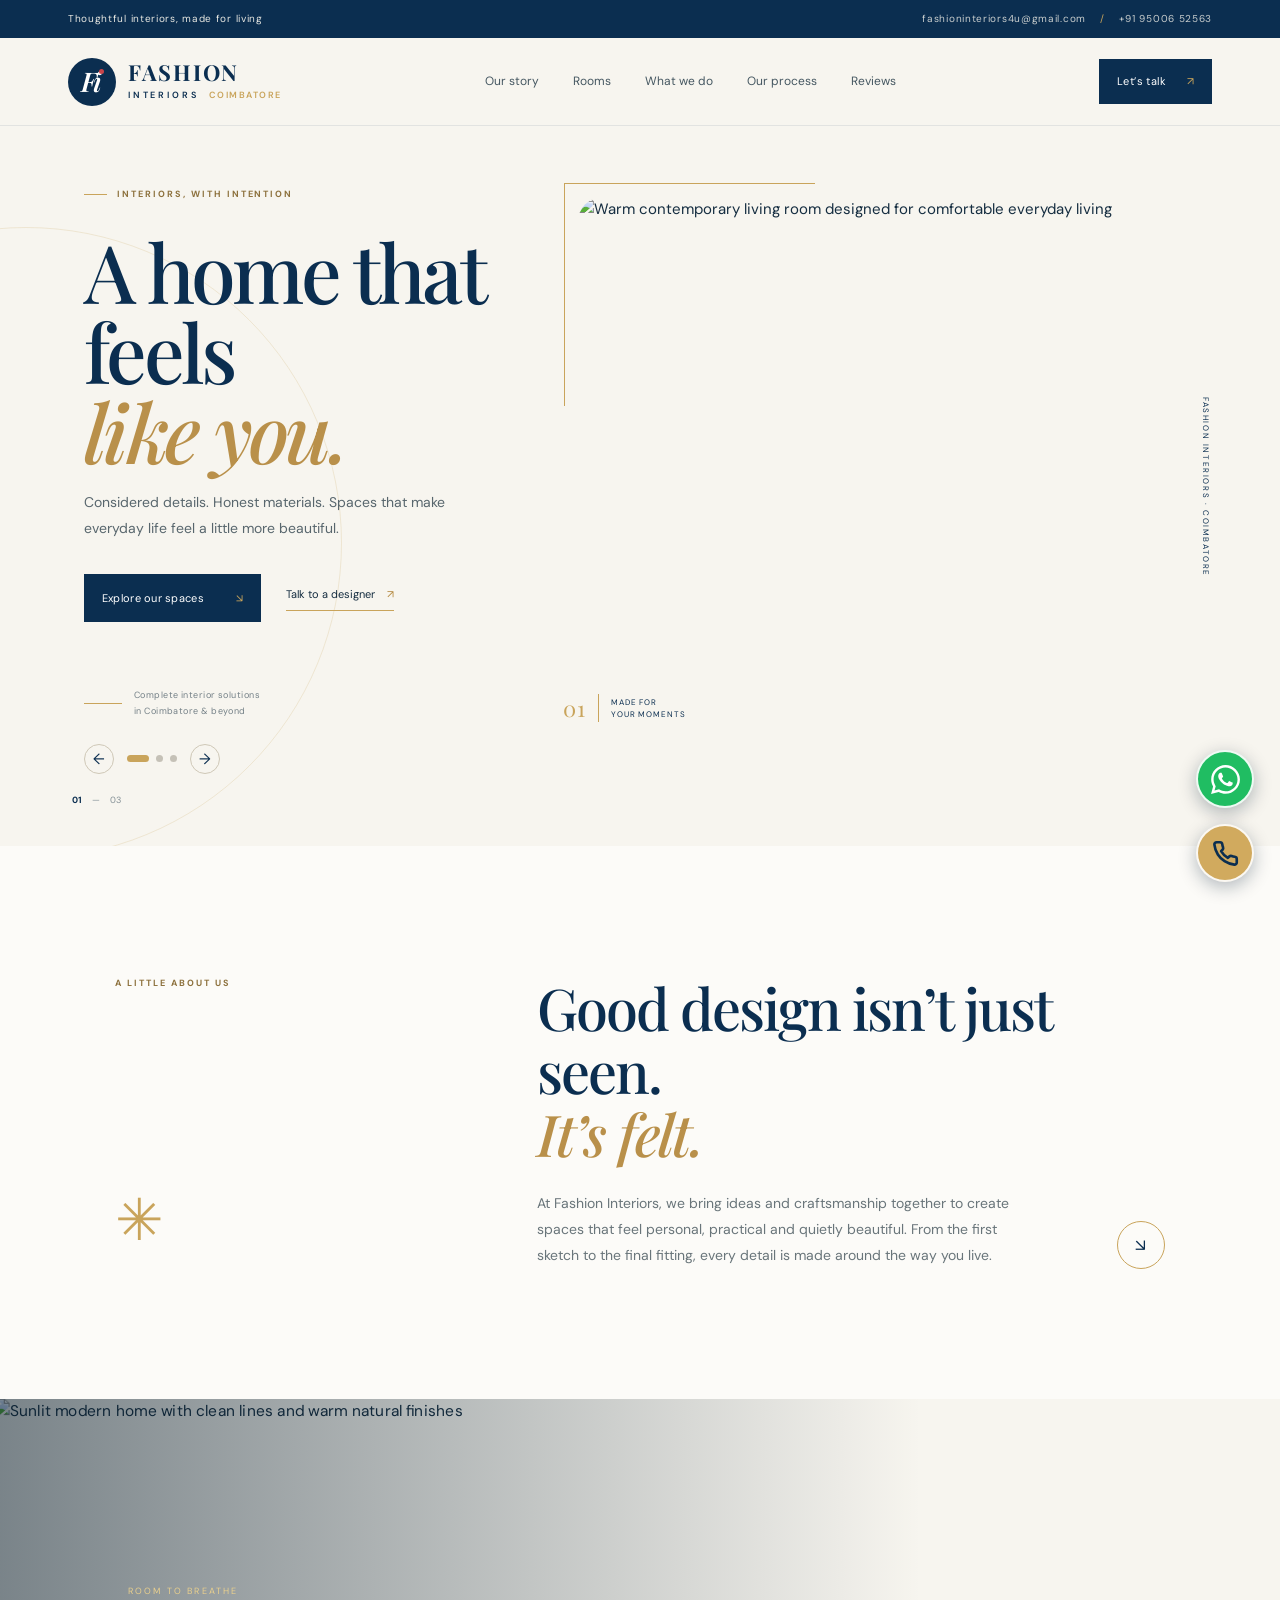
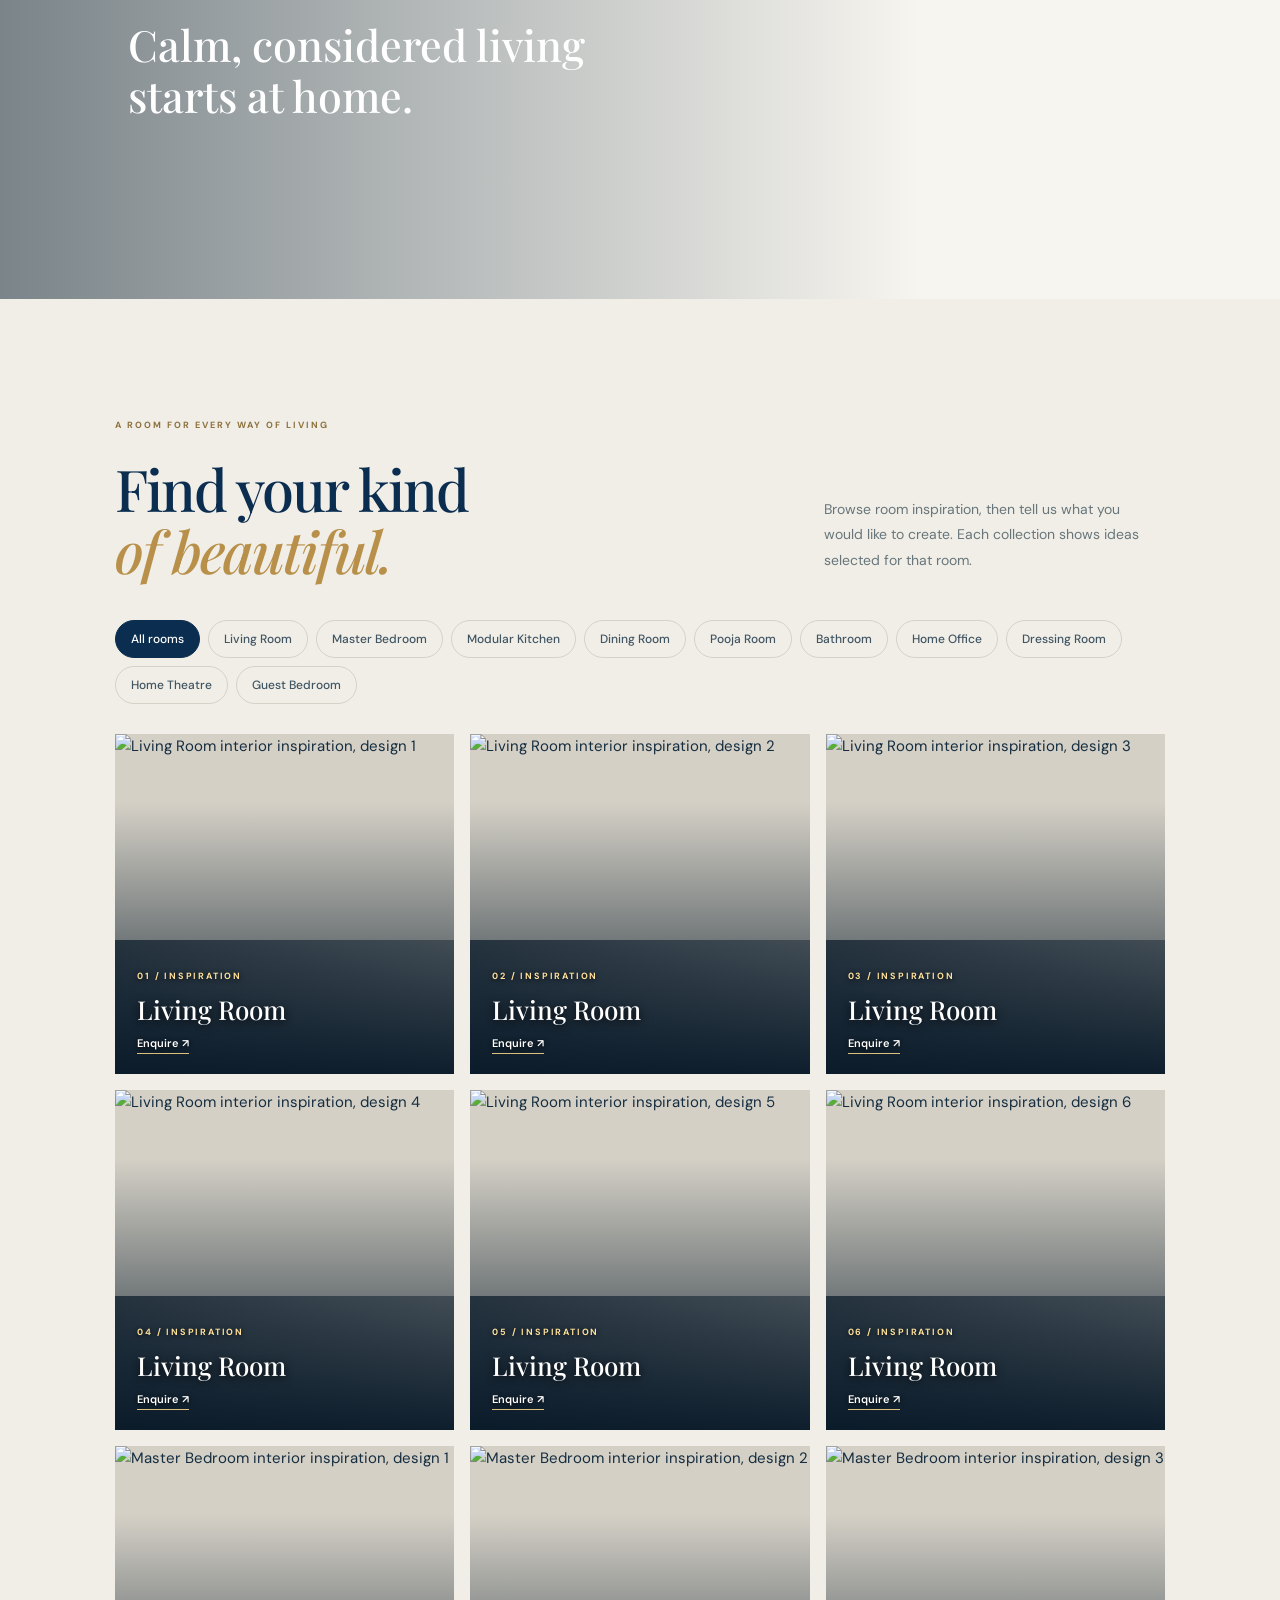
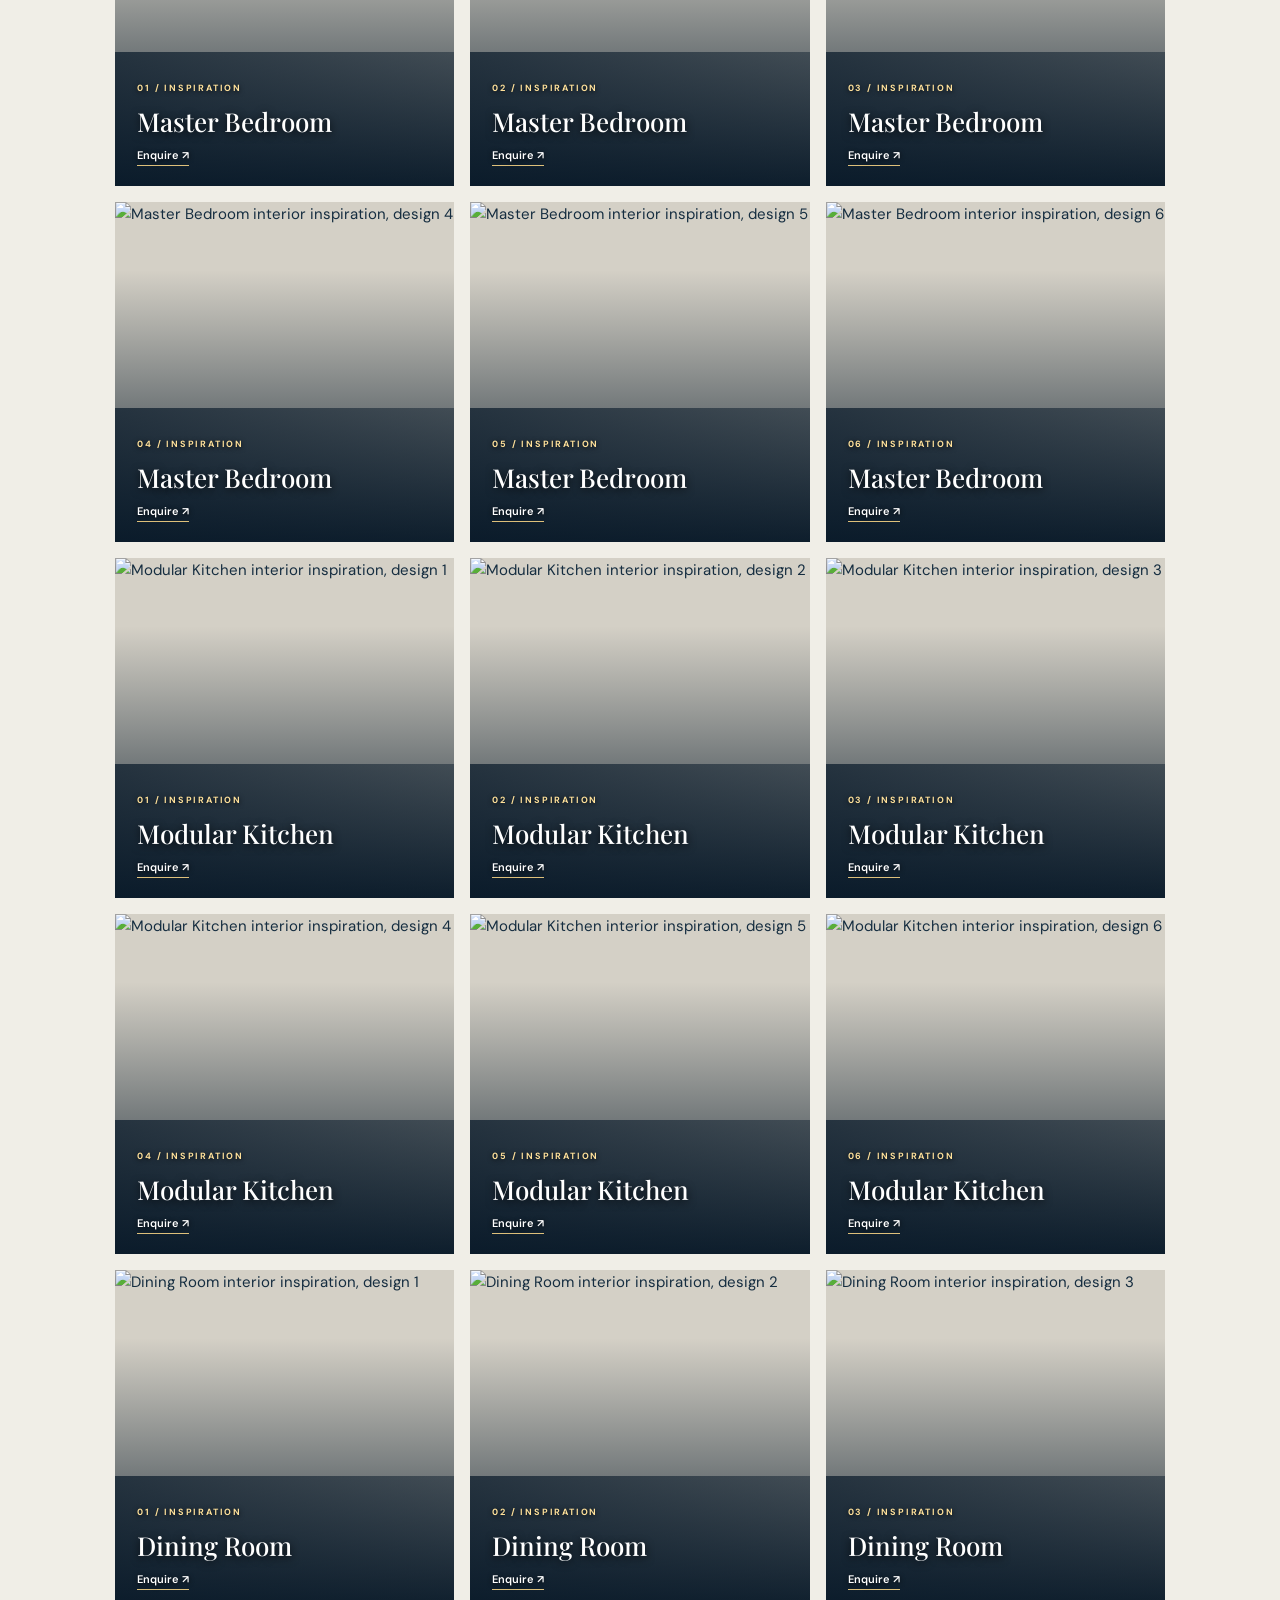
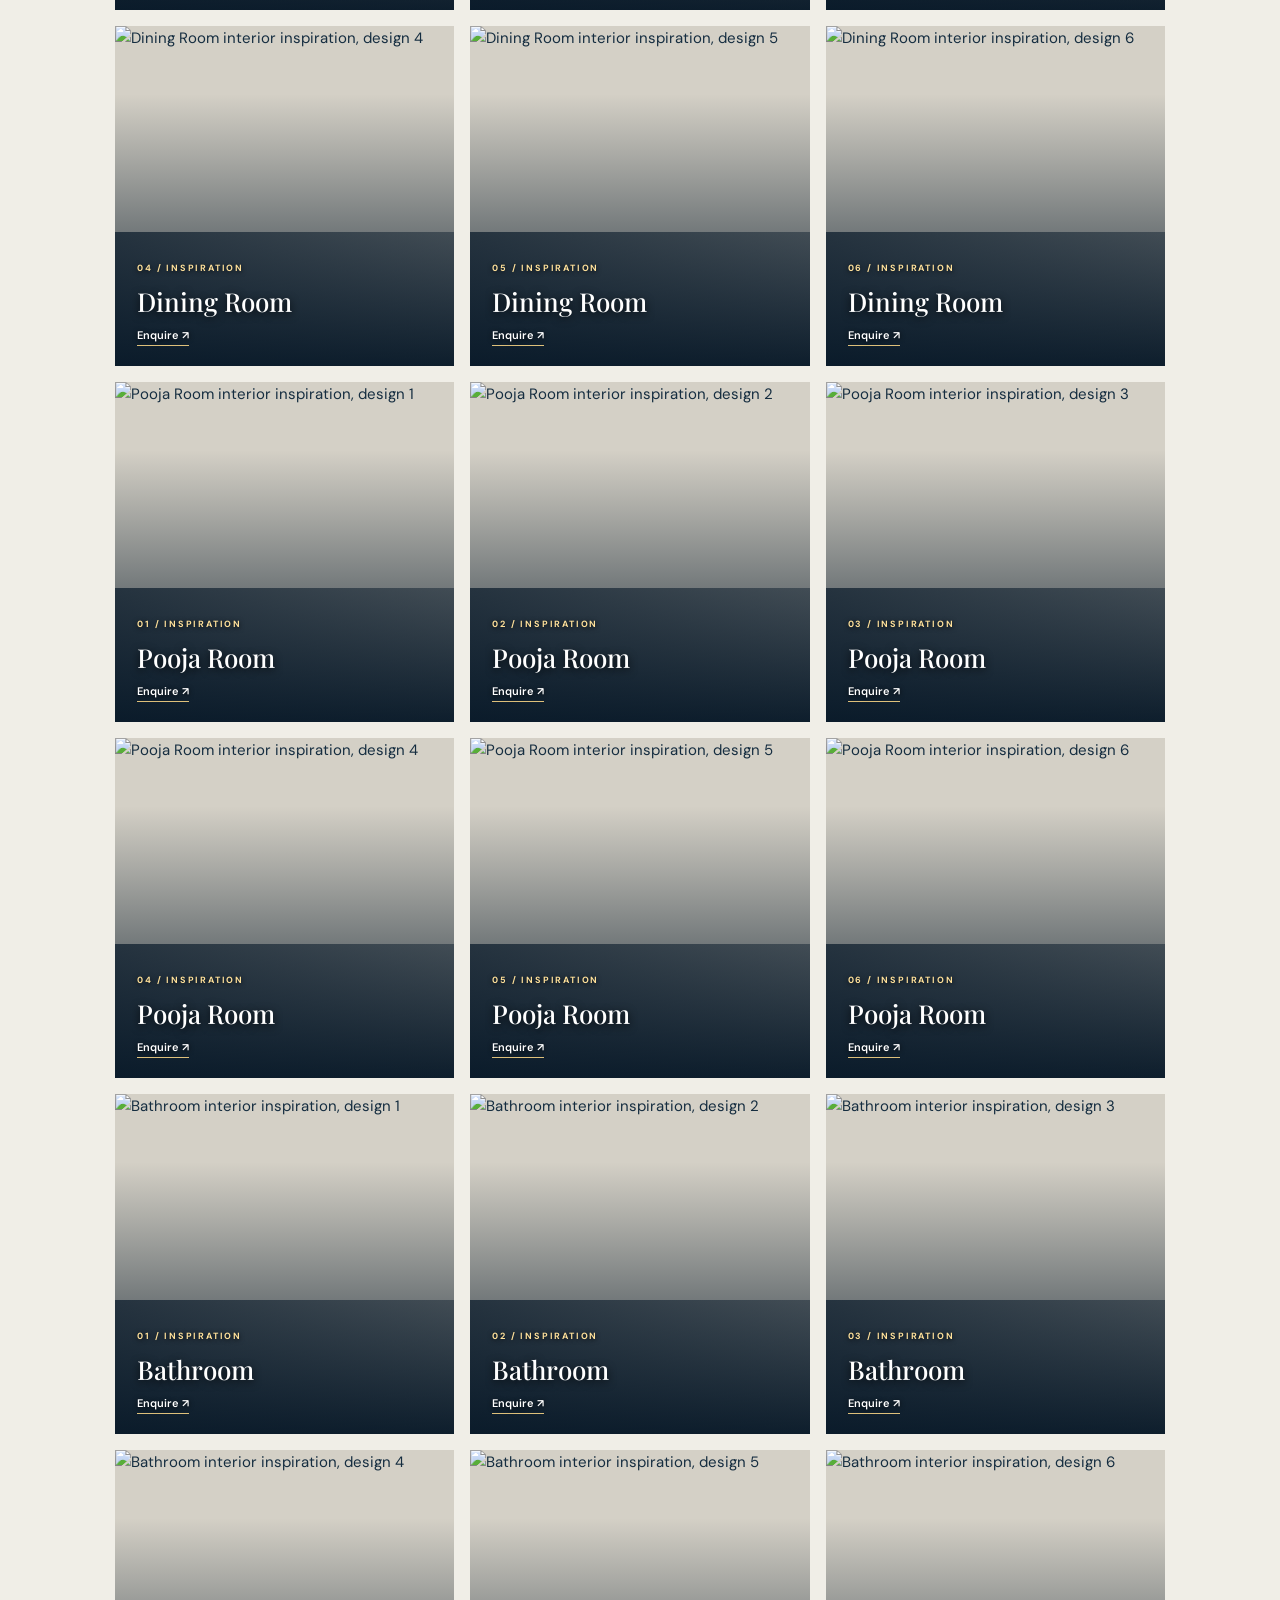
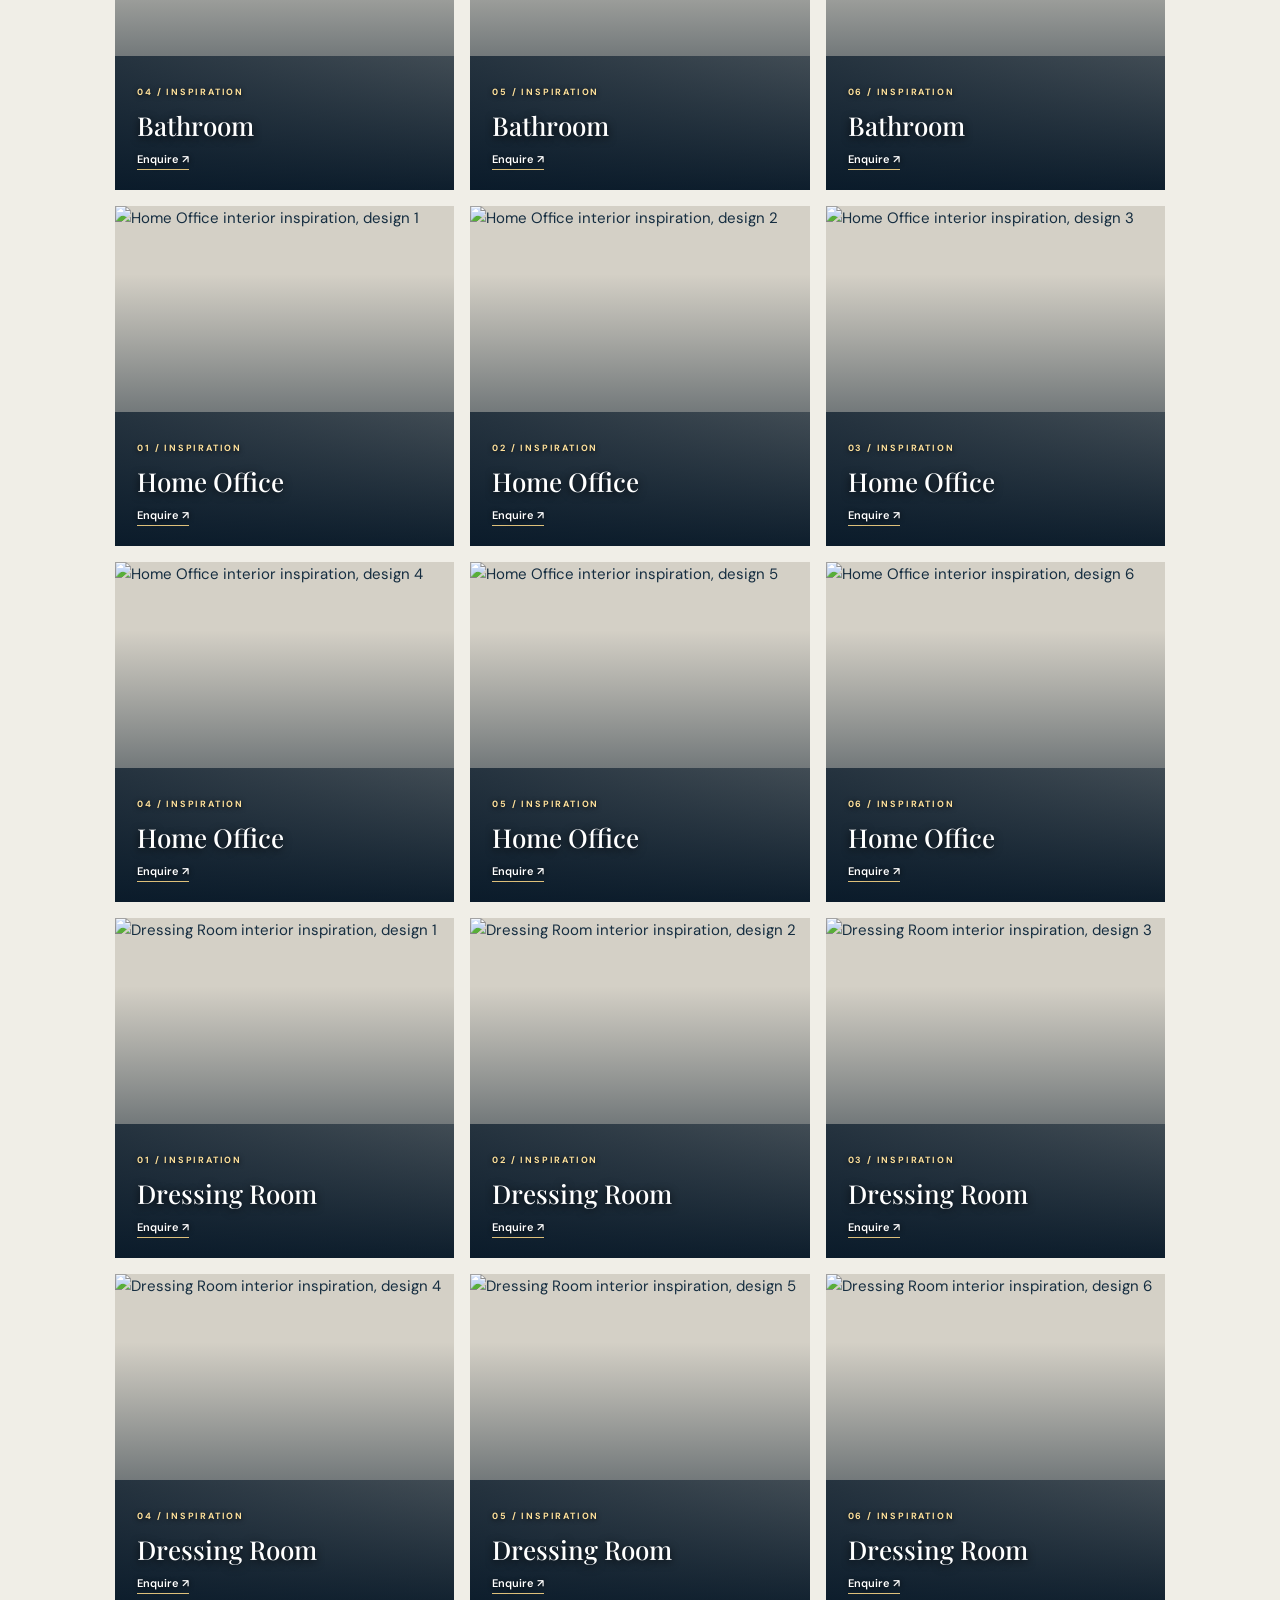
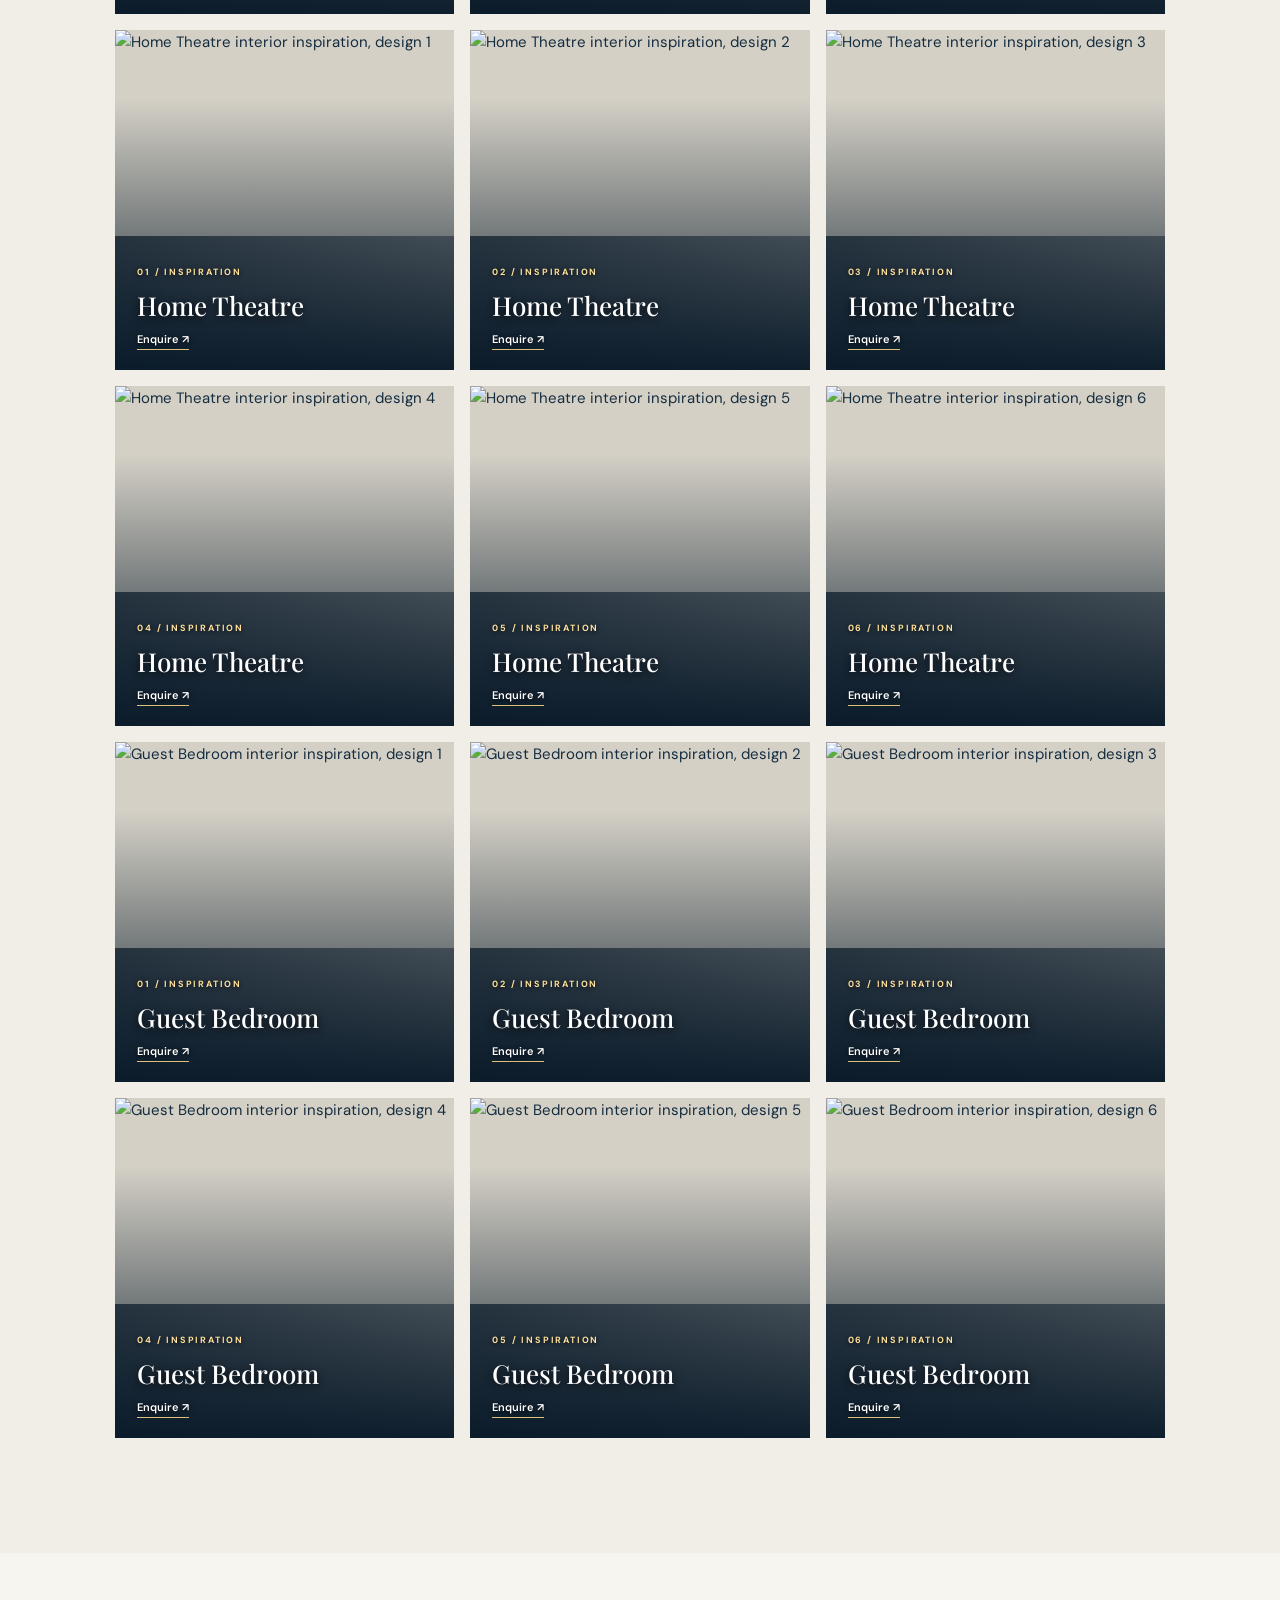
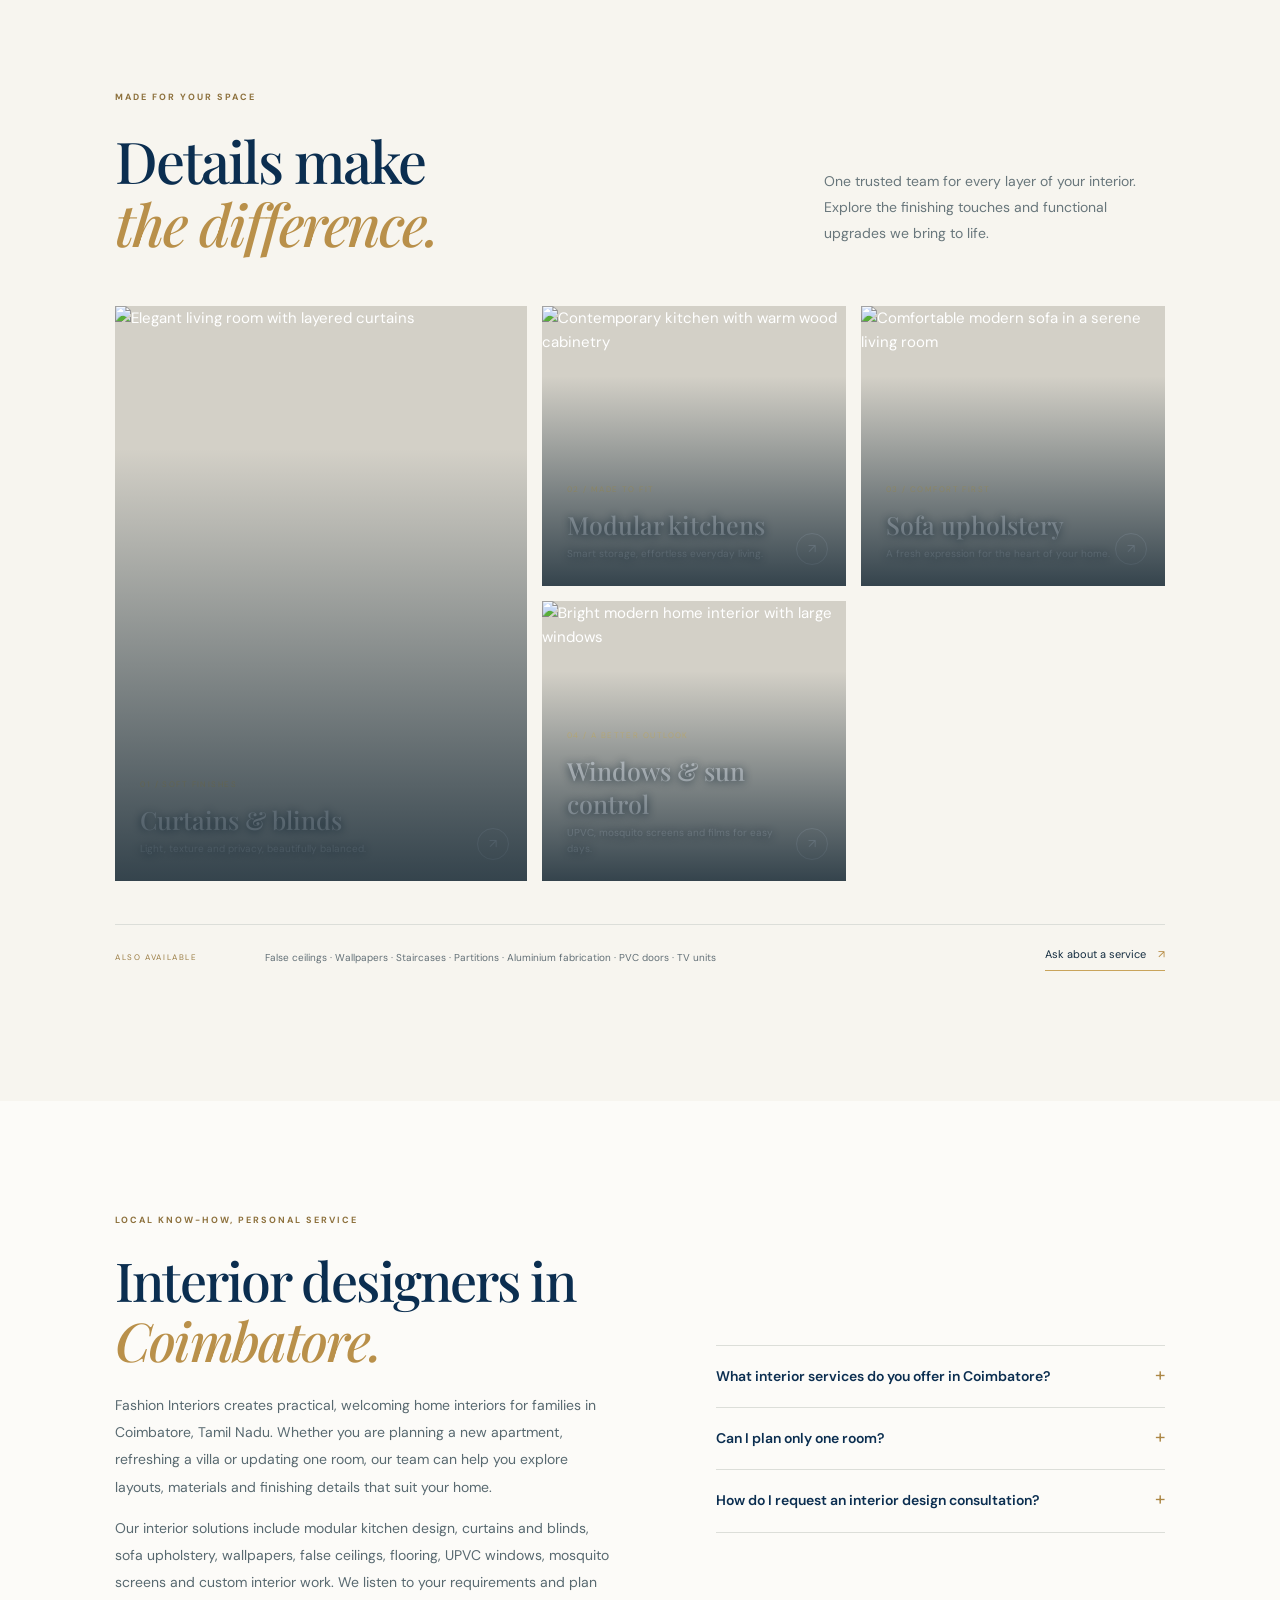
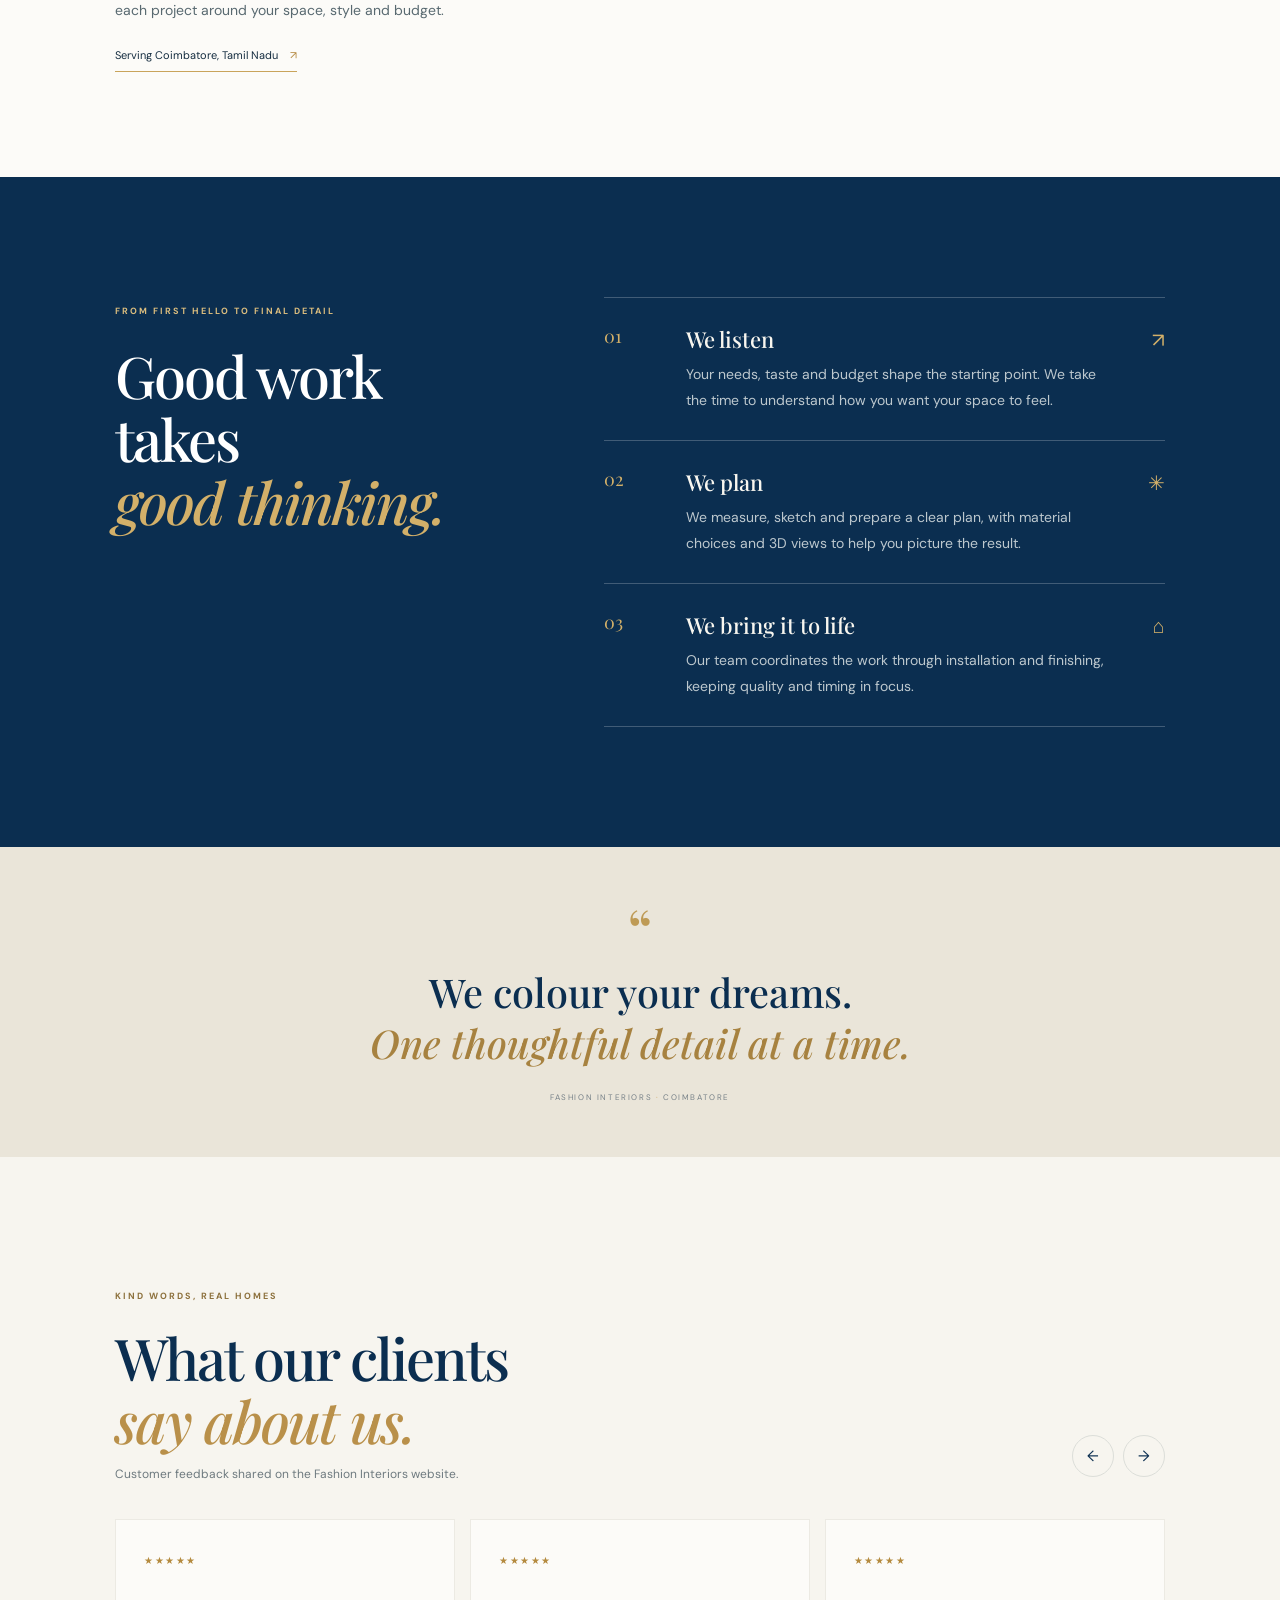
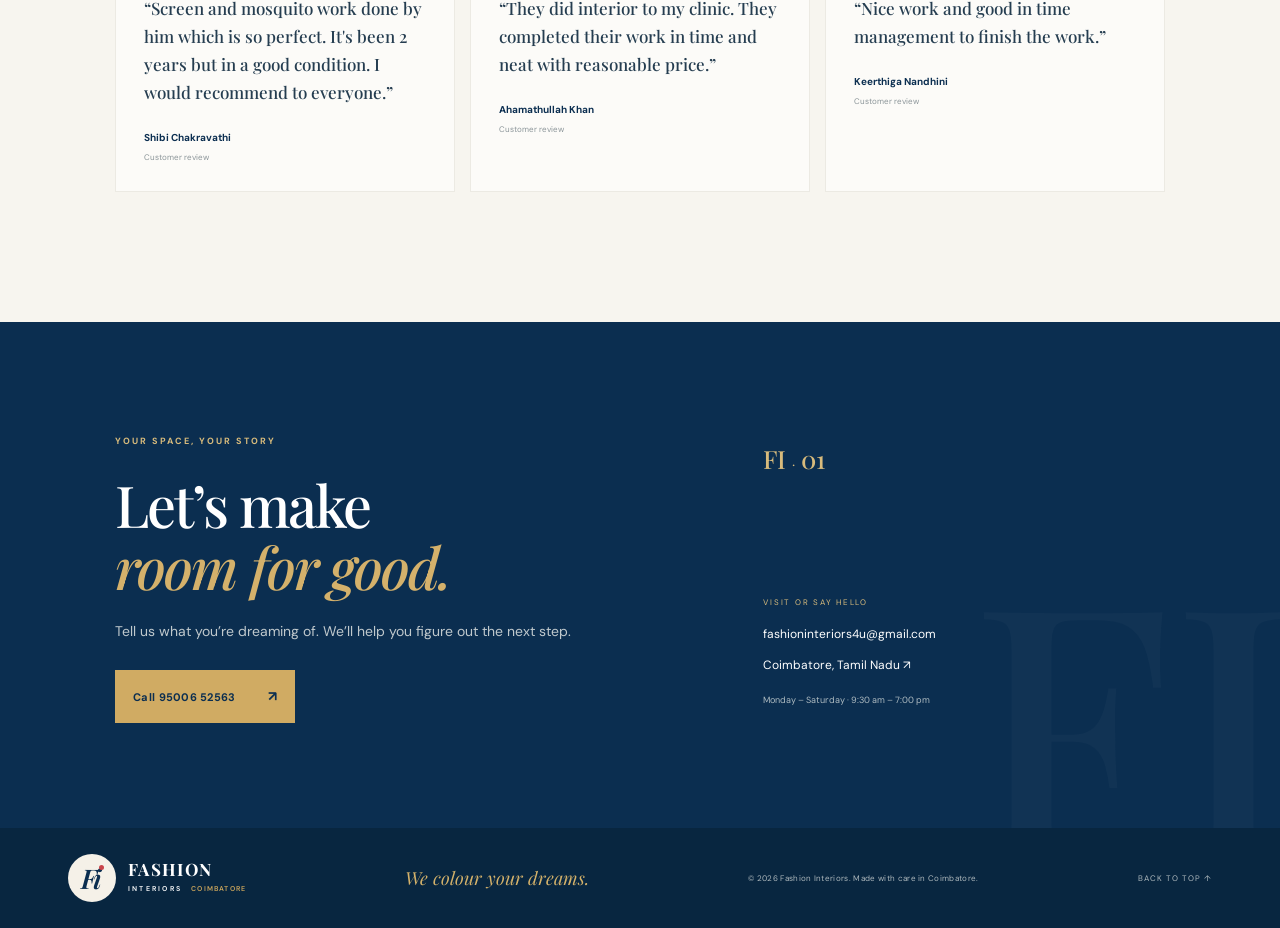
==== index.html @ 8c09e187 "Add files via upload" ====
<!doctype html>
<html lang="en">
<head>
  <meta charset="utf-8">
  <meta name="viewport" content="width=device-width, initial-scale=1">
  <meta name="theme-color" content="#f7f5ef">
  <meta name="description" content="Fashion Interiors is a Coimbatore interior design and home interior company offering modular kitchens, curtains, wardrobes, false ceilings, flooring, UPVC windows and complete home interiors.">
  <meta name="keywords" content="interior designers in Coimbatore, interior design Coimbatore, home interiors Coimbatore, modular kitchen Coimbatore, curtains Coimbatore, false ceiling Coimbatore, wallpaper Coimbatore, UPVC windows Coimbatore, sofa upholstery Coimbatore, Fashion Interiors">
  <meta name="geo.region" content="IN-TN"><meta name="geo.placename" content="Coimbatore, Tamil Nadu"><meta name="geo.position" content="11.0168;76.9558">
  <meta property="og:title" content="Fashion Interiors Coimbatore | Thoughtful Home Interiors">
  <meta property="og:description" content="Complete home interior solutions in Coimbatore, from modular kitchens and curtains to flooring and custom finishes.">
  <meta property="og:type" content="website">
  <title>Interior Designers in Coimbatore | Fashion Interiors</title>
  <link rel="preconnect" href="https://fonts.googleapis.com">
  <link rel="preconnect" href="https://fonts.gstatic.com" crossorigin>
  <link href="https://fonts.googleapis.com/css2?family=DM+Sans:wght@400;500;600;700&family=Playfair+Display:wght@500;600;700&display=swap" rel="stylesheet">
  <link rel="stylesheet" href="style.css">
  <script src="script.js" defer></script>
  <script type="application/ld+json">
  {"@context":"https://schema.org","@type":"HomeAndConstructionBusiness","name":"Fashion Interiors","url":"https://myfashioninteriors.com/","image":"https://images.unsplash.com/photo-1600210492486-724fe5c67fb0?auto=format&fit=crop&w=1200&q=85","telephone":"+91-95006-52563","email":"fashioninteriors4u@gmail.com","description":"Complete home interior solutions in Coimbatore, including modular kitchens, curtains, blinds, flooring, UPVC windows, wallpapers and false ceilings.","address":{"@type":"PostalAddress","addressLocality":"Coimbatore","addressRegion":"Tamil Nadu","addressCountry":"IN"},"areaServed":{"@type":"City","name":"Coimbatore"},"priceRange":"Contact for pricing","sameAs":["https://myfashioninteriors.com/"]}
  </script>
</head>
<body>
  <div class="topline"><span>Thoughtful interiors, made for living</span><div><a href="mailto:fashioninteriors4u@gmail.com">fashioninteriors4u@gmail.com</a><span class="top-sep">/</span><a href="tel:+919500652563">+91 95006 52563</a></div></div>
  <header class="site-header" id="top">
    <a class="brand" href="#top" aria-label="Fashion Interiors home"><span class="brand-mark"><i>Fi</i><b></b></span><span class="brand-copy"><strong>FASHION</strong><small>INTERIORS <em>COIMBATORE</em></small></span></a>
    <button class="menu-toggle" aria-label="Open menu" aria-expanded="false"><span></span><span></span></button>
    <nav class="nav-links"><a href="#about">Our story</a><a href="#rooms">Rooms</a><a href="#services">What we do</a><a href="#process">Our process</a><a href="#reviews">Reviews</a></nav>
    <a class="header-cta" href="tel:+919500652563">Let’s talk <span>↗</span></a>
  </header>
  <main>
    <section class="hero" aria-label="Fashion Interiors highlights">
      <div class="hero-copy reveal"><span class="eyebrow"><i></i> <span id="hero-kicker">INTERIORS, WITH INTENTION</span></span><h1 id="hero-title">A home that feels<br><em>like you.</em></h1><p id="hero-description">Considered details. Honest materials. Spaces that make everyday life feel a little more beautiful.</p><div class="hero-actions"><a class="button button-dark" href="#rooms">Explore our spaces <span>↘</span></a><a class="text-link" href="tel:+919500652563">Talk to a designer <span>↗</span></a></div><div class="hero-note"><span class="note-line"></span><span>Complete interior solutions<br>in Coimbatore & beyond</span></div><div class="hero-controls"><button class="hero-prev" aria-label="Previous slide">←</button><div class="hero-dots" aria-label="Choose a slide"><button class="active" aria-label="Show slide 1"></button><button aria-label="Show slide 2"></button><button aria-label="Show slide 3"></button></div><button class="hero-next" aria-label="Next slide">→</button></div></div>
      <div class="hero-visual reveal"><img id="hero-image" src="https://images.unsplash.com/photo-1600210492486-724fe5c67fb0?auto=format&fit=crop&w=1800&q=88" alt="Warm contemporary living room designed for comfortable everyday living"><div class="image-stamp"><span id="hero-number">01</span><i></i><span id="hero-stamp">MADE FOR<br>YOUR MOMENTS</span></div><div class="vertical-label">FASHION INTERIORS · COIMBATORE</div></div>
      <div class="hero-count"><strong id="hero-current">01</strong><span>—</span><span>03</span></div>
    </section>
    <section class="intro section-pad" id="about"><div class="intro-label reveal"><span class="eyebrow">A LITTLE ABOUT US</span><span class="ornament">✳</span></div><div class="intro-content reveal"><h2>Good design isn’t just seen.<br><em>It’s felt.</em></h2><div class="intro-bottom"><p>At Fashion Interiors, we bring ideas and craftsmanship together to create spaces that feel personal, practical and quietly beautiful. From the first sketch to the final fitting, every detail is made around the way you live.</p><a class="circle-link" href="#process" aria-label="Read about our process">↘</a></div></div></section>
    <section class="photo-break"><img src="https://images.unsplash.com/photo-1600607687939-ce8a6c25118c?auto=format&fit=crop&w=2000&q=85" alt="Sunlit modern home with clean lines and warm natural finishes"><div class="photo-caption"><span>ROOM TO BREATHE</span><p>Calm, considered living<br>starts at home.</p></div></section>
    <section class="rooms section-pad" id="rooms"><div class="section-heading reveal"><div><span class="eyebrow">A ROOM FOR EVERY WAY OF LIVING</span><h2>Find your kind<br><em>of beautiful.</em></h2></div><p>Browse room inspiration, then tell us what you would like to create. Each collection shows ideas selected for that room.</p></div><div class="room-filters" role="group" aria-label="Filter room inspiration"><button class="room-filter active" data-filter="all" aria-pressed="true">All rooms</button><button class="room-filter" data-filter="living" aria-pressed="false">Living Room</button><button class="room-filter" data-filter="master" aria-pressed="false">Master Bedroom</button><button class="room-filter" data-filter="kitchen" aria-pressed="false">Modular Kitchen</button><button class="room-filter" data-filter="dining" aria-pressed="false">Dining Room</button><button class="room-filter" data-filter="pooja" aria-pressed="false">Pooja Room</button><button class="room-filter" data-filter="bathroom" aria-pressed="false">Bathroom</button><button class="room-filter" data-filter="office" aria-pressed="false">Home Office</button><button class="room-filter" data-filter="dressing" aria-pressed="false">Dressing Room</button><button class="room-filter" data-filter="theatre" aria-pressed="false">Home Theatre</button><button class="room-filter" data-filter="guest" aria-pressed="false">Guest Bedroom</button></div><div class="room-grid" aria-live="polite"></div></section>
    <section class="services section-pad" id="services"><div class="section-heading reveal"><div><span class="eyebrow">MADE FOR YOUR SPACE</span><h2>Details make<br><em>the difference.</em></h2></div><p>One trusted team for every layer of your interior. Explore the finishing touches and functional upgrades we bring to life.</p></div><div class="service-grid">
      <article class="service-card service-large reveal"><img src="https://images.unsplash.com/photo-1600607687920-4e2a09cf159d?auto=format&fit=crop&w=1100&q=85" alt="Elegant living room with layered curtains"><div class="service-overlay"><span>01 / SOFT FINISHES</span><h3>Curtains & blinds</h3><p>Light, texture and privacy, beautifully balanced.</p></div><a href="tel:+919500652563" class="service-arrow" aria-label="Enquire about curtains and blinds">↗</a></article>
      <article class="service-card reveal"><img src="https://images.unsplash.com/photo-1600607687644-c7171b42498f?auto=format&fit=crop&w=950&q=85" alt="Contemporary kitchen with warm wood cabinetry"><div class="service-overlay"><span>02 / MADE TO FIT</span><h3>Modular kitchens</h3><p>Smart storage, effortless everyday living.</p></div><a href="tel:+919500652563" class="service-arrow" aria-label="Enquire about modular kitchens">↗</a></article>
      <article class="service-card reveal"><img src="https://images.unsplash.com/photo-1616486338812-3dadae4b4ace?auto=format&fit=crop&w=950&q=85" alt="Comfortable modern sofa in a serene living room"><div class="service-overlay"><span>03 / COMFORT FIRST</span><h3>Sofa upholstery</h3><p>A fresh expression for the heart of your home.</p></div><a href="tel:+919500652563" class="service-arrow" aria-label="Enquire about sofa upholstery">↗</a></article>
      <article class="service-card reveal"><img src="https://images.unsplash.com/photo-1600566753086-00f18fb6b3ea?auto=format&fit=crop&w=950&q=85" alt="Bright modern home interior with large windows"><div class="service-overlay"><span>04 / A BETTER OUTLOOK</span><h3>Windows & sun control</h3><p>UPVC, mosquito screens and films for easy days.</p></div><a href="tel:+919500652563" class="service-arrow" aria-label="Enquire about windows and sun control">↗</a></article>
      <article class="service-card service-wide reveal"><img src="https://images.unsplash.com/photo-1600607687939-ce8a6c25118c?auto=format&fit=crop&w=1200&q=85" alt="Refined wood flooring in a warm modern interior"><div class="service-overlay"><span>05 / FROM THE GROUND UP</span><h3>Flooring & finishes</h3><p>Wood, vinyl, carpets and walls that bring a room together.</p></div><a href="tel:+919500652563" class="service-arrow" aria-label="Enquire about flooring and finishes">↗</a></article>
    </div><div class="service-foot"><span>ALSO AVAILABLE</span><p>False ceilings · Wallpapers · Staircases · Partitions · Aluminium fabrication · PVC doors · TV units</p><a class="text-link" href="tel:+919500652563">Ask about a service <span>↗</span></a></div></section>
    <section class="local-seo section-pad" aria-labelledby="local-heading"><div class="local-copy reveal"><span class="eyebrow">LOCAL KNOW-HOW, PERSONAL SERVICE</span><h2 id="local-heading">Interior designers in <em>Coimbatore.</em></h2><p>Fashion Interiors creates practical, welcoming home interiors for families in Coimbatore, Tamil Nadu. Whether you are planning a new apartment, refreshing a villa or updating one room, our team can help you explore layouts, materials and finishing details that suit your home.</p><p>Our interior solutions include modular kitchen design, curtains and blinds, sofa upholstery, wallpapers, false ceilings, flooring, UPVC windows, mosquito screens and custom interior work. We listen to your requirements and plan each project around your space, style and budget.</p><a class="text-link" href="https://maps.google.com/?q=Coimbatore" target="_blank" rel="noreferrer">Serving Coimbatore, Tamil Nadu <span>↗</span></a></div><div class="local-faq reveal"><details><summary>What interior services do you offer in Coimbatore?</summary><p>We help with modular kitchens, curtains, blinds, sofa upholstery, wallpapers, false ceilings, flooring, UPVC windows, mosquito screens and other interior finishing work.</p></details><details><summary>Can I plan only one room?</summary><p>Yes. You can discuss a single-room update or a complete home interior project with our team.</p></details><details><summary>How do I request an interior design consultation?</summary><p>Call us at +91 95006 52563 or send a WhatsApp message. Share your room type, location and what you would like to change so we can get started.</p></details></div></section>
    <section class="process section-pad" id="process"><div class="process-top reveal"><span class="eyebrow">FROM FIRST HELLO TO FINAL DETAIL</span><h2>Good work takes<br><em>good thinking.</em></h2></div><div class="steps"><article class="step reveal"><span class="step-no">01</span><div><h3>We listen</h3><p>Your needs, taste and budget shape the starting point. We take the time to understand how you want your space to feel.</p></div><span class="step-symbol">↗</span></article><article class="step reveal"><span class="step-no">02</span><div><h3>We plan</h3><p>We measure, sketch and prepare a clear plan, with material choices and 3D views to help you picture the result.</p></div><span class="step-symbol">✳</span></article><article class="step reveal"><span class="step-no">03</span><div><h3>We bring it to life</h3><p>Our team coordinates the work through installation and finishing, keeping quality and timing in focus.</p></div><span class="step-symbol">⌂</span></article></div></section>
    <section class="quote-band"><span class="quote-mark">“</span><blockquote>We colour your dreams.<br><em>One thoughtful detail at a time.</em></blockquote><span class="quote-sign">FASHION INTERIORS <i>·</i> COIMBATORE</span></section>
    <section class="reviews section-pad" id="reviews"><div class="reviews-head reveal"><div><span class="eyebrow">KIND WORDS, REAL HOMES</span><h2>What our clients<br><em>say about us.</em></h2><p class="reviews-intro">Customer feedback shared on the Fashion Interiors website.</p></div><div class="review-controls"><button class="review-prev" aria-label="Previous review">←</button><button class="review-next" aria-label="Next review">→</button></div></div><div class="review-window"><div class="review-track">
      <article class="review-card"><span class="stars">★★★★★</span><p>“Screen and mosquito work done by him which is so perfect. It's been 2 years but in a good condition. I would recommend to everyone.”</p><strong>Shibi Chakravathi</strong><small>Customer review</small></article>
      <article class="review-card"><span class="stars">★★★★★</span><p>“They did interior to my clinic. They completed their work in time and neat with reasonable price.”</p><strong>Ahamathullah Khan</strong><small>Customer review</small></article>
      <article class="review-card"><span class="stars">★★★★★</span><p>“Nice work and good in time management to finish the work.”</p><strong>Keerthiga Nandhini</strong><small>Customer review</small></article>
      <article class="review-card"><span class="stars">★★★★★</span><p>“Professional interior designers, best price and good quality. Mostly completion of work on time.”</p><strong>Asan Javed</strong><small>Customer review</small></article>
      <article class="review-card"><span class="stars">★★★★★</span><p>“I absolutely loved the work and they are very professional. I would definitely recommend to anyone.”</p><strong>Dina Karan</strong><small>Customer review</small></article>
      <article class="review-card"><span class="stars">★★★★★</span><p>“Personally I like their work. I would recommend to all. The door designs are all good.”</p><strong>Billa Hangover</strong><small>Customer review</small></article>
      <article class="review-card"><span class="stars">★★★★★</span><p>“Timely work, not keeping wait. Genuine rate in market. Highly suggested for interior works.”</p><strong>My World</strong><small>Customer review</small></article>
      <article class="review-card"><span class="stars">★★★★★</span><p>“Good servicing and professional work. Unique design with better price makes everyone satisfied.”</p><strong>Arvind S.</strong><small>Customer review</small></article>
      <article class="review-card"><span class="stars">★★★★★</span><p>“Four years ago we installed a modular kitchen in my home. Still there is no issue and their service is also very good.”</p><strong>Surya Prakash P.</strong><small>Customer review</small></article>
      <article class="review-card"><span class="stars">★★★★★</span><p>“So nice quality finishing with reasonable price. Keep it up.”</p><strong>Devaraj V.</strong><small>Customer review</small></article>
    </div></div></section>
    <section class="contact section-pad"><div class="contact-left reveal"><span class="eyebrow">YOUR SPACE, YOUR STORY</span><h2>Let’s make<br><em>room for good.</em></h2><p>Tell us what you’re dreaming of. We’ll help you figure out the next step.</p><a class="button button-gold" href="tel:+919500652563">Call 95006 52563 <span>↗</span></a></div><div class="contact-right reveal"><span class="contact-number">FI<span>·</span>01</span><div class="contact-detail"><span>VISIT OR SAY HELLO</span><a href="mailto:fashioninteriors4u@gmail.com">fashioninteriors4u@gmail.com</a><a href="https://maps.google.com/?q=Coimbatore" target="_blank" rel="noreferrer">Coimbatore, Tamil Nadu ↗</a><small>Monday – Saturday · 9:30 am – 7:00 pm</small></div></div></section>
  </main>
  <footer class="footer"><a class="brand brand-footer" href="#top"><span class="brand-mark"><i>Fi</i><b></b></span><span class="brand-copy"><strong>FASHION</strong><small>INTERIORS <em>COIMBATORE</em></small></span></a><span class="footer-tagline">We colour your dreams.</span><span class="footer-copy">© <span id="year"></span> Fashion Interiors. Made with care in Coimbatore.</span><a class="back-top" href="#top">BACK TO TOP ↑</a></footer>
  <div class="floating-actions" aria-label="Contact Fashion Interiors"><a class="floating-whatsapp" href="https://wa.me/919500652563?text=Hi%20Fashion%20Interiors%2C%20I%27d%20like%20to%20discuss%20an%20interior%20project%20in%20Coimbatore." target="_blank" rel="noopener noreferrer" aria-label="Chat with Fashion Interiors on WhatsApp"><svg viewBox="0 0 448 512" aria-hidden="true"><path d="M380.9 97.1C339 55.1 283.2 32 223.9 32c-122.4 0-222 99.6-222 222 0 39.1 10.2 77.3 29.6 111L0 480l117.7-30.9c32.4 17.7 68.9 27 106.1 27h.1c122.3 0 224.1-99.6 224.1-222 0-59.3-25.2-115-67.1-157zm-157 341.6c-33.2 0-65.7-8.9-94-25.7l-6.7-4-69.8 18.3L72 359.2l-4.4-7c-18.5-29.4-28.2-63.3-28.2-98.2 0-101.7 82.8-184.5 184.6-184.5 49.3 0 95.6 19.2 130.4 54.1 34.8 34.9 56.2 81.2 56.1 130.5 0 101.8-84.9 184.6-186.6 184.6zm101.2-138.2c-5.5-2.8-32.8-16.2-37.9-18-5.1-1.9-8.8-2.8-12.5 2.8-3.7 5.6-14.3 18-17.6 21.8-3.2 3.7-6.5 4.2-12 1.4-32.6-16.3-54-29.1-75.5-66-5.7-9.8 5.7-9.1 16.3-30.3 1.8-3.7.9-6.9-.5-9.7-1.4-2.8-12.5-30.1-17.1-41.2-4.5-10.8-9.1-9.3-12.5-9.5-3.2-.2-6.9-.2-10.6-.2-3.7 0-9.7 1.4-14.8 6.9-5.1 5.6-19.4 19-19.4 46.3 0 27.3 19.9 53.7 22.6 57.4 2.8 3.7 39.1 59.7 94.8 83.8 35.2 15.2 49 16.5 66.6 13.9 10.7-1.6 32.8-13.4 37.4-26.4 4.6-13 4.6-24.1 3.2-26.4-1.3-2.5-5-3.9-10.5-6.6z"/></svg></a><a class="floating-call" href="tel:+919500652563" aria-label="Call Fashion Interiors"><svg viewBox="0 0 24 24" aria-hidden="true"><path d="M22 16.92v3a2 2 0 0 1-2.18 2 19.79 19.79 0 0 1-8.63-3.07 19.5 19.5 0 0 1-6-6A19.79 19.79 0 0 1 2.12 4.2 2 2 0 0 1 4.11 2h3a2 2 0 0 1 2 1.72c.12.96.35 1.9.7 2.8a2 2 0 0 1-.45 2.11L8.09 9.91a16 16 0 0 0 6 6l1.27-1.27a2 2 0 0 1 2.11-.45c.9.35 1.84.58 2.8.7A2 2 0 0 1 22 16.92Z"/></svg></a></div>
</body>
</html>
---- style.css ----
:root{--navy:#0b2e50;--blue:#17466c;--gold:#c9a45b;--cream:#f7f5ef;--paper:#fcfbf8;--ink:#152d40;--muted:#67747d;--line:#dcded9;--serif:'Playfair Display',Georgia,serif;--sans:'DM Sans',Arial,sans-serif}*{box-sizing:border-box}html{scroll-behavior:smooth}body{margin:0;background:var(--cream);color:var(--ink);font-family:var(--sans);-webkit-font-smoothing:antialiased}a{color:inherit;text-decoration:none}button{font:inherit}.topline{height:38px;background:var(--navy);color:#e9e9e3;padding:0 5.3%;display:flex;align-items:center;justify-content:space-between;font-size:10px;letter-spacing:.07em}.topline>div{display:flex;gap:14px}.topline a{opacity:.86}.top-sep{color:var(--gold)}.site-header{height:88px;padding:0 5.3%;display:flex;align-items:center;justify-content:space-between;background:var(--cream);position:relative;z-index:10;border-bottom:1px solid rgba(11,46,80,.09)}.brand{display:flex;align-items:center;gap:12px;color:var(--navy)}.brand-mark{width:48px;height:48px;background:var(--navy);border-radius:50%;display:grid;place-items:center;position:relative;color:white}.brand-mark i{font-family:var(--serif);font-weight:600;font-size:27px;letter-spacing:-4px;margin-right:4px}.brand-mark b{width:5px;height:5px;border-radius:50%;background:#c9454b;position:absolute;top:11px;right:12px}.brand-copy{display:flex;flex-direction:column}.brand-copy strong{font-family:var(--serif);font-size:22px;line-height:1;letter-spacing:.08em}.brand-copy small{font-size:9px;letter-spacing:.32em;margin-top:5px;font-weight:600}.brand-copy em{font-style:normal;color:var(--gold);letter-spacing:.17em;margin-left:5px}.nav-links{display:flex;gap:34px;font-size:12px;color:#455761}.nav-links a,.text-link{transition:color .2s}.nav-links a:hover,.text-link:hover{color:#b58938}.header-cta{background:var(--navy);color:white;padding:13px 18px;font-size:11px;letter-spacing:.04em}.header-cta span{color:var(--gold);margin-left:17px}.menu-toggle{display:none}.hero{min-height:min(720px,calc(100svh - 126px));display:grid;grid-template-columns:.84fr 1.16fr;padding:42px 5.3% 50px;position:relative;gap:4.5%;align-items:center;overflow:hidden}.hero:before{content:'';position:absolute;left:-290px;top:14%;width:630px;height:630px;border:1px solid rgba(201,164,91,.2);border-radius:50%;pointer-events:none}.hero-copy{padding:0 0 12px 3.5%;z-index:1}.eyebrow{font-size:9px;letter-spacing:.22em;font-weight:700;color:#8d713d;display:inline-flex;align-items:center;gap:10px}.eyebrow i{width:23px;height:1px;background:var(--gold)}h1,h2,h3,p{margin-top:0}.hero h1{font:500 clamp(52px,6.3vw,94px)/.99 var(--serif);letter-spacing:-.045em;margin:28px 0 20px;color:var(--navy)}h1 em,h2 em{font-weight:500;color:#b9904a}.hero-copy>p{font-size:14px;line-height:1.9;max-width:390px;color:#58666d}.hero-actions{display:flex;align-items:center;gap:25px;margin-top:32px}.button{display:inline-flex;align-items:center;justify-content:space-between;gap:32px;padding:15px 18px;font-size:11px;letter-spacing:.025em;transition:transform .25s,background .25s}.button:hover{transform:translateY(-3px)}.button-dark{background:var(--navy);color:white}.button-dark span{color:var(--gold)}.text-link{font-size:11px;border-bottom:1px solid var(--gold);padding-bottom:7px}.text-link span{color:#b58a41;margin-left:9px}.hero-note{display:flex;align-items:center;gap:12px;margin-top:66px;font-size:9px;line-height:1.7;letter-spacing:.05em;color:#748087}.note-line{width:38px;height:1px;background:var(--gold)}.hero-visual{height:min(570px,70vh);position:relative;margin-right:4%;}.hero-visual:before{position:absolute;content:'';left:-14px;top:-14px;width:41%;height:39%;border-left:1px solid var(--gold);border-top:1px solid var(--gold);z-index:1}.hero-visual>img{width:100%;height:100%;object-fit:cover;object-position:center;border-radius:170px 2px 2px 2px}.image-stamp{position:absolute;bottom:27px;left:-35px;background:var(--cream);padding:17px 20px;display:flex;align-items:center;gap:12px;color:var(--navy);font-size:8px;line-height:1.5;letter-spacing:.11em}.image-stamp span:first-child{font:22px var(--serif);color:var(--gold)}.image-stamp i{height:28px;width:1px;background:var(--gold)}.vertical-label{position:absolute;right:-25px;top:35%;writing-mode:vertical-rl;font-size:8px;letter-spacing:.2em;color:var(--navy)}.hero-count{position:absolute;bottom:38px;left:5.6%;display:flex;gap:10px;align-items:center;font-size:9px;color:#849096}.hero-count strong{color:var(--navy)}.section-pad{padding:118px 9%}.intro{display:grid;grid-template-columns:.7fr 1.3fr;background:var(--paper);gap:8%;padding-top:130px;padding-bottom:130px}.intro-label{display:flex;flex-direction:column;justify-content:space-between;align-items:flex-start}.ornament{font-size:58px;color:var(--gold);font-weight:300}.intro h2,.section-heading h2,.process h2,.reviews h2,.contact h2{font:500 clamp(39px,4.5vw,65px)/1.09 var(--serif);letter-spacing:-.035em;color:var(--navy);margin-bottom:27px}.intro-bottom{display:flex;align-items:flex-end;justify-content:space-between;gap:60px}.intro-bottom p{font-size:13px;line-height:1.95;max-width:480px;margin:0;color:#69757a}.circle-link{flex:0 0 48px;height:48px;border:1px solid var(--gold);border-radius:50%;display:grid;place-items:center;font-size:17px;color:var(--navy);transition:.25s}.circle-link:hover{background:var(--navy);color:white;transform:rotate(-45deg)}.photo-break{height:500px;position:relative;overflow:hidden}.photo-break:after{content:'';position:absolute;inset:0;background:linear-gradient(90deg,rgba(7,28,44,.52),transparent 72%)}.photo-break>img{width:100%;height:100%;object-fit:cover;object-position:center 54%;transform:scale(1.03)}.photo-caption{position:absolute;z-index:1;top:50%;left:10%;transform:translateY(-50%);color:white}.photo-caption span{font-size:9px;letter-spacing:.24em;color:#ead08d}.photo-caption p{font:500 43px/1.2 var(--serif);margin:17px 0 0}.services{padding-top:130px;padding-bottom:130px}.section-heading{display:flex;align-items:flex-end;justify-content:space-between;margin-bottom:51px}.section-heading h2{margin:21px 0 0}.section-heading>p{max-width:320px;color:#68767b;font-size:12px;line-height:1.9;margin:0 2% 8px 35px}.service-grid{display:grid;grid-template-columns:1.15fr .85fr .85fr;grid-template-rows:280px 280px;gap:15px}.service-card{position:relative;overflow:hidden;background:#d3d0c7;color:white;isolation:isolate}.service-card:after{content:'';position:absolute;inset:25% 0 0;background:linear-gradient(transparent,rgba(8,28,42,.78));z-index:-0}.service-card img{position:absolute;inset:0;width:100%;height:100%;object-fit:cover;z-index:-1;transition:transform .7s cubic-bezier(.2,.7,.2,1)}.service-card:hover img{transform:scale(1.055)}.service-large{grid-row:span 2}.service-wide{grid-column:span 2}.service-overlay{position:absolute;bottom:23px;left:25px;right:50px}.service-overlay>span{font-size:8px;letter-spacing:.18em;color:#e8d08d}.service-overlay h3{font:500 25px var(--serif);margin:8px 0 5px}.service-overlay p{font-size:10px;opacity:.83;margin:0}.service-arrow{position:absolute;right:18px;bottom:21px;width:32px;height:32px;border:1px solid rgba(255,255,255,.7);border-radius:50%;display:grid;place-items:center;font-size:13px;transition:.25s}.service-arrow:hover{background:white;color:var(--navy)}.service-foot{border-top:1px solid var(--line);margin-top:28px;padding-top:20px;display:grid;grid-template-columns:130px 1fr auto;align-items:center;gap:20px}.service-foot>span{font-size:8px;letter-spacing:.2em;color:#9a7c43}.service-foot p{font-size:10px;line-height:1.8;color:#637077;margin:0}.service-foot .text-link{white-space:nowrap}.process{background:var(--navy);color:#f8f6ef;display:grid;grid-template-columns:.8fr 1.2fr;gap:11%;padding-top:120px;padding-bottom:120px}.process .eyebrow{color:#dbbd7e}.process h2{color:#fff;margin-top:22px}.process h2 em{color:#d3b069}.steps{border-top:1px solid rgba(255,255,255,.22)}.step{display:grid;grid-template-columns:60px 1fr 35px;align-items:start;gap:22px;padding:26px 0;border-bottom:1px solid rgba(255,255,255,.22)}.step-no{font:18px var(--serif);color:#d3b069}.step h3{font:500 22px var(--serif);margin:0 0 8px}.step p{font-size:11px;line-height:1.8;color:#bdc8ce;max-width:430px;margin:0}.step-symbol{color:#d3b069;font-size:20px;text-align:right}.quote-band{min-height:310px;background:#eae5d9;display:flex;flex-direction:column;align-items:center;justify-content:center;text-align:center;padding:50px 20px;position:relative}.quote-mark{font:62px/1 var(--serif);color:#be9a55}.quote-band blockquote{font:500 clamp(25px,3.1vw,43px)/1.3 var(--serif);color:var(--navy);margin:5px 0 22px}.quote-band blockquote em{color:#a78240}.quote-sign{font-size:8px;letter-spacing:.2em;color:#778188}.quote-sign i{color:var(--gold);font-style:normal}.reviews{padding-top:125px;padding-bottom:130px}.reviews-head{display:flex;align-items:flex-end;justify-content:space-between;margin-bottom:35px}.reviews h2{margin:20px 0 0}.review-controls{display:flex;gap:9px;margin-bottom:7px}.review-controls button{width:42px;height:42px;border:1px solid var(--line);background:transparent;color:var(--navy);cursor:pointer;border-radius:50%;transition:.2s}.review-controls button:hover{background:var(--navy);color:white}.review-window{overflow:hidden}.review-track{display:flex;gap:15px;transition:transform .45s ease}.review-card{flex:0 0 calc(33.333% - 10px);min-height:235px;background:var(--paper);padding:27px 28px;border:1px solid #eceae3}.stars{letter-spacing:.15em;color:#b48a3e;font-size:10px}.review-card p{font:500 17px/1.55 var(--serif);color:#253d50;margin:22px 0 24px}.review-card strong{display:block;font-size:10px;color:var(--navy)}.review-card small{display:block;font-size:8px;color:#8a9498;margin-top:4px}.contact{background:var(--navy);color:white;display:grid;grid-template-columns:1.15fr .85fr;gap:10%;padding-top:105px;padding-bottom:105px;position:relative;overflow:hidden}.contact:after{content:'FI';font:500 350px var(--serif);color:rgba(255,255,255,.025);position:absolute;right:-15px;bottom:-120px;pointer-events:none}.contact .eyebrow{color:#d8bb7c}.contact h2{color:white;margin:21px 0}.contact h2 em{color:#d4b16b}.contact-left>p{font-size:12px;color:#c0c9cd;line-height:1.8;margin-bottom:25px}.button-gold{background:#d0ab63;color:var(--navy);font-weight:700}.button-gold span{font-size:14px}.contact-right{display:flex;flex-direction:column;justify-content:space-between;align-items:flex-start;padding:15px 0}.contact-number{font:500 25px var(--serif);color:#d8bb7c}.contact-number span{font-size:12px;margin:0 6px}.contact-detail{display:flex;flex-direction:column;align-items:flex-start;gap:12px}.contact-detail>span{font-size:8px;letter-spacing:.22em;color:#d8bb7c;margin-bottom:4px}.contact-detail>a{font-size:12px}.contact-detail a:hover{color:#e5c77e}.contact-detail small{font-size:9px;color:#aebbc1;margin-top:5px}.footer{min-height:100px;padding:22px 5.3%;display:flex;align-items:center;justify-content:space-between;background:#082640;color:#d5dcdd}.brand-footer{color:#fff}.brand-footer .brand-mark{background:#f5f1e8;color:var(--navy)}.brand-footer .brand-copy strong{font-size:17px}.brand-footer .brand-copy small{font-size:7px}.footer-tagline{font:italic 18px var(--serif);color:#d3b16a}.footer-copy,.back-top{font-size:8px;color:#aeb8bc;letter-spacing:.04em}.back-top{letter-spacing:.13em}.floating-call{display:none}.reveal{opacity:0;transform:translateY(22px);transition:opacity .75s ease,transform .75s cubic-bezier(.2,.65,.25,1)}.reveal.in-view{opacity:1;transform:translateY(0)}@media(max-width:900px){.nav-links{gap:18px}.hero{padding-left:5%;padding-right:5%;gap:2%}.hero-copy{padding-left:0}.hero-visual{margin-right:4%;height:58vh}.hero h1{font-size:clamp(50px,7.2vw,72px)}.section-pad{padding-left:7%;padding-right:7%}.service-grid{grid-template-rows:230px 230px}.process{gap:6%}.footer-tagline{display:none}}@media(max-width:680px){.topline{height:32px;padding:0 5%;font-size:8px}.topline>span{display:none}.topline>div{width:100%;justify-content:space-between}.site-header{height:72px;padding:0 5%}.brand-mark{width:40px;height:40px}.brand-mark i{font-size:23px}.brand-copy strong{font-size:18px}.brand-copy small{font-size:7px}.header-cta{display:none}.menu-toggle{display:flex;flex-direction:column;gap:6px;border:0;background:none;padding:12px}.menu-toggle span{width:23px;height:1px;background:var(--navy);transition:.2s}.nav-links{display:none;position:absolute;top:71px;left:0;right:0;background:var(--cream);padding:18px 6% 23px;flex-direction:column;gap:0;border-bottom:1px solid var(--line);box-shadow:0 15px 22px #0b2e5014}.nav-links.open{display:flex}.nav-links a{padding:13px 0;border-bottom:1px solid #e7e4dc}.hero{min-height:0;padding:45px 6% 70px;display:flex;flex-direction:column;align-items:stretch;gap:35px}.hero-copy{padding:0}.hero h1{font-size:58px;margin:24px 0 16px}.hero-copy>p{font-size:13px}.hero-actions{gap:18px;margin-top:25px}.button{padding:14px;gap:16px}.text-link{font-size:10px}.hero-note{margin-top:32px}.hero-visual{height:390px;margin:0 7% 0 3%}.hero-visual>img{border-radius:120px 2px 2px 2px}.image-stamp{left:-20px;bottom:18px;padding:12px 14px}.vertical-label{right:-20px}.hero-count{bottom:27px;left:auto;right:7%;}.section-pad{padding:78px 6%}.intro{grid-template-columns:1fr;gap:24px;padding-top:70px;padding-bottom:75px}.intro-label{flex-direction:row;align-items:center}.ornament{font-size:35px}.intro h2,.section-heading h2,.process h2,.reviews h2,.contact h2{font-size:43px}.intro-bottom{gap:22px}.intro-bottom p{font-size:12px}.circle-link{flex-basis:42px;height:42px}.photo-break{height:350px}.photo-caption{left:8%}.photo-caption p{font-size:34px}.section-heading{display:block;margin-bottom:30px}.section-heading>p{margin:18px 0 0;font-size:11px}.service-grid{grid-template-columns:1fr 1fr;grid-template-rows:280px 210px 210px;gap:10px}.service-large{grid-row:span 1;grid-column:span 2}.service-wide{grid-column:span 2}.service-overlay{left:15px;bottom:16px;right:35px}.service-overlay h3{font-size:21px}.service-overlay p{font-size:9px}.service-arrow{right:11px;bottom:13px;width:26px;height:26px}.service-foot{grid-template-columns:1fr;gap:8px;margin-top:22px}.service-foot p{font-size:10px}.service-foot .text-link{justify-self:start;margin-top:7px}.process{display:block;padding-top:75px;padding-bottom:75px}.process-top{margin-bottom:32px}.step{grid-template-columns:36px 1fr 24px;gap:12px;padding:21px 0}.step h3{font-size:20px}.step p{font-size:10px}.quote-band{min-height:255px}.reviews{padding-top:80px;padding-bottom:80px}.reviews-head{align-items:flex-end}.review-card{flex:0 0 85%;min-height:215px;padding:23px}.review-card p{font-size:16px}.review-controls button{width:36px;height:36px}.contact{grid-template-columns:1fr;gap:32px;padding-top:75px;padding-bottom:75px}.contact-right{gap:34px;padding:0}.contact:after{font-size:240px;bottom:-70px}.footer{padding:20px 6%;flex-wrap:wrap;gap:16px}.brand-footer .brand-mark{width:35px;height:35px}.brand-footer .brand-copy strong{font-size:15px}.footer-copy{order:3;width:100%}.back-top{font-size:7px}}@media(prefers-reduced-motion:reduce){html{scroll-behavior:auto}*,*:before,*:after{transition-duration:.01ms!important;animation-duration:.01ms!important}.reveal{opacity:1;transform:none}}

/* Room inspiration, carousel controls and clearer reading contrast */
body{font-size:15px;line-height:1.65}
.hero-copy>p,.section-heading>p,.intro-bottom p,.step p,.contact-left>p{font-size:14px;line-height:1.85}
.hero-visual>img{transition:opacity .3s ease,transform .7s cubic-bezier(.2,.7,.2,1)}
.hero-visual>img.changing{opacity:.3}
.hero-controls{display:flex;align-items:center;gap:13px;margin-top:25px}
.hero-controls>button{width:30px;height:30px;border:1px solid #cfc8b7;border-radius:50%;background:transparent;color:var(--navy);cursor:pointer;transition:.2s}
.hero-controls>button:hover{background:var(--navy);color:white}
.hero-dots{display:flex;gap:7px;align-items:center}
.hero-dots button{width:7px;height:7px;border:0;border-radius:50%;padding:0;background:#c5c1b7;cursor:pointer;transition:.2s}
.hero-dots button.active{width:22px;border-radius:8px;background:var(--gold)}
.rooms{background:#f0eee7;padding-top:112px;padding-bottom:115px}
.room-filters{display:flex;flex-wrap:wrap;gap:8px;margin:-13px 0 30px}
.room-filter{border:1px solid #d5d2c8;border-radius:30px;padding:10px 15px;background:transparent;color:#405462;font:500 12px var(--sans);cursor:pointer;transition:background .2s,color .2s,border-color .2s}
.room-filter:hover,.room-filter.active{background:var(--navy);border-color:var(--navy);color:#fff}
.room-grid{display:grid;grid-template-columns:repeat(3,minmax(0,1fr));gap:16px}
.room-card{height:340px;position:relative;overflow:hidden;background:#d4d0c6;isolation:isolate}
.room-card[hidden]{display:none}
.room-card:after{position:absolute;content:'';inset:25% 0 0;background:linear-gradient(transparent 0%,rgba(5,22,37,.12) 28%,rgba(5,22,37,.86) 100%);z-index:-0}
.room-card img{position:absolute;inset:0;width:100%;height:100%;object-fit:cover;z-index:-1;transition:transform .65s ease}
.room-card:hover img{transform:scale(1.05)}
.room-card-copy{position:absolute;left:22px;right:18px;bottom:20px;color:white}
.room-card-copy>span{font-size:9px;letter-spacing:.2em;color:#f1d48d;font-weight:700}
.room-card-copy h3{font:500 26px/1.2 var(--serif);margin:8px 0 4px;color:white}
.room-card-copy a{font-size:11px;color:white;border-bottom:1px solid #dfc17b;padding-bottom:3px}
.room-card-copy a:hover{color:#f1d48d}
.reviews-intro{font-size:12px;line-height:1.7;color:#6e7a7f;margin:12px 0 0}
.review-card{flex-basis:calc(33.333% - 10px)}
.review-card p{line-height:1.65}
.service-overlay h3,.service-overlay p{text-shadow:0 1px 8px #071b2bd9}
.floating-actions{position:fixed;z-index:12;right:20px;bottom:20px;display:flex;flex-direction:column;gap:11px}
.floating-actions>a{display:grid;place-items:center;width:54px;height:54px;border-radius:50%;box-shadow:0 6px 22px #142b3d3b;transition:transform .2s,box-shadow .2s}
.floating-actions>a:hover{transform:translateY(-3px);box-shadow:0 9px 24px #142b3d55}
.floating-whatsapp{background:#20bd62;color:white}
.floating-whatsapp svg{width:29px;height:29px;fill:currentColor}
.floating-call{background:#d1aa5e;color:var(--navy);font-size:20px}
@media(max-width:900px){.room-grid{grid-template-columns:repeat(2,minmax(0,1fr))}.room-card{height:300px}}
@media(max-width:680px){body{font-size:14px}.rooms{padding-top:76px;padding-bottom:78px}.room-filters{flex-wrap:nowrap;overflow-x:auto;padding:3px 0 10px;margin-bottom:20px;scrollbar-width:thin}.room-filter{white-space:nowrap;padding:9px 13px;font-size:11px}.room-grid{grid-template-columns:1fr 1fr;gap:9px}.room-card{height:235px}.room-card-copy{left:12px;right:10px;bottom:13px}.room-card-copy h3{font-size:19px}.room-card-copy>span{font-size:7px}.room-card-copy a{font-size:9px}.hero-controls{margin-top:19px}.floating-actions{right:13px;bottom:14px;gap:9px}.floating-actions>a{width:47px;height:47px}.floating-whatsapp svg{width:25px;height:25px}.review-card{flex-basis:85%}}
.local-seo{display:grid;grid-template-columns:1.05fr .95fr;gap:10%;background:var(--paper);padding-top:105px;padding-bottom:105px}
.local-copy h2{font:500 clamp(38px,4.2vw,58px)/1.1 var(--serif);letter-spacing:-.035em;color:var(--navy);margin:20px 0 23px}
.local-copy>p{font-size:14px;line-height:1.95;color:#586970;max-width:610px}
.local-copy .text-link{display:inline-block;margin-top:8px}
.local-faq{align-self:center;border-top:1px solid var(--line)}
.local-faq details{border-bottom:1px solid var(--line);padding:19px 0}
.local-faq summary{list-style:none;cursor:pointer;font-size:14px;font-weight:600;color:var(--navy);display:flex;justify-content:space-between;gap:15px}
.local-faq summary::-webkit-details-marker{display:none}
.local-faq summary:after{content:'+';font-size:19px;font-weight:400;color:#ac8745;line-height:1}
.local-faq details[open] summary:after{content:'−'}
.local-faq details p{font-size:13px;line-height:1.85;color:#66757a;margin:13px 25px 0 0}
@media(max-width:680px){.local-seo{grid-template-columns:1fr;gap:28px;padding-top:76px;padding-bottom:76px}.local-copy h2{font-size:41px}.local-copy>p{font-size:13px}.local-faq summary{font-size:13px}.local-faq details p{font-size:12px}}
/* Higher contrast for room image captions */
.room-card:after{inset:20% 0 0;background:linear-gradient(transparent 0%,rgba(5,22,37,.2) 22%,rgba(5,22,37,.93) 100%);z-index:0}
.room-card-copy{z-index:1;left:0;right:0;bottom:0;padding:22px 22px 20px;background:linear-gradient(90deg,rgba(7,24,40,.72),rgba(7,24,40,.46))}
.room-card-copy h3{color:#fff;text-shadow:0 2px 9px rgba(0,0,0,.85)}
.room-card-copy>span{color:#ffe19a;text-shadow:0 1px 5px rgba(0,0,0,.8)}
.room-card-copy a{color:#fff;text-shadow:0 1px 5px rgba(0,0,0,.8);font-weight:600}
@media(max-width:680px){.room-card-copy{padding:14px 12px 13px}.room-card-copy h3{font-size:18px}}
.floating-call svg{width:22px;height:22px;fill:none;stroke:currentColor;stroke-width:2;stroke-linecap:round;stroke-linejoin:round}
/* Larger, aligned floating contact icons for mobile and desktop */
.floating-actions{position:fixed;z-index:100;right:clamp(14px,2vw,26px);bottom:calc(18px + env(safe-area-inset-bottom,0px));display:flex;flex-direction:column;align-items:center;justify-content:flex-end;gap:16px;isolation:isolate}
.floating-actions>a{position:relative;display:grid;place-items:center;width:58px;height:58px;min-width:58px;flex:0 0 58px;border:2px solid rgba(255,255,255,.92);border-radius:50%;opacity:1;box-shadow:0 5px 18px rgba(8,30,49,.3)}
.floating-whatsapp svg{display:block;width:32px;height:32px;fill:currentColor}
.floating-call svg{display:block;width:27px;height:27px;stroke-width:2.35}
.floating-actions>a:focus-visible{outline:3px solid #fff;outline-offset:3px}
@media(max-width:680px){.floating-actions{right:14px;bottom:calc(14px + env(safe-area-inset-bottom,0px));gap:14px}.floating-actions>a{width:54px;height:54px;min-width:54px;flex-basis:54px}.floating-whatsapp svg{width:30px;height:30px}.floating-call svg{width:26px;height:26px}}

.floating-whatsapp svg path{fill:#fff;stroke:none}

.floating-whatsapp svg{width:29px;height:33px;fill:#fff}
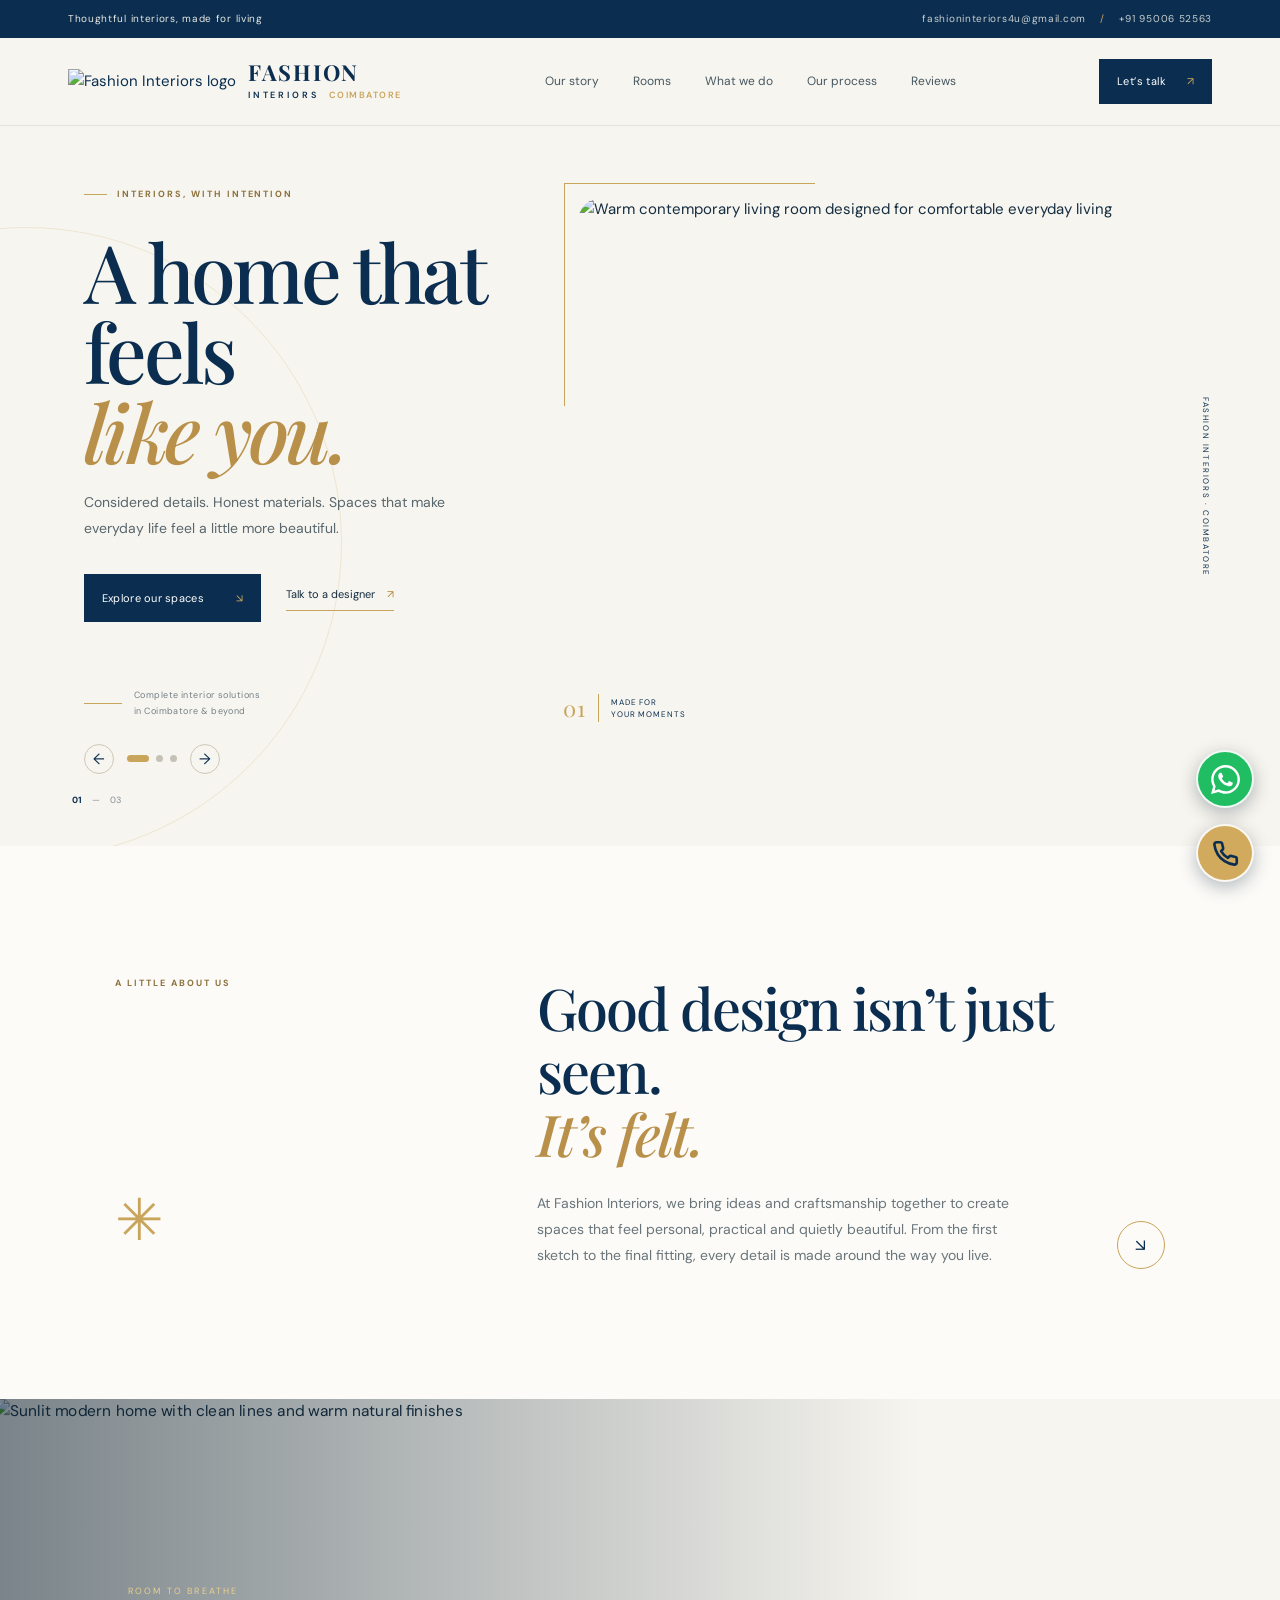
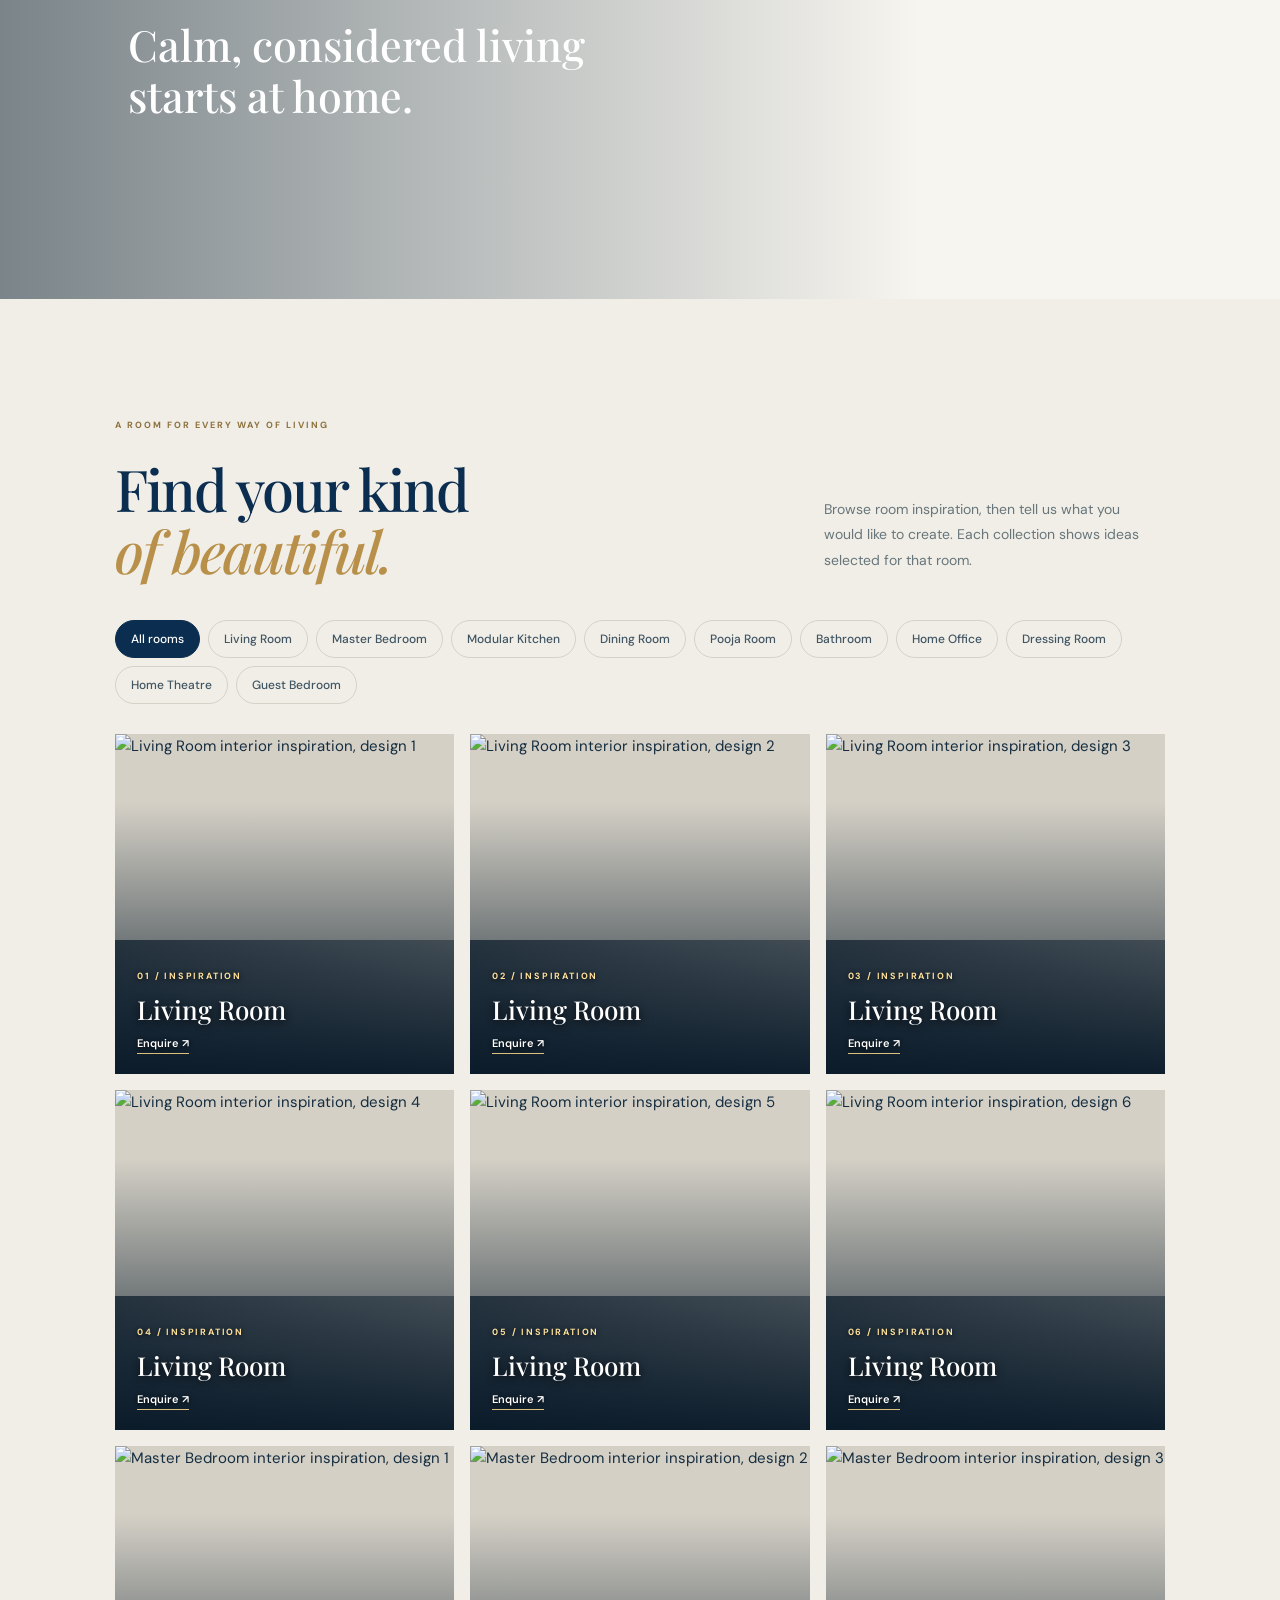
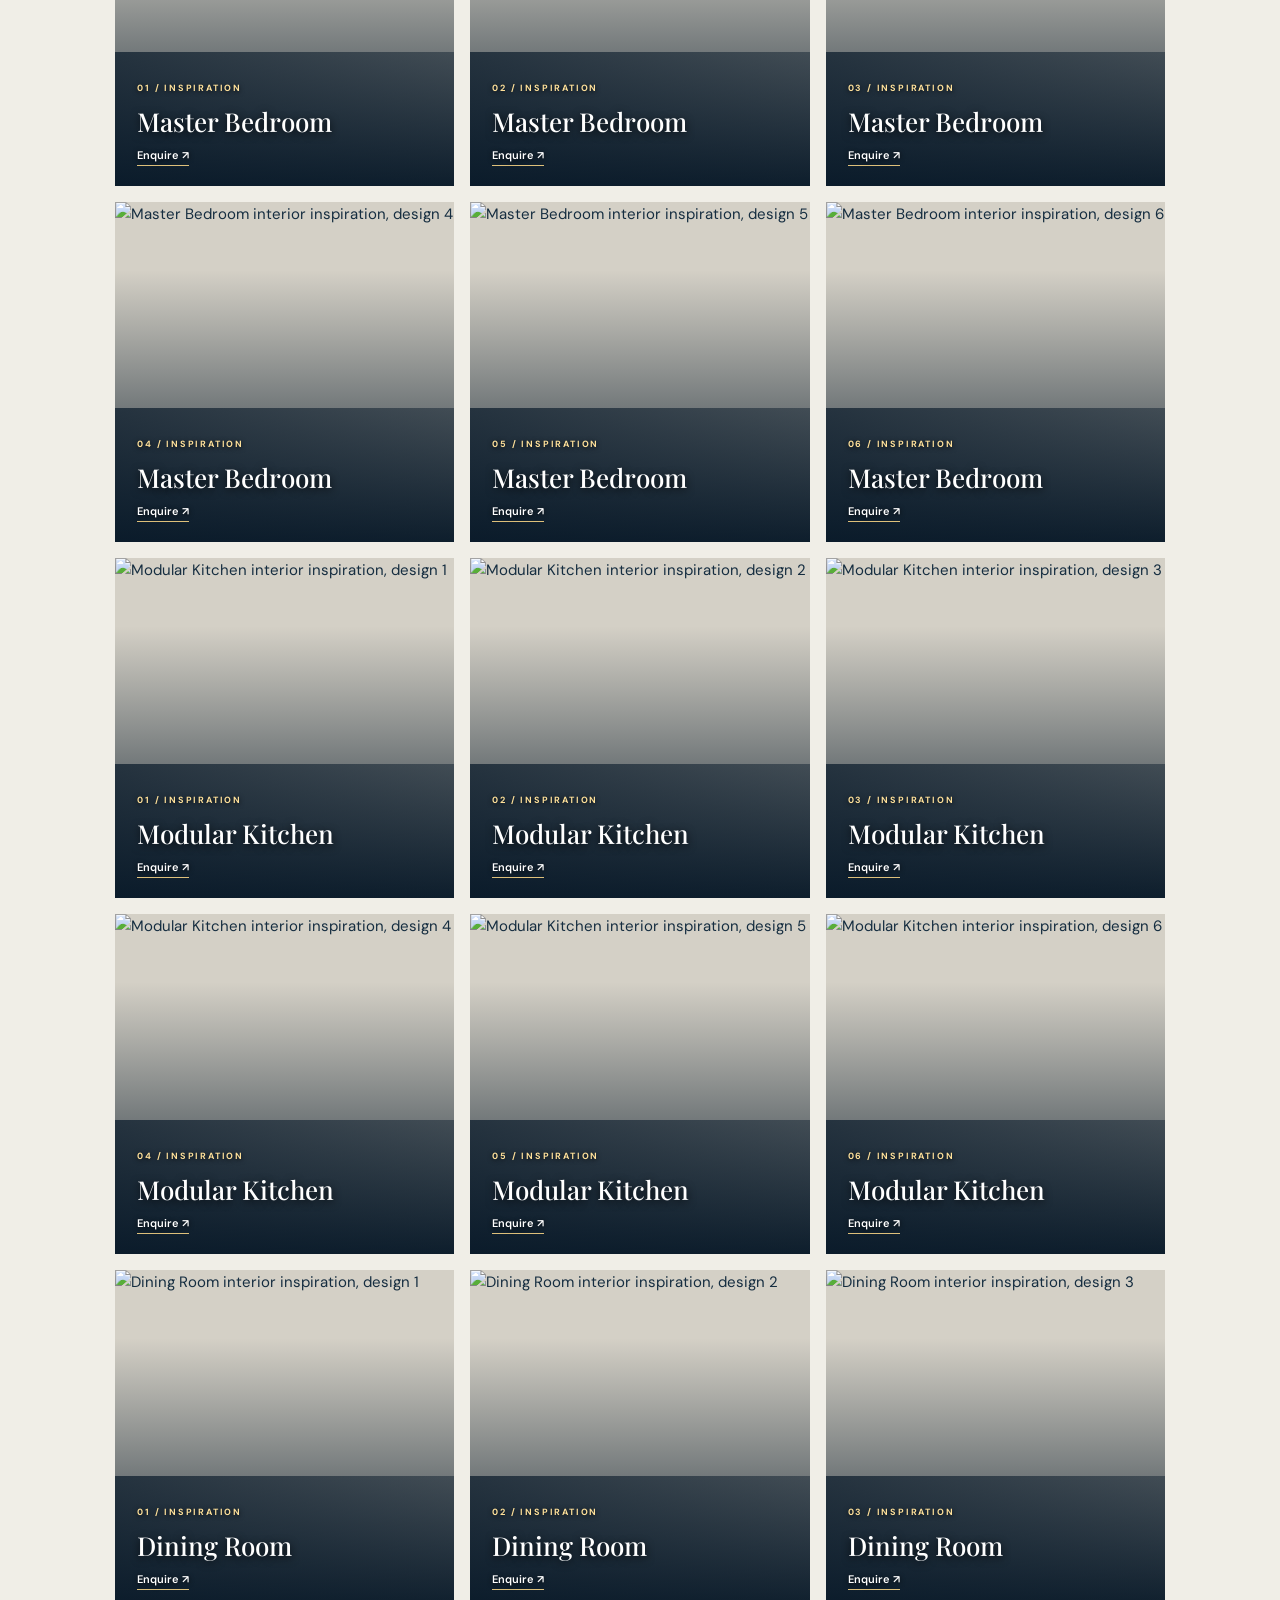
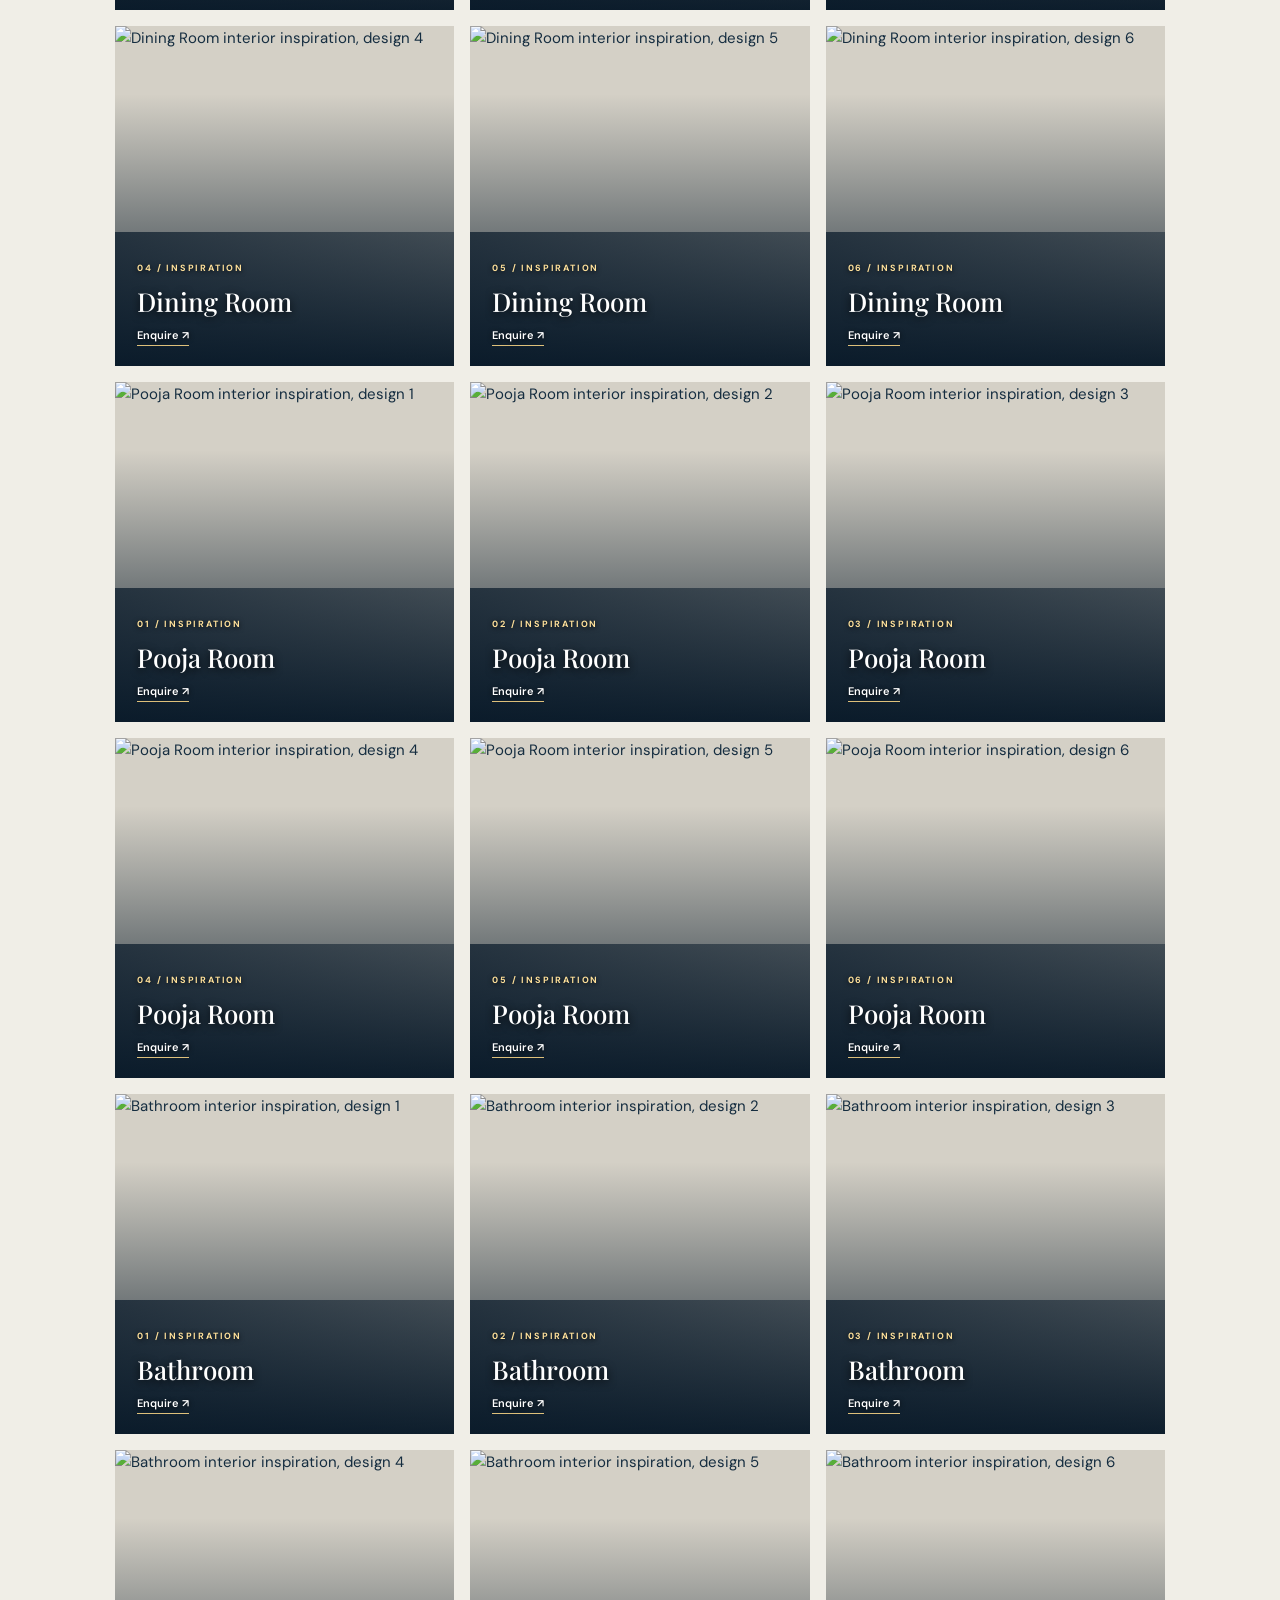
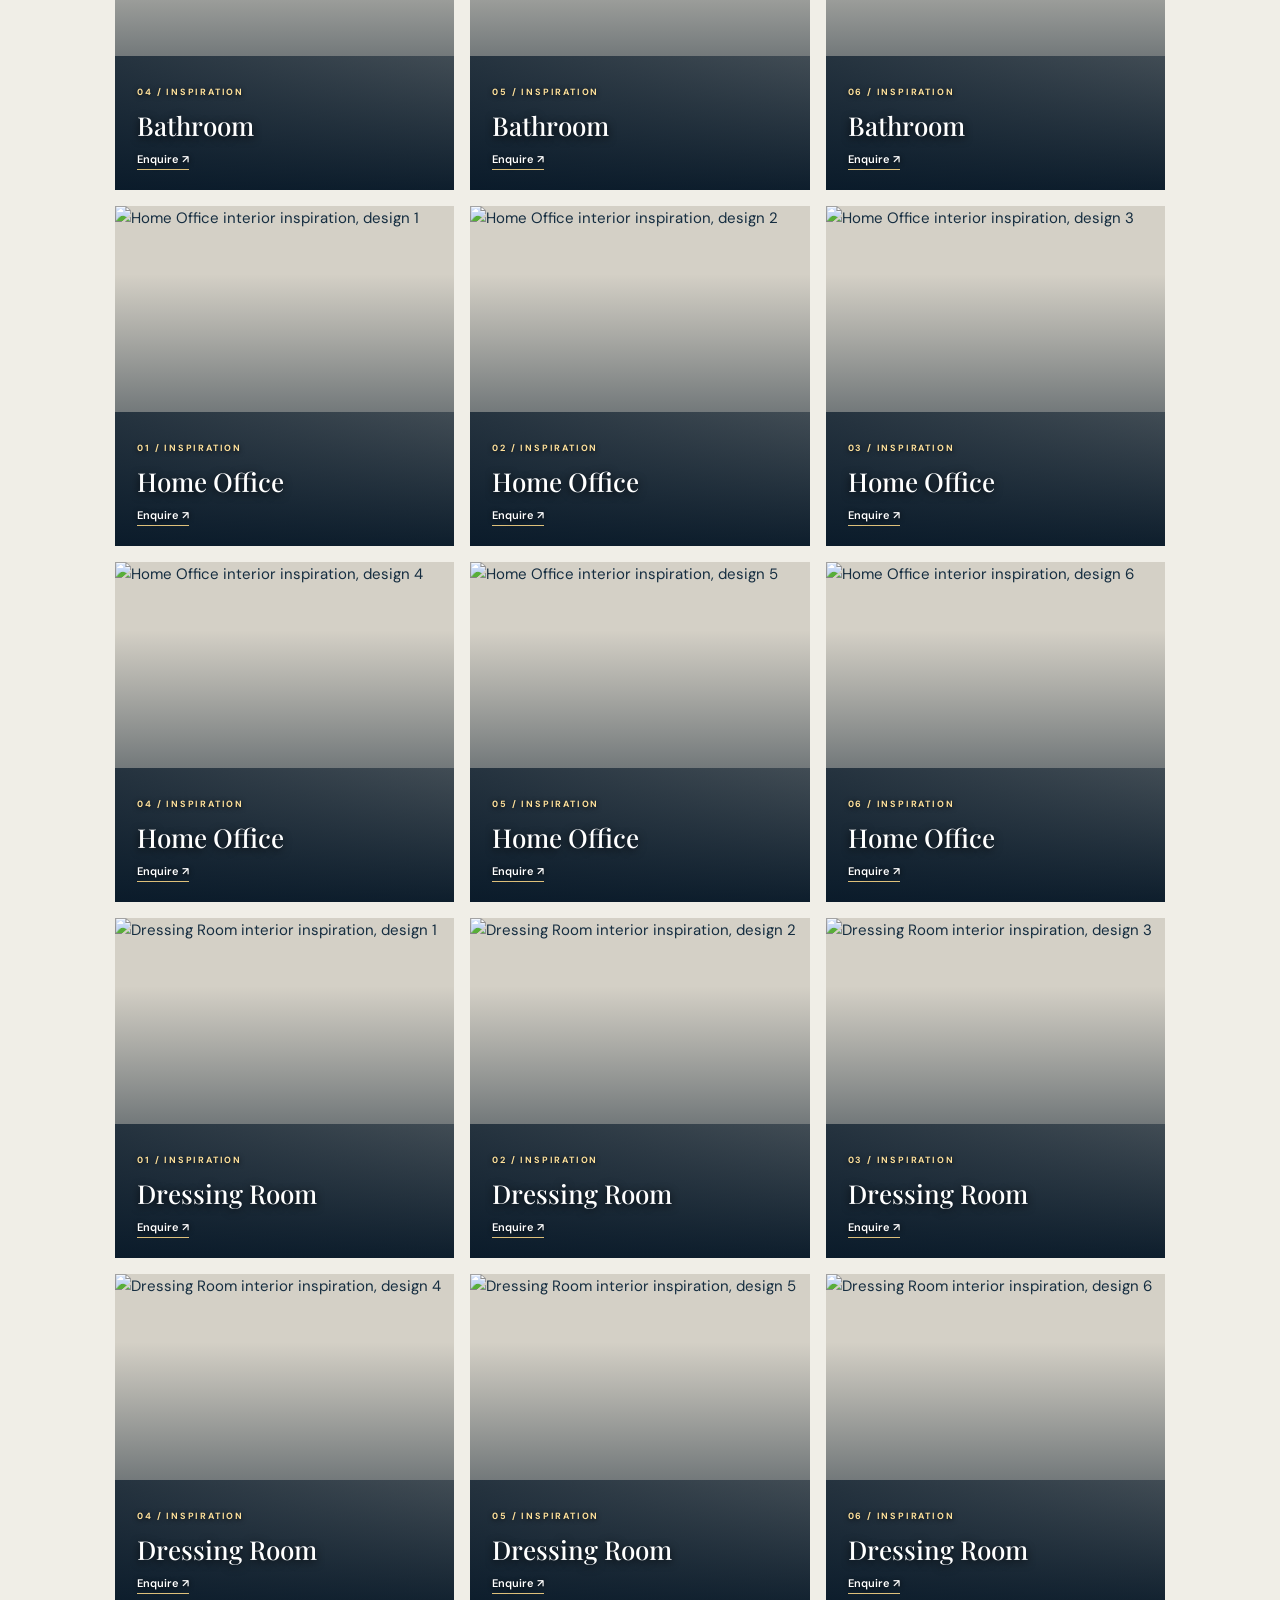
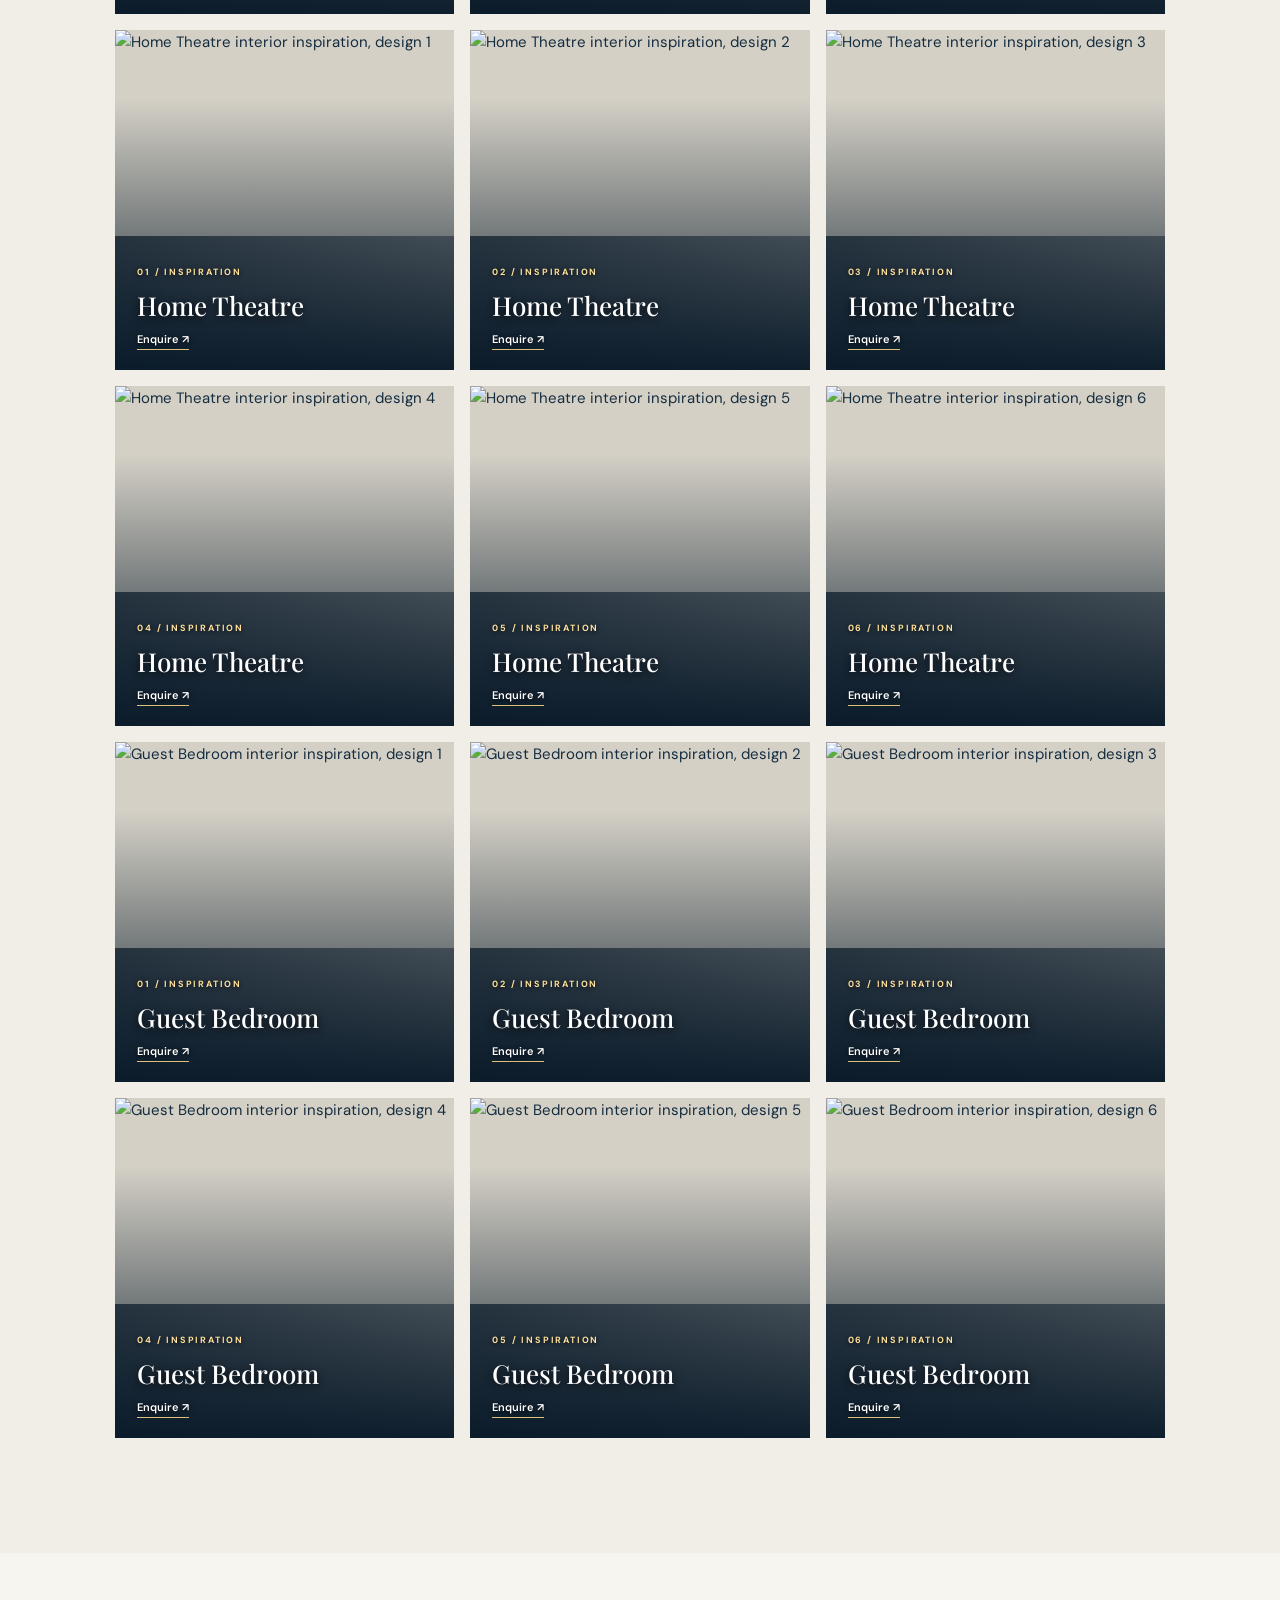
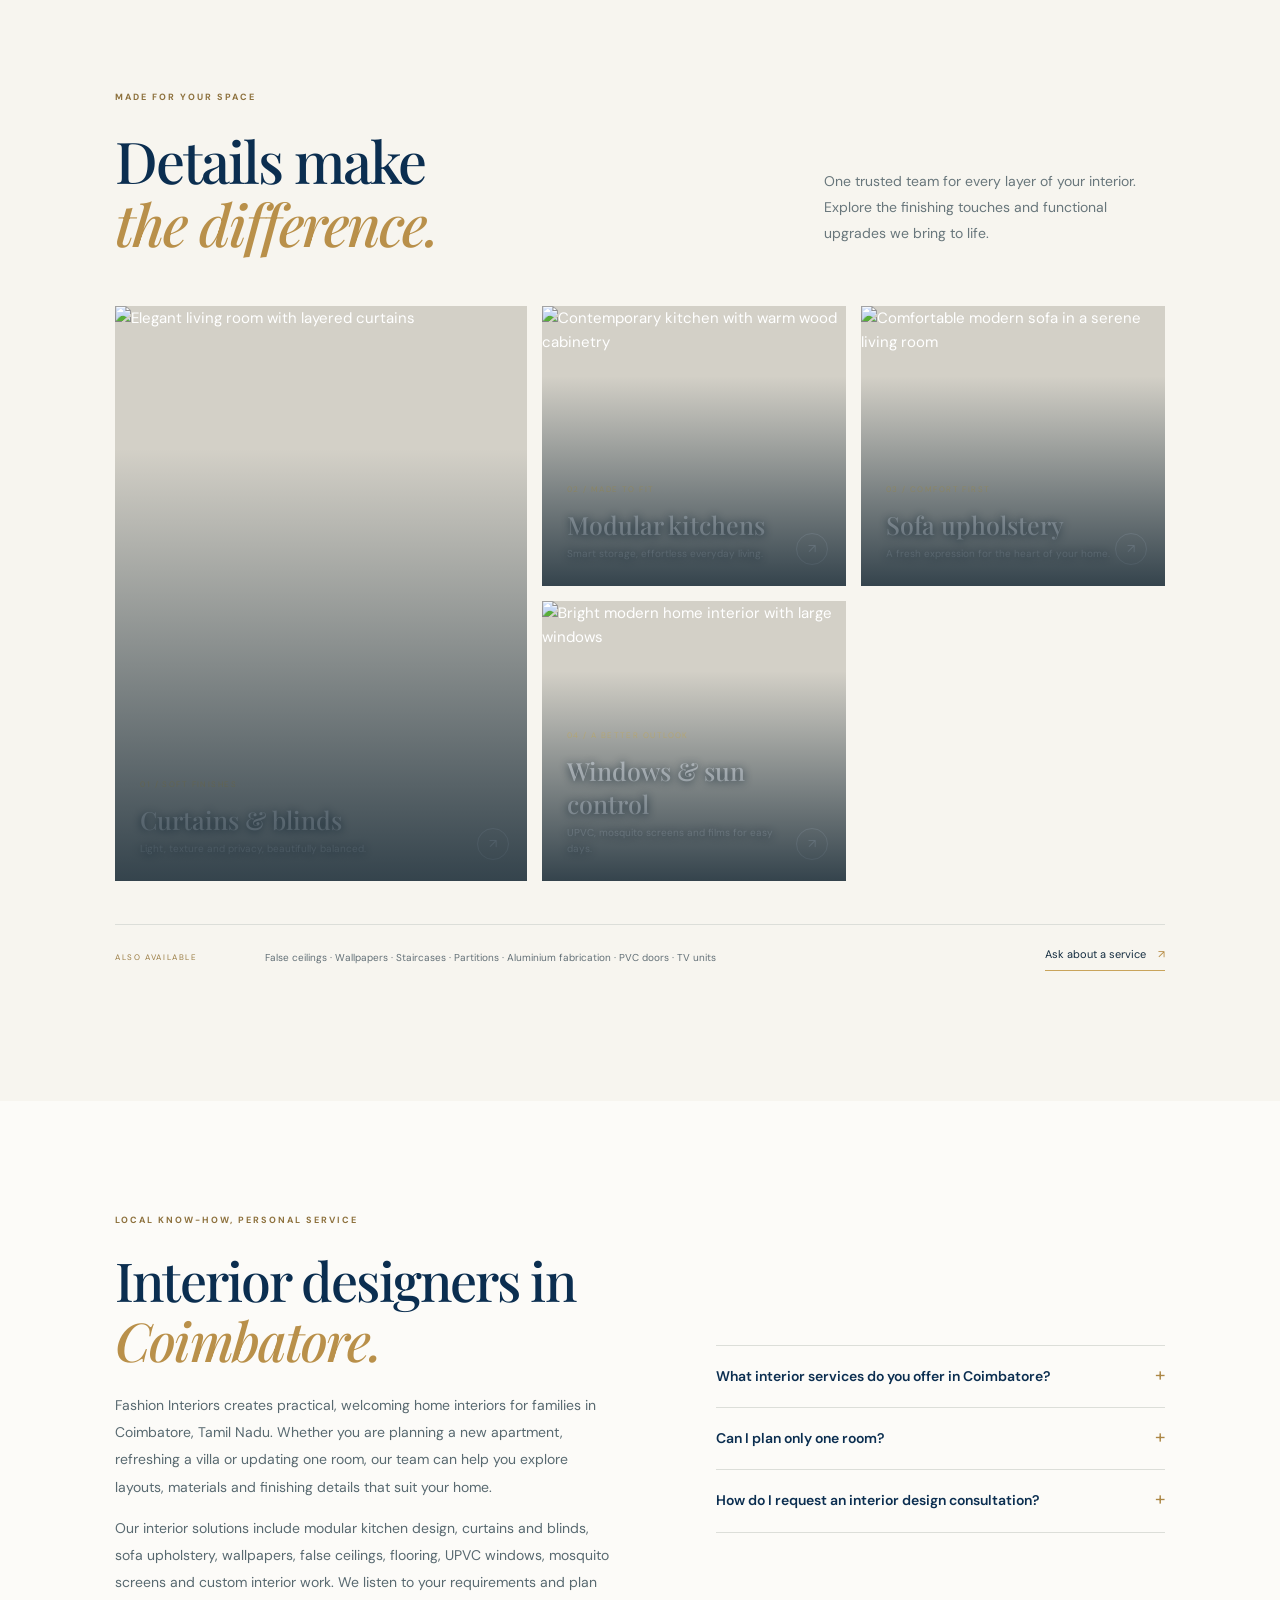
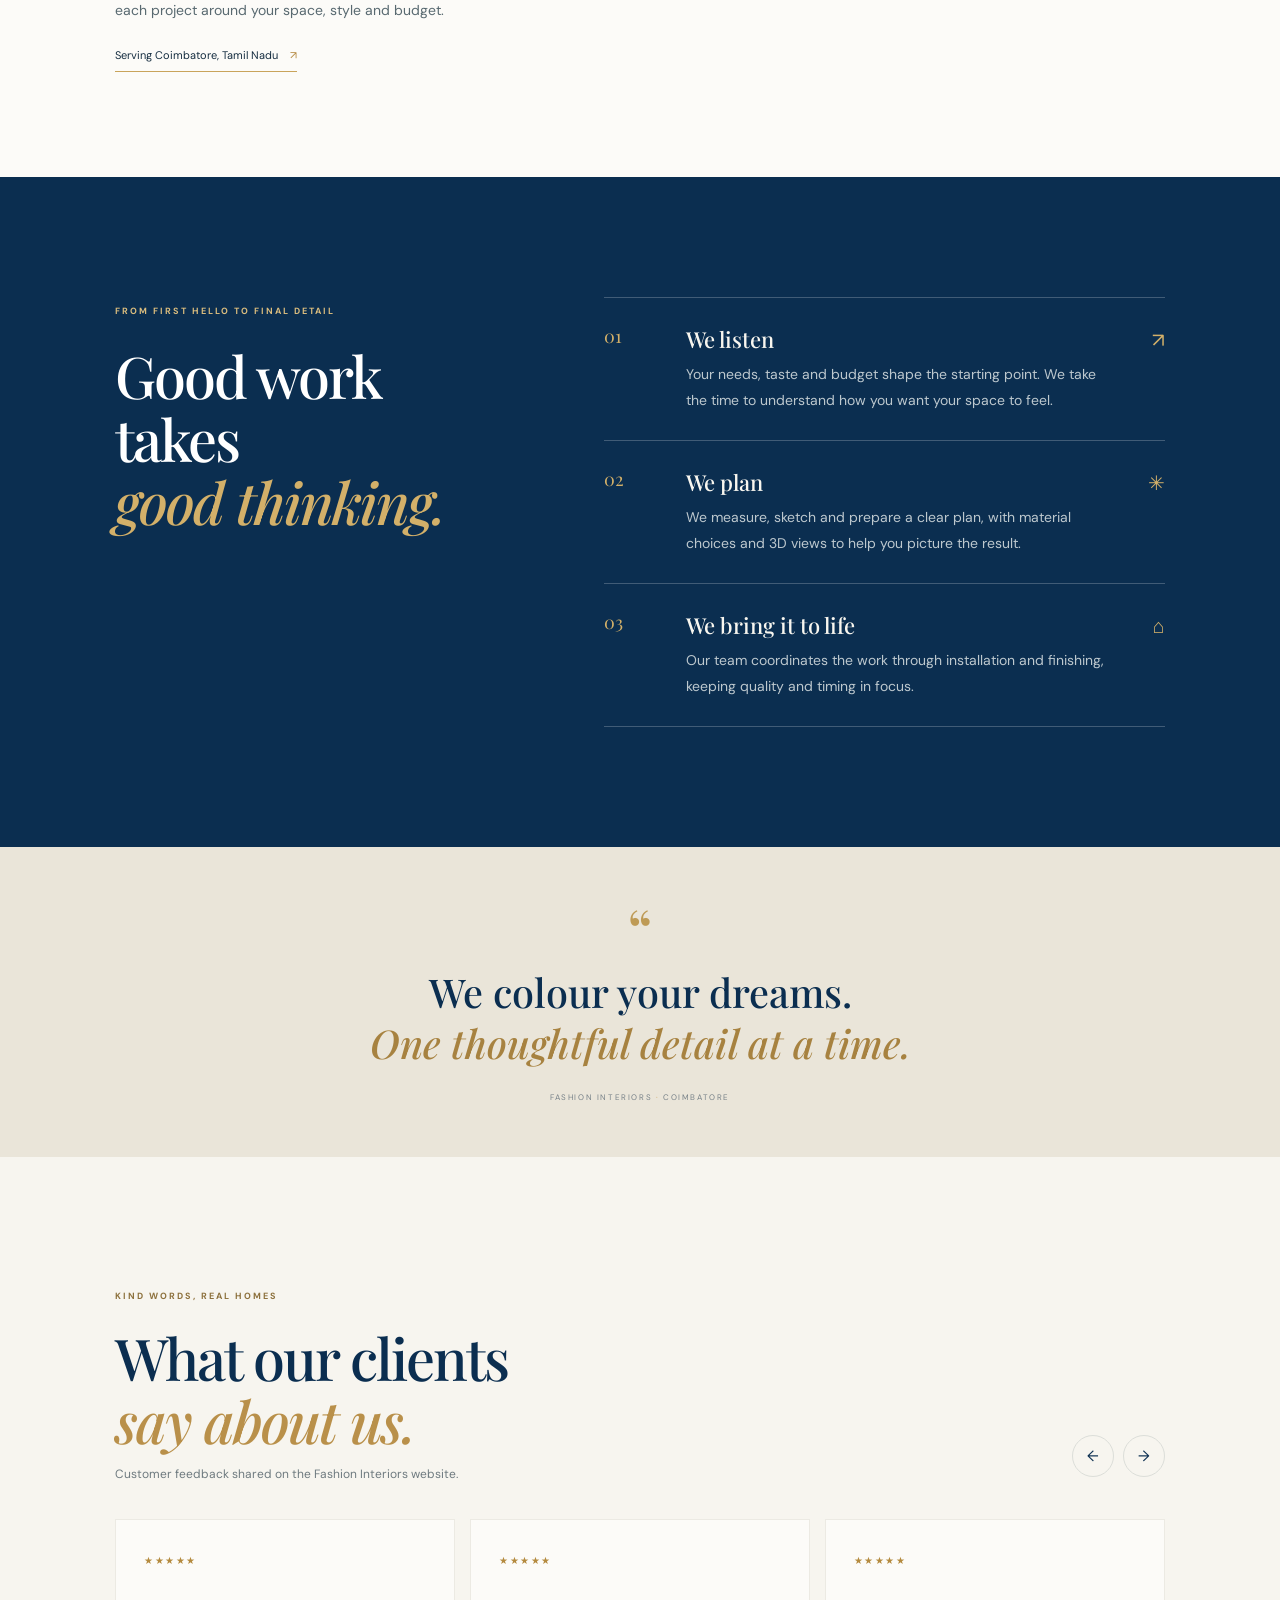
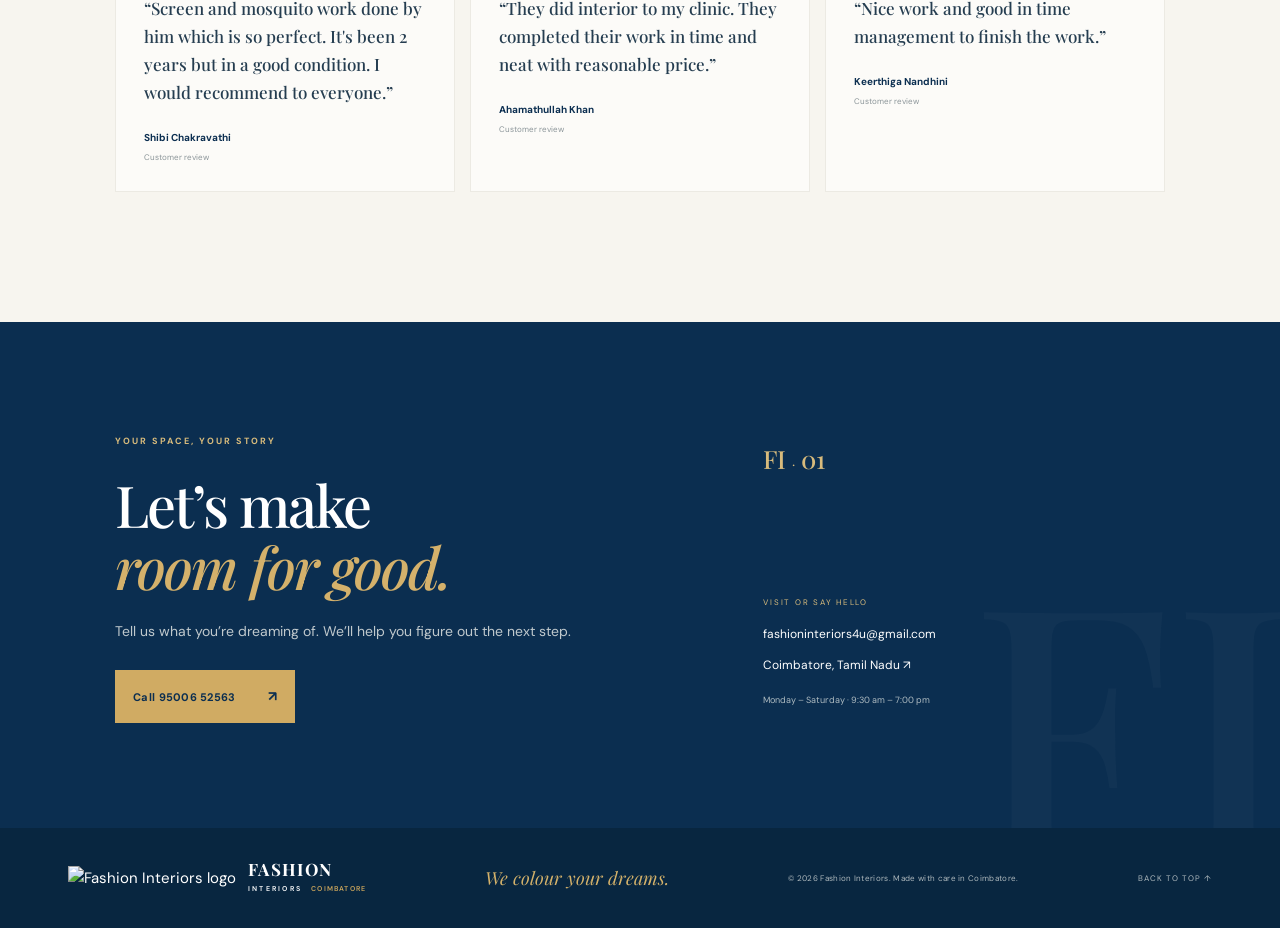
==== commit 82f7b80f: "Replace brand name text with logo in header and footer" ====
--- a/index.html
+++ b/index.html
@@ -1,67 +1,67 @@
-<!doctype html>
-<html lang="en">
-<head>
-  <meta charset="utf-8">
-  <meta name="viewport" content="width=device-width, initial-scale=1">
-  <meta name="theme-color" content="#f7f5ef">
-  <meta name="description" content="Fashion Interiors is a Coimbatore interior design and home interior company offering modular kitchens, curtains, wardrobes, false ceilings, flooring, UPVC windows and complete home interiors.">
-  <meta name="keywords" content="interior designers in Coimbatore, interior design Coimbatore, home interiors Coimbatore, modular kitchen Coimbatore, curtains Coimbatore, false ceiling Coimbatore, wallpaper Coimbatore, UPVC windows Coimbatore, sofa upholstery Coimbatore, Fashion Interiors">
-  <meta name="geo.region" content="IN-TN"><meta name="geo.placename" content="Coimbatore, Tamil Nadu"><meta name="geo.position" content="11.0168;76.9558">
-  <meta property="og:title" content="Fashion Interiors Coimbatore | Thoughtful Home Interiors">
-  <meta property="og:description" content="Complete home interior solutions in Coimbatore, from modular kitchens and curtains to flooring and custom finishes.">
-  <meta property="og:type" content="website">
-  <title>Interior Designers in Coimbatore | Fashion Interiors</title>
-  <link rel="preconnect" href="https://fonts.googleapis.com">
-  <link rel="preconnect" href="https://fonts.gstatic.com" crossorigin>
-  <link href="https://fonts.googleapis.com/css2?family=DM+Sans:wght@400;500;600;700&family=Playfair+Display:wght@500;600;700&display=swap" rel="stylesheet">
-  <link rel="stylesheet" href="style.css">
-  <script src="script.js" defer></script>
-  <script type="application/ld+json">
-  {"@context":"https://schema.org","@type":"HomeAndConstructionBusiness","name":"Fashion Interiors","url":"https://myfashioninteriors.com/","image":"https://images.unsplash.com/photo-1600210492486-724fe5c67fb0?auto=format&fit=crop&w=1200&q=85","telephone":"+91-95006-52563","email":"fashioninteriors4u@gmail.com","description":"Complete home interior solutions in Coimbatore, including modular kitchens, curtains, blinds, flooring, UPVC windows, wallpapers and false ceilings.","address":{"@type":"PostalAddress","addressLocality":"Coimbatore","addressRegion":"Tamil Nadu","addressCountry":"IN"},"areaServed":{"@type":"City","name":"Coimbatore"},"priceRange":"Contact for pricing","sameAs":["https://myfashioninteriors.com/"]}
-  </script>
-</head>
-<body>
-  <div class="topline"><span>Thoughtful interiors, made for living</span><div><a href="mailto:fashioninteriors4u@gmail.com">fashioninteriors4u@gmail.com</a><span class="top-sep">/</span><a href="tel:+919500652563">+91 95006 52563</a></div></div>
-  <header class="site-header" id="top">
-    <a class="brand" href="#top" aria-label="Fashion Interiors home"><span class="brand-mark"><i>Fi</i><b></b></span><span class="brand-copy"><strong>FASHION</strong><small>INTERIORS <em>COIMBATORE</em></small></span></a>
-    <button class="menu-toggle" aria-label="Open menu" aria-expanded="false"><span></span><span></span></button>
-    <nav class="nav-links"><a href="#about">Our story</a><a href="#rooms">Rooms</a><a href="#services">What we do</a><a href="#process">Our process</a><a href="#reviews">Reviews</a></nav>
-    <a class="header-cta" href="tel:+919500652563">Let’s talk <span>↗</span></a>
-  </header>
-  <main>
-    <section class="hero" aria-label="Fashion Interiors highlights">
-      <div class="hero-copy reveal"><span class="eyebrow"><i></i> <span id="hero-kicker">INTERIORS, WITH INTENTION</span></span><h1 id="hero-title">A home that feels<br><em>like you.</em></h1><p id="hero-description">Considered details. Honest materials. Spaces that make everyday life feel a little more beautiful.</p><div class="hero-actions"><a class="button button-dark" href="#rooms">Explore our spaces <span>↘</span></a><a class="text-link" href="tel:+919500652563">Talk to a designer <span>↗</span></a></div><div class="hero-note"><span class="note-line"></span><span>Complete interior solutions<br>in Coimbatore & beyond</span></div><div class="hero-controls"><button class="hero-prev" aria-label="Previous slide">←</button><div class="hero-dots" aria-label="Choose a slide"><button class="active" aria-label="Show slide 1"></button><button aria-label="Show slide 2"></button><button aria-label="Show slide 3"></button></div><button class="hero-next" aria-label="Next slide">→</button></div></div>
-      <div class="hero-visual reveal"><img id="hero-image" src="https://images.unsplash.com/photo-1600210492486-724fe5c67fb0?auto=format&fit=crop&w=1800&q=88" alt="Warm contemporary living room designed for comfortable everyday living"><div class="image-stamp"><span id="hero-number">01</span><i></i><span id="hero-stamp">MADE FOR<br>YOUR MOMENTS</span></div><div class="vertical-label">FASHION INTERIORS · COIMBATORE</div></div>
-      <div class="hero-count"><strong id="hero-current">01</strong><span>—</span><span>03</span></div>
-    </section>
-    <section class="intro section-pad" id="about"><div class="intro-label reveal"><span class="eyebrow">A LITTLE ABOUT US</span><span class="ornament">✳</span></div><div class="intro-content reveal"><h2>Good design isn’t just seen.<br><em>It’s felt.</em></h2><div class="intro-bottom"><p>At Fashion Interiors, we bring ideas and craftsmanship together to create spaces that feel personal, practical and quietly beautiful. From the first sketch to the final fitting, every detail is made around the way you live.</p><a class="circle-link" href="#process" aria-label="Read about our process">↘</a></div></div></section>
-    <section class="photo-break"><img src="https://images.unsplash.com/photo-1600607687939-ce8a6c25118c?auto=format&fit=crop&w=2000&q=85" alt="Sunlit modern home with clean lines and warm natural finishes"><div class="photo-caption"><span>ROOM TO BREATHE</span><p>Calm, considered living<br>starts at home.</p></div></section>
-    <section class="rooms section-pad" id="rooms"><div class="section-heading reveal"><div><span class="eyebrow">A ROOM FOR EVERY WAY OF LIVING</span><h2>Find your kind<br><em>of beautiful.</em></h2></div><p>Browse room inspiration, then tell us what you would like to create. Each collection shows ideas selected for that room.</p></div><div class="room-filters" role="group" aria-label="Filter room inspiration"><button class="room-filter active" data-filter="all" aria-pressed="true">All rooms</button><button class="room-filter" data-filter="living" aria-pressed="false">Living Room</button><button class="room-filter" data-filter="master" aria-pressed="false">Master Bedroom</button><button class="room-filter" data-filter="kitchen" aria-pressed="false">Modular Kitchen</button><button class="room-filter" data-filter="dining" aria-pressed="false">Dining Room</button><button class="room-filter" data-filter="pooja" aria-pressed="false">Pooja Room</button><button class="room-filter" data-filter="bathroom" aria-pressed="false">Bathroom</button><button class="room-filter" data-filter="office" aria-pressed="false">Home Office</button><button class="room-filter" data-filter="dressing" aria-pressed="false">Dressing Room</button><button class="room-filter" data-filter="theatre" aria-pressed="false">Home Theatre</button><button class="room-filter" data-filter="guest" aria-pressed="false">Guest Bedroom</button></div><div class="room-grid" aria-live="polite"></div></section>
-    <section class="services section-pad" id="services"><div class="section-heading reveal"><div><span class="eyebrow">MADE FOR YOUR SPACE</span><h2>Details make<br><em>the difference.</em></h2></div><p>One trusted team for every layer of your interior. Explore the finishing touches and functional upgrades we bring to life.</p></div><div class="service-grid">
-      <article class="service-card service-large reveal"><img src="https://images.unsplash.com/photo-1600607687920-4e2a09cf159d?auto=format&fit=crop&w=1100&q=85" alt="Elegant living room with layered curtains"><div class="service-overlay"><span>01 / SOFT FINISHES</span><h3>Curtains & blinds</h3><p>Light, texture and privacy, beautifully balanced.</p></div><a href="tel:+919500652563" class="service-arrow" aria-label="Enquire about curtains and blinds">↗</a></article>
-      <article class="service-card reveal"><img src="https://images.unsplash.com/photo-1600607687644-c7171b42498f?auto=format&fit=crop&w=950&q=85" alt="Contemporary kitchen with warm wood cabinetry"><div class="service-overlay"><span>02 / MADE TO FIT</span><h3>Modular kitchens</h3><p>Smart storage, effortless everyday living.</p></div><a href="tel:+919500652563" class="service-arrow" aria-label="Enquire about modular kitchens">↗</a></article>
-      <article class="service-card reveal"><img src="https://images.unsplash.com/photo-1616486338812-3dadae4b4ace?auto=format&fit=crop&w=950&q=85" alt="Comfortable modern sofa in a serene living room"><div class="service-overlay"><span>03 / COMFORT FIRST</span><h3>Sofa upholstery</h3><p>A fresh expression for the heart of your home.</p></div><a href="tel:+919500652563" class="service-arrow" aria-label="Enquire about sofa upholstery">↗</a></article>
-      <article class="service-card reveal"><img src="https://images.unsplash.com/photo-1600566753086-00f18fb6b3ea?auto=format&fit=crop&w=950&q=85" alt="Bright modern home interior with large windows"><div class="service-overlay"><span>04 / A BETTER OUTLOOK</span><h3>Windows & sun control</h3><p>UPVC, mosquito screens and films for easy days.</p></div><a href="tel:+919500652563" class="service-arrow" aria-label="Enquire about windows and sun control">↗</a></article>
-      <article class="service-card service-wide reveal"><img src="https://images.unsplash.com/photo-1600607687939-ce8a6c25118c?auto=format&fit=crop&w=1200&q=85" alt="Refined wood flooring in a warm modern interior"><div class="service-overlay"><span>05 / FROM THE GROUND UP</span><h3>Flooring & finishes</h3><p>Wood, vinyl, carpets and walls that bring a room together.</p></div><a href="tel:+919500652563" class="service-arrow" aria-label="Enquire about flooring and finishes">↗</a></article>
-    </div><div class="service-foot"><span>ALSO AVAILABLE</span><p>False ceilings · Wallpapers · Staircases · Partitions · Aluminium fabrication · PVC doors · TV units</p><a class="text-link" href="tel:+919500652563">Ask about a service <span>↗</span></a></div></section>
-    <section class="local-seo section-pad" aria-labelledby="local-heading"><div class="local-copy reveal"><span class="eyebrow">LOCAL KNOW-HOW, PERSONAL SERVICE</span><h2 id="local-heading">Interior designers in <em>Coimbatore.</em></h2><p>Fashion Interiors creates practical, welcoming home interiors for families in Coimbatore, Tamil Nadu. Whether you are planning a new apartment, refreshing a villa or updating one room, our team can help you explore layouts, materials and finishing details that suit your home.</p><p>Our interior solutions include modular kitchen design, curtains and blinds, sofa upholstery, wallpapers, false ceilings, flooring, UPVC windows, mosquito screens and custom interior work. We listen to your requirements and plan each project around your space, style and budget.</p><a class="text-link" href="https://maps.google.com/?q=Coimbatore" target="_blank" rel="noreferrer">Serving Coimbatore, Tamil Nadu <span>↗</span></a></div><div class="local-faq reveal"><details><summary>What interior services do you offer in Coimbatore?</summary><p>We help with modular kitchens, curtains, blinds, sofa upholstery, wallpapers, false ceilings, flooring, UPVC windows, mosquito screens and other interior finishing work.</p></details><details><summary>Can I plan only one room?</summary><p>Yes. You can discuss a single-room update or a complete home interior project with our team.</p></details><details><summary>How do I request an interior design consultation?</summary><p>Call us at +91 95006 52563 or send a WhatsApp message. Share your room type, location and what you would like to change so we can get started.</p></details></div></section>
-    <section class="process section-pad" id="process"><div class="process-top reveal"><span class="eyebrow">FROM FIRST HELLO TO FINAL DETAIL</span><h2>Good work takes<br><em>good thinking.</em></h2></div><div class="steps"><article class="step reveal"><span class="step-no">01</span><div><h3>We listen</h3><p>Your needs, taste and budget shape the starting point. We take the time to understand how you want your space to feel.</p></div><span class="step-symbol">↗</span></article><article class="step reveal"><span class="step-no">02</span><div><h3>We plan</h3><p>We measure, sketch and prepare a clear plan, with material choices and 3D views to help you picture the result.</p></div><span class="step-symbol">✳</span></article><article class="step reveal"><span class="step-no">03</span><div><h3>We bring it to life</h3><p>Our team coordinates the work through installation and finishing, keeping quality and timing in focus.</p></div><span class="step-symbol">⌂</span></article></div></section>
-    <section class="quote-band"><span class="quote-mark">“</span><blockquote>We colour your dreams.<br><em>One thoughtful detail at a time.</em></blockquote><span class="quote-sign">FASHION INTERIORS <i>·</i> COIMBATORE</span></section>
-    <section class="reviews section-pad" id="reviews"><div class="reviews-head reveal"><div><span class="eyebrow">KIND WORDS, REAL HOMES</span><h2>What our clients<br><em>say about us.</em></h2><p class="reviews-intro">Customer feedback shared on the Fashion Interiors website.</p></div><div class="review-controls"><button class="review-prev" aria-label="Previous review">←</button><button class="review-next" aria-label="Next review">→</button></div></div><div class="review-window"><div class="review-track">
-      <article class="review-card"><span class="stars">★★★★★</span><p>“Screen and mosquito work done by him which is so perfect. It's been 2 years but in a good condition. I would recommend to everyone.”</p><strong>Shibi Chakravathi</strong><small>Customer review</small></article>
-      <article class="review-card"><span class="stars">★★★★★</span><p>“They did interior to my clinic. They completed their work in time and neat with reasonable price.”</p><strong>Ahamathullah Khan</strong><small>Customer review</small></article>
-      <article class="review-card"><span class="stars">★★★★★</span><p>“Nice work and good in time management to finish the work.”</p><strong>Keerthiga Nandhini</strong><small>Customer review</small></article>
-      <article class="review-card"><span class="stars">★★★★★</span><p>“Professional interior designers, best price and good quality. Mostly completion of work on time.”</p><strong>Asan Javed</strong><small>Customer review</small></article>
-      <article class="review-card"><span class="stars">★★★★★</span><p>“I absolutely loved the work and they are very professional. I would definitely recommend to anyone.”</p><strong>Dina Karan</strong><small>Customer review</small></article>
-      <article class="review-card"><span class="stars">★★★★★</span><p>“Personally I like their work. I would recommend to all. The door designs are all good.”</p><strong>Billa Hangover</strong><small>Customer review</small></article>
-      <article class="review-card"><span class="stars">★★★★★</span><p>“Timely work, not keeping wait. Genuine rate in market. Highly suggested for interior works.”</p><strong>My World</strong><small>Customer review</small></article>
-      <article class="review-card"><span class="stars">★★★★★</span><p>“Good servicing and professional work. Unique design with better price makes everyone satisfied.”</p><strong>Arvind S.</strong><small>Customer review</small></article>
-      <article class="review-card"><span class="stars">★★★★★</span><p>“Four years ago we installed a modular kitchen in my home. Still there is no issue and their service is also very good.”</p><strong>Surya Prakash P.</strong><small>Customer review</small></article>
-      <article class="review-card"><span class="stars">★★★★★</span><p>“So nice quality finishing with reasonable price. Keep it up.”</p><strong>Devaraj V.</strong><small>Customer review</small></article>
-    </div></div></section>
-    <section class="contact section-pad"><div class="contact-left reveal"><span class="eyebrow">YOUR SPACE, YOUR STORY</span><h2>Let’s make<br><em>room for good.</em></h2><p>Tell us what you’re dreaming of. We’ll help you figure out the next step.</p><a class="button button-gold" href="tel:+919500652563">Call 95006 52563 <span>↗</span></a></div><div class="contact-right reveal"><span class="contact-number">FI<span>·</span>01</span><div class="contact-detail"><span>VISIT OR SAY HELLO</span><a href="mailto:fashioninteriors4u@gmail.com">fashioninteriors4u@gmail.com</a><a href="https://maps.google.com/?q=Coimbatore" target="_blank" rel="noreferrer">Coimbatore, Tamil Nadu ↗</a><small>Monday – Saturday · 9:30 am – 7:00 pm</small></div></div></section>
-  </main>
-  <footer class="footer"><a class="brand brand-footer" href="#top"><span class="brand-mark"><i>Fi</i><b></b></span><span class="brand-copy"><strong>FASHION</strong><small>INTERIORS <em>COIMBATORE</em></small></span></a><span class="footer-tagline">We colour your dreams.</span><span class="footer-copy">© <span id="year"></span> Fashion Interiors. Made with care in Coimbatore.</span><a class="back-top" href="#top">BACK TO TOP ↑</a></footer>
-  <div class="floating-actions" aria-label="Contact Fashion Interiors"><a class="floating-whatsapp" href="https://wa.me/919500652563?text=Hi%20Fashion%20Interiors%2C%20I%27d%20like%20to%20discuss%20an%20interior%20project%20in%20Coimbatore." target="_blank" rel="noopener noreferrer" aria-label="Chat with Fashion Interiors on WhatsApp"><svg viewBox="0 0 448 512" aria-hidden="true"><path d="M380.9 97.1C339 55.1 283.2 32 223.9 32c-122.4 0-222 99.6-222 222 0 39.1 10.2 77.3 29.6 111L0 480l117.7-30.9c32.4 17.7 68.9 27 106.1 27h.1c122.3 0 224.1-99.6 224.1-222 0-59.3-25.2-115-67.1-157zm-157 341.6c-33.2 0-65.7-8.9-94-25.7l-6.7-4-69.8 18.3L72 359.2l-4.4-7c-18.5-29.4-28.2-63.3-28.2-98.2 0-101.7 82.8-184.5 184.6-184.5 49.3 0 95.6 19.2 130.4 54.1 34.8 34.9 56.2 81.2 56.1 130.5 0 101.8-84.9 184.6-186.6 184.6zm101.2-138.2c-5.5-2.8-32.8-16.2-37.9-18-5.1-1.9-8.8-2.8-12.5 2.8-3.7 5.6-14.3 18-17.6 21.8-3.2 3.7-6.5 4.2-12 1.4-32.6-16.3-54-29.1-75.5-66-5.7-9.8 5.7-9.1 16.3-30.3 1.8-3.7.9-6.9-.5-9.7-1.4-2.8-12.5-30.1-17.1-41.2-4.5-10.8-9.1-9.3-12.5-9.5-3.2-.2-6.9-.2-10.6-.2-3.7 0-9.7 1.4-14.8 6.9-5.1 5.6-19.4 19-19.4 46.3 0 27.3 19.9 53.7 22.6 57.4 2.8 3.7 39.1 59.7 94.8 83.8 35.2 15.2 49 16.5 66.6 13.9 10.7-1.6 32.8-13.4 37.4-26.4 4.6-13 4.6-24.1 3.2-26.4-1.3-2.5-5-3.9-10.5-6.6z"/></svg></a><a class="floating-call" href="tel:+919500652563" aria-label="Call Fashion Interiors"><svg viewBox="0 0 24 24" aria-hidden="true"><path d="M22 16.92v3a2 2 0 0 1-2.18 2 19.79 19.79 0 0 1-8.63-3.07 19.5 19.5 0 0 1-6-6A19.79 19.79 0 0 1 2.12 4.2 2 2 0 0 1 4.11 2h3a2 2 0 0 1 2 1.72c.12.96.35 1.9.7 2.8a2 2 0 0 1-.45 2.11L8.09 9.91a16 16 0 0 0 6 6l1.27-1.27a2 2 0 0 1 2.11-.45c.9.35 1.84.58 2.8.7A2 2 0 0 1 22 16.92Z"/></svg></a></div>
-</body>
+<!doctype html>
+<html lang="en">
+<head>
+  <meta charset="utf-8">
+  <meta name="viewport" content="width=device-width, initial-scale=1">
+  <meta name="theme-color" content="#f7f5ef">
+  <meta name="description" content="Fashion Interiors is a Coimbatore interior design and home interior company offering modular kitchens, curtains, wardrobes, false ceilings, flooring, UPVC windows and complete home interiors.">
+  <meta name="keywords" content="interior designers in Coimbatore, interior design Coimbatore, home interiors Coimbatore, modular kitchen Coimbatore, curtains Coimbatore, false ceiling Coimbatore, wallpaper Coimbatore, UPVC windows Coimbatore, sofa upholstery Coimbatore, Fashion Interiors">
+  <meta name="geo.region" content="IN-TN"><meta name="geo.placename" content="Coimbatore, Tamil Nadu"><meta name="geo.position" content="11.0168;76.9558">
+  <meta property="og:title" content="Fashion Interiors Coimbatore | Thoughtful Home Interiors">
+  <meta property="og:description" content="Complete home interior solutions in Coimbatore, from modular kitchens and curtains to flooring and custom finishes.">
+  <meta property="og:type" content="website">
+  <title>Interior Designers in Coimbatore | Fashion Interiors</title>
+  <link rel="preconnect" href="https://fonts.googleapis.com">
+  <link rel="preconnect" href="https://fonts.gstatic.com" crossorigin>
+  <link href="https://fonts.googleapis.com/css2?family=DM+Sans:wght@400;500;600;700&family=Playfair+Display:wght@500;600;700&display=swap" rel="stylesheet">
+  <link rel="stylesheet" href="style.css">
+  <script src="script.js" defer></script>
+  <script type="application/ld+json">
+  {"@context":"https://schema.org","@type":"HomeAndConstructionBusiness","name":"Fashion Interiors","url":"https://myfashioninteriors.com/","image":"https://images.unsplash.com/photo-1600210492486-724fe5c67fb0?auto=format&fit=crop&w=1200&q=85","telephone":"+91-95006-52563","email":"fashioninteriors4u@gmail.com","description":"Complete home interior solutions in Coimbatore, including modular kitchens, curtains, blinds, flooring, UPVC windows, wallpapers and false ceilings.","address":{"@type":"PostalAddress","addressLocality":"Coimbatore","addressRegion":"Tamil Nadu","addressCountry":"IN"},"areaServed":{"@type":"City","name":"Coimbatore"},"priceRange":"Contact for pricing","sameAs":["https://myfashioninteriors.com/"]}
+  </script>
+</head>
+<body>
+  <div class="topline"><span>Thoughtful interiors, made for living</span><div><a href="mailto:fashioninteriors4u@gmail.com">fashioninteriors4u@gmail.com</a><span class="top-sep">/</span><a href="tel:+919500652563">+91 95006 52563</a></div></div>
+  <header class="site-header" id="top">
+    <a class="brand" href="#top" aria-label="Fashion Interiors home"><img class="brand-logo" src="assets/fashion-interiors-logo.png" alt="Fashion Interiors logo"><span class="brand-copy"><strong>FASHION</strong><small>INTERIORS <em>COIMBATORE</em></small></span></a>
+    <button class="menu-toggle" aria-label="Open menu" aria-expanded="false"><span></span><span></span></button>
+    <nav class="nav-links"><a href="#about">Our story</a><a href="#rooms">Rooms</a><a href="#services">What we do</a><a href="#process">Our process</a><a href="#reviews">Reviews</a></nav>
+    <a class="header-cta" href="tel:+919500652563">Let’s talk <span>↗</span></a>
+  </header>
+  <main>
+    <section class="hero" aria-label="Fashion Interiors highlights">
+      <div class="hero-copy reveal"><span class="eyebrow"><i></i> <span id="hero-kicker">INTERIORS, WITH INTENTION</span></span><h1 id="hero-title">A home that feels<br><em>like you.</em></h1><p id="hero-description">Considered details. Honest materials. Spaces that make everyday life feel a little more beautiful.</p><div class="hero-actions"><a class="button button-dark" href="#rooms">Explore our spaces <span>↘</span></a><a class="text-link" href="tel:+919500652563">Talk to a designer <span>↗</span></a></div><div class="hero-note"><span class="note-line"></span><span>Complete interior solutions<br>in Coimbatore & beyond</span></div><div class="hero-controls"><button class="hero-prev" aria-label="Previous slide">←</button><div class="hero-dots" aria-label="Choose a slide"><button class="active" aria-label="Show slide 1"></button><button aria-label="Show slide 2"></button><button aria-label="Show slide 3"></button></div><button class="hero-next" aria-label="Next slide">→</button></div></div>
+      <div class="hero-visual reveal"><img id="hero-image" src="https://images.unsplash.com/photo-1600210492486-724fe5c67fb0?auto=format&fit=crop&w=1800&q=88" alt="Warm contemporary living room designed for comfortable everyday living"><div class="image-stamp"><span id="hero-number">01</span><i></i><span id="hero-stamp">MADE FOR<br>YOUR MOMENTS</span></div><div class="vertical-label">FASHION INTERIORS · COIMBATORE</div></div>
+      <div class="hero-count"><strong id="hero-current">01</strong><span>—</span><span>03</span></div>
+    </section>
+    <section class="intro section-pad" id="about"><div class="intro-label reveal"><span class="eyebrow">A LITTLE ABOUT US</span><span class="ornament">✳</span></div><div class="intro-content reveal"><h2>Good design isn’t just seen.<br><em>It’s felt.</em></h2><div class="intro-bottom"><p>At Fashion Interiors, we bring ideas and craftsmanship together to create spaces that feel personal, practical and quietly beautiful. From the first sketch to the final fitting, every detail is made around the way you live.</p><a class="circle-link" href="#process" aria-label="Read about our process">↘</a></div></div></section>
+    <section class="photo-break"><img src="https://images.unsplash.com/photo-1600607687939-ce8a6c25118c?auto=format&fit=crop&w=2000&q=85" alt="Sunlit modern home with clean lines and warm natural finishes"><div class="photo-caption"><span>ROOM TO BREATHE</span><p>Calm, considered living<br>starts at home.</p></div></section>
+    <section class="rooms section-pad" id="rooms"><div class="section-heading reveal"><div><span class="eyebrow">A ROOM FOR EVERY WAY OF LIVING</span><h2>Find your kind<br><em>of beautiful.</em></h2></div><p>Browse room inspiration, then tell us what you would like to create. Each collection shows ideas selected for that room.</p></div><div class="room-filters" role="group" aria-label="Filter room inspiration"><button class="room-filter active" data-filter="all" aria-pressed="true">All rooms</button><button class="room-filter" data-filter="living" aria-pressed="false">Living Room</button><button class="room-filter" data-filter="master" aria-pressed="false">Master Bedroom</button><button class="room-filter" data-filter="kitchen" aria-pressed="false">Modular Kitchen</button><button class="room-filter" data-filter="dining" aria-pressed="false">Dining Room</button><button class="room-filter" data-filter="pooja" aria-pressed="false">Pooja Room</button><button class="room-filter" data-filter="bathroom" aria-pressed="false">Bathroom</button><button class="room-filter" data-filter="office" aria-pressed="false">Home Office</button><button class="room-filter" data-filter="dressing" aria-pressed="false">Dressing Room</button><button class="room-filter" data-filter="theatre" aria-pressed="false">Home Theatre</button><button class="room-filter" data-filter="guest" aria-pressed="false">Guest Bedroom</button></div><div class="room-grid" aria-live="polite"></div></section>
+    <section class="services section-pad" id="services"><div class="section-heading reveal"><div><span class="eyebrow">MADE FOR YOUR SPACE</span><h2>Details make<br><em>the difference.</em></h2></div><p>One trusted team for every layer of your interior. Explore the finishing touches and functional upgrades we bring to life.</p></div><div class="service-grid">
+      <article class="service-card service-large reveal"><img src="https://images.unsplash.com/photo-1600607687920-4e2a09cf159d?auto=format&fit=crop&w=1100&q=85" alt="Elegant living room with layered curtains"><div class="service-overlay"><span>01 / SOFT FINISHES</span><h3>Curtains & blinds</h3><p>Light, texture and privacy, beautifully balanced.</p></div><a href="tel:+919500652563" class="service-arrow" aria-label="Enquire about curtains and blinds">↗</a></article>
+      <article class="service-card reveal"><img src="https://images.unsplash.com/photo-1600607687644-c7171b42498f?auto=format&fit=crop&w=950&q=85" alt="Contemporary kitchen with warm wood cabinetry"><div class="service-overlay"><span>02 / MADE TO FIT</span><h3>Modular kitchens</h3><p>Smart storage, effortless everyday living.</p></div><a href="tel:+919500652563" class="service-arrow" aria-label="Enquire about modular kitchens">↗</a></article>
+      <article class="service-card reveal"><img src="https://images.unsplash.com/photo-1616486338812-3dadae4b4ace?auto=format&fit=crop&w=950&q=85" alt="Comfortable modern sofa in a serene living room"><div class="service-overlay"><span>03 / COMFORT FIRST</span><h3>Sofa upholstery</h3><p>A fresh expression for the heart of your home.</p></div><a href="tel:+919500652563" class="service-arrow" aria-label="Enquire about sofa upholstery">↗</a></article>
+      <article class="service-card reveal"><img src="https://images.unsplash.com/photo-1600566753086-00f18fb6b3ea?auto=format&fit=crop&w=950&q=85" alt="Bright modern home interior with large windows"><div class="service-overlay"><span>04 / A BETTER OUTLOOK</span><h3>Windows & sun control</h3><p>UPVC, mosquito screens and films for easy days.</p></div><a href="tel:+919500652563" class="service-arrow" aria-label="Enquire about windows and sun control">↗</a></article>
+      <article class="service-card service-wide reveal"><img src="https://images.unsplash.com/photo-1600607687939-ce8a6c25118c?auto=format&fit=crop&w=1200&q=85" alt="Refined wood flooring in a warm modern interior"><div class="service-overlay"><span>05 / FROM THE GROUND UP</span><h3>Flooring & finishes</h3><p>Wood, vinyl, carpets and walls that bring a room together.</p></div><a href="tel:+919500652563" class="service-arrow" aria-label="Enquire about flooring and finishes">↗</a></article>
+    </div><div class="service-foot"><span>ALSO AVAILABLE</span><p>False ceilings · Wallpapers · Staircases · Partitions · Aluminium fabrication · PVC doors · TV units</p><a class="text-link" href="tel:+919500652563">Ask about a service <span>↗</span></a></div></section>
+    <section class="local-seo section-pad" aria-labelledby="local-heading"><div class="local-copy reveal"><span class="eyebrow">LOCAL KNOW-HOW, PERSONAL SERVICE</span><h2 id="local-heading">Interior designers in <em>Coimbatore.</em></h2><p>Fashion Interiors creates practical, welcoming home interiors for families in Coimbatore, Tamil Nadu. Whether you are planning a new apartment, refreshing a villa or updating one room, our team can help you explore layouts, materials and finishing details that suit your home.</p><p>Our interior solutions include modular kitchen design, curtains and blinds, sofa upholstery, wallpapers, false ceilings, flooring, UPVC windows, mosquito screens and custom interior work. We listen to your requirements and plan each project around your space, style and budget.</p><a class="text-link" href="https://maps.google.com/?q=Coimbatore" target="_blank" rel="noreferrer">Serving Coimbatore, Tamil Nadu <span>↗</span></a></div><div class="local-faq reveal"><details><summary>What interior services do you offer in Coimbatore?</summary><p>We help with modular kitchens, curtains, blinds, sofa upholstery, wallpapers, false ceilings, flooring, UPVC windows, mosquito screens and other interior finishing work.</p></details><details><summary>Can I plan only one room?</summary><p>Yes. You can discuss a single-room update or a complete home interior project with our team.</p></details><details><summary>How do I request an interior design consultation?</summary><p>Call us at +91 95006 52563 or send a WhatsApp message. Share your room type, location and what you would like to change so we can get started.</p></details></div></section>
+    <section class="process section-pad" id="process"><div class="process-top reveal"><span class="eyebrow">FROM FIRST HELLO TO FINAL DETAIL</span><h2>Good work takes<br><em>good thinking.</em></h2></div><div class="steps"><article class="step reveal"><span class="step-no">01</span><div><h3>We listen</h3><p>Your needs, taste and budget shape the starting point. We take the time to understand how you want your space to feel.</p></div><span class="step-symbol">↗</span></article><article class="step reveal"><span class="step-no">02</span><div><h3>We plan</h3><p>We measure, sketch and prepare a clear plan, with material choices and 3D views to help you picture the result.</p></div><span class="step-symbol">✳</span></article><article class="step reveal"><span class="step-no">03</span><div><h3>We bring it to life</h3><p>Our team coordinates the work through installation and finishing, keeping quality and timing in focus.</p></div><span class="step-symbol">⌂</span></article></div></section>
+    <section class="quote-band"><span class="quote-mark">“</span><blockquote>We colour your dreams.<br><em>One thoughtful detail at a time.</em></blockquote><span class="quote-sign">FASHION INTERIORS <i>·</i> COIMBATORE</span></section>
+    <section class="reviews section-pad" id="reviews"><div class="reviews-head reveal"><div><span class="eyebrow">KIND WORDS, REAL HOMES</span><h2>What our clients<br><em>say about us.</em></h2><p class="reviews-intro">Customer feedback shared on the Fashion Interiors website.</p></div><div class="review-controls"><button class="review-prev" aria-label="Previous review">←</button><button class="review-next" aria-label="Next review">→</button></div></div><div class="review-window"><div class="review-track">
+      <article class="review-card"><span class="stars">★★★★★</span><p>“Screen and mosquito work done by him which is so perfect. It's been 2 years but in a good condition. I would recommend to everyone.”</p><strong>Shibi Chakravathi</strong><small>Customer review</small></article>
+      <article class="review-card"><span class="stars">★★★★★</span><p>“They did interior to my clinic. They completed their work in time and neat with reasonable price.”</p><strong>Ahamathullah Khan</strong><small>Customer review</small></article>
+      <article class="review-card"><span class="stars">★★★★★</span><p>“Nice work and good in time management to finish the work.”</p><strong>Keerthiga Nandhini</strong><small>Customer review</small></article>
+      <article class="review-card"><span class="stars">★★★★★</span><p>“Professional interior designers, best price and good quality. Mostly completion of work on time.”</p><strong>Asan Javed</strong><small>Customer review</small></article>
+      <article class="review-card"><span class="stars">★★★★★</span><p>“I absolutely loved the work and they are very professional. I would definitely recommend to anyone.”</p><strong>Dina Karan</strong><small>Customer review</small></article>
+      <article class="review-card"><span class="stars">★★★★★</span><p>“Personally I like their work. I would recommend to all. The door designs are all good.”</p><strong>Billa Hangover</strong><small>Customer review</small></article>
+      <article class="review-card"><span class="stars">★★★★★</span><p>“Timely work, not keeping wait. Genuine rate in market. Highly suggested for interior works.”</p><strong>My World</strong><small>Customer review</small></article>
+      <article class="review-card"><span class="stars">★★★★★</span><p>“Good servicing and professional work. Unique design with better price makes everyone satisfied.”</p><strong>Arvind S.</strong><small>Customer review</small></article>
+      <article class="review-card"><span class="stars">★★★★★</span><p>“Four years ago we installed a modular kitchen in my home. Still there is no issue and their service is also very good.”</p><strong>Surya Prakash P.</strong><small>Customer review</small></article>
+      <article class="review-card"><span class="stars">★★★★★</span><p>“So nice quality finishing with reasonable price. Keep it up.”</p><strong>Devaraj V.</strong><small>Customer review</small></article>
+    </div></div></section>
+    <section class="contact section-pad"><div class="contact-left reveal"><span class="eyebrow">YOUR SPACE, YOUR STORY</span><h2>Let’s make<br><em>room for good.</em></h2><p>Tell us what you’re dreaming of. We’ll help you figure out the next step.</p><a class="button button-gold" href="tel:+919500652563">Call 95006 52563 <span>↗</span></a></div><div class="contact-right reveal"><span class="contact-number">FI<span>·</span>01</span><div class="contact-detail"><span>VISIT OR SAY HELLO</span><a href="mailto:fashioninteriors4u@gmail.com">fashioninteriors4u@gmail.com</a><a href="https://maps.google.com/?q=Coimbatore" target="_blank" rel="noreferrer">Coimbatore, Tamil Nadu ↗</a><small>Monday – Saturday · 9:30 am – 7:00 pm</small></div></div></section>
+  </main>
+  <footer class="footer"><a class="brand brand-footer" href="#top"><img class="brand-logo" src="assets/fashion-interiors-logo.png" alt="Fashion Interiors logo"><span class="brand-copy"><strong>FASHION</strong><small>INTERIORS <em>COIMBATORE</em></small></span></a><span class="footer-tagline">We colour your dreams.</span><span class="footer-copy">© <span id="year"></span> Fashion Interiors. Made with care in Coimbatore.</span><a class="back-top" href="#top">BACK TO TOP ↑</a></footer>
+  <div class="floating-actions" aria-label="Contact Fashion Interiors"><a class="floating-whatsapp" href="https://wa.me/919500652563?text=Hi%20Fashion%20Interiors%2C%20I%27d%20like%20to%20discuss%20an%20interior%20project%20in%20Coimbatore." target="_blank" rel="noopener noreferrer" aria-label="Chat with Fashion Interiors on WhatsApp"><svg viewBox="0 0 448 512" aria-hidden="true"><path d="M380.9 97.1C339 55.1 283.2 32 223.9 32c-122.4 0-222 99.6-222 222 0 39.1 10.2 77.3 29.6 111L0 480l117.7-30.9c32.4 17.7 68.9 27 106.1 27h.1c122.3 0 224.1-99.6 224.1-222 0-59.3-25.2-115-67.1-157zm-157 341.6c-33.2 0-65.7-8.9-94-25.7l-6.7-4-69.8 18.3L72 359.2l-4.4-7c-18.5-29.4-28.2-63.3-28.2-98.2 0-101.7 82.8-184.5 184.6-184.5 49.3 0 95.6 19.2 130.4 54.1 34.8 34.9 56.2 81.2 56.1 130.5 0 101.8-84.9 184.6-186.6 184.6zm101.2-138.2c-5.5-2.8-32.8-16.2-37.9-18-5.1-1.9-8.8-2.8-12.5 2.8-3.7 5.6-14.3 18-17.6 21.8-3.2 3.7-6.5 4.2-12 1.4-32.6-16.3-54-29.1-75.5-66-5.7-9.8 5.7-9.1 16.3-30.3 1.8-3.7.9-6.9-.5-9.7-1.4-2.8-12.5-30.1-17.1-41.2-4.5-10.8-9.1-9.3-12.5-9.5-3.2-.2-6.9-.2-10.6-.2-3.7 0-9.7 1.4-14.8 6.9-5.1 5.6-19.4 19-19.4 46.3 0 27.3 19.9 53.7 22.6 57.4 2.8 3.7 39.1 59.7 94.8 83.8 35.2 15.2 49 16.5 66.6 13.9 10.7-1.6 32.8-13.4 37.4-26.4 4.6-13 4.6-24.1 3.2-26.4-1.3-2.5-5-3.9-10.5-6.6z"/></svg></a><a class="floating-call" href="tel:+919500652563" aria-label="Call Fashion Interiors"><svg viewBox="0 0 24 24" aria-hidden="true"><path d="M22 16.92v3a2 2 0 0 1-2.18 2 19.79 19.79 0 0 1-8.63-3.07 19.5 19.5 0 0 1-6-6A19.79 19.79 0 0 1 2.12 4.2 2 2 0 0 1 4.11 2h3a2 2 0 0 1 2 1.72c.12.96.35 1.9.7 2.8a2 2 0 0 1-.45 2.11L8.09 9.91a16 16 0 0 0 6 6l1.27-1.27a2 2 0 0 1 2.11-.45c.9.35 1.84.58 2.8.7A2 2 0 0 1 22 16.92Z"/></svg></a></div>
+</body>
 </html>
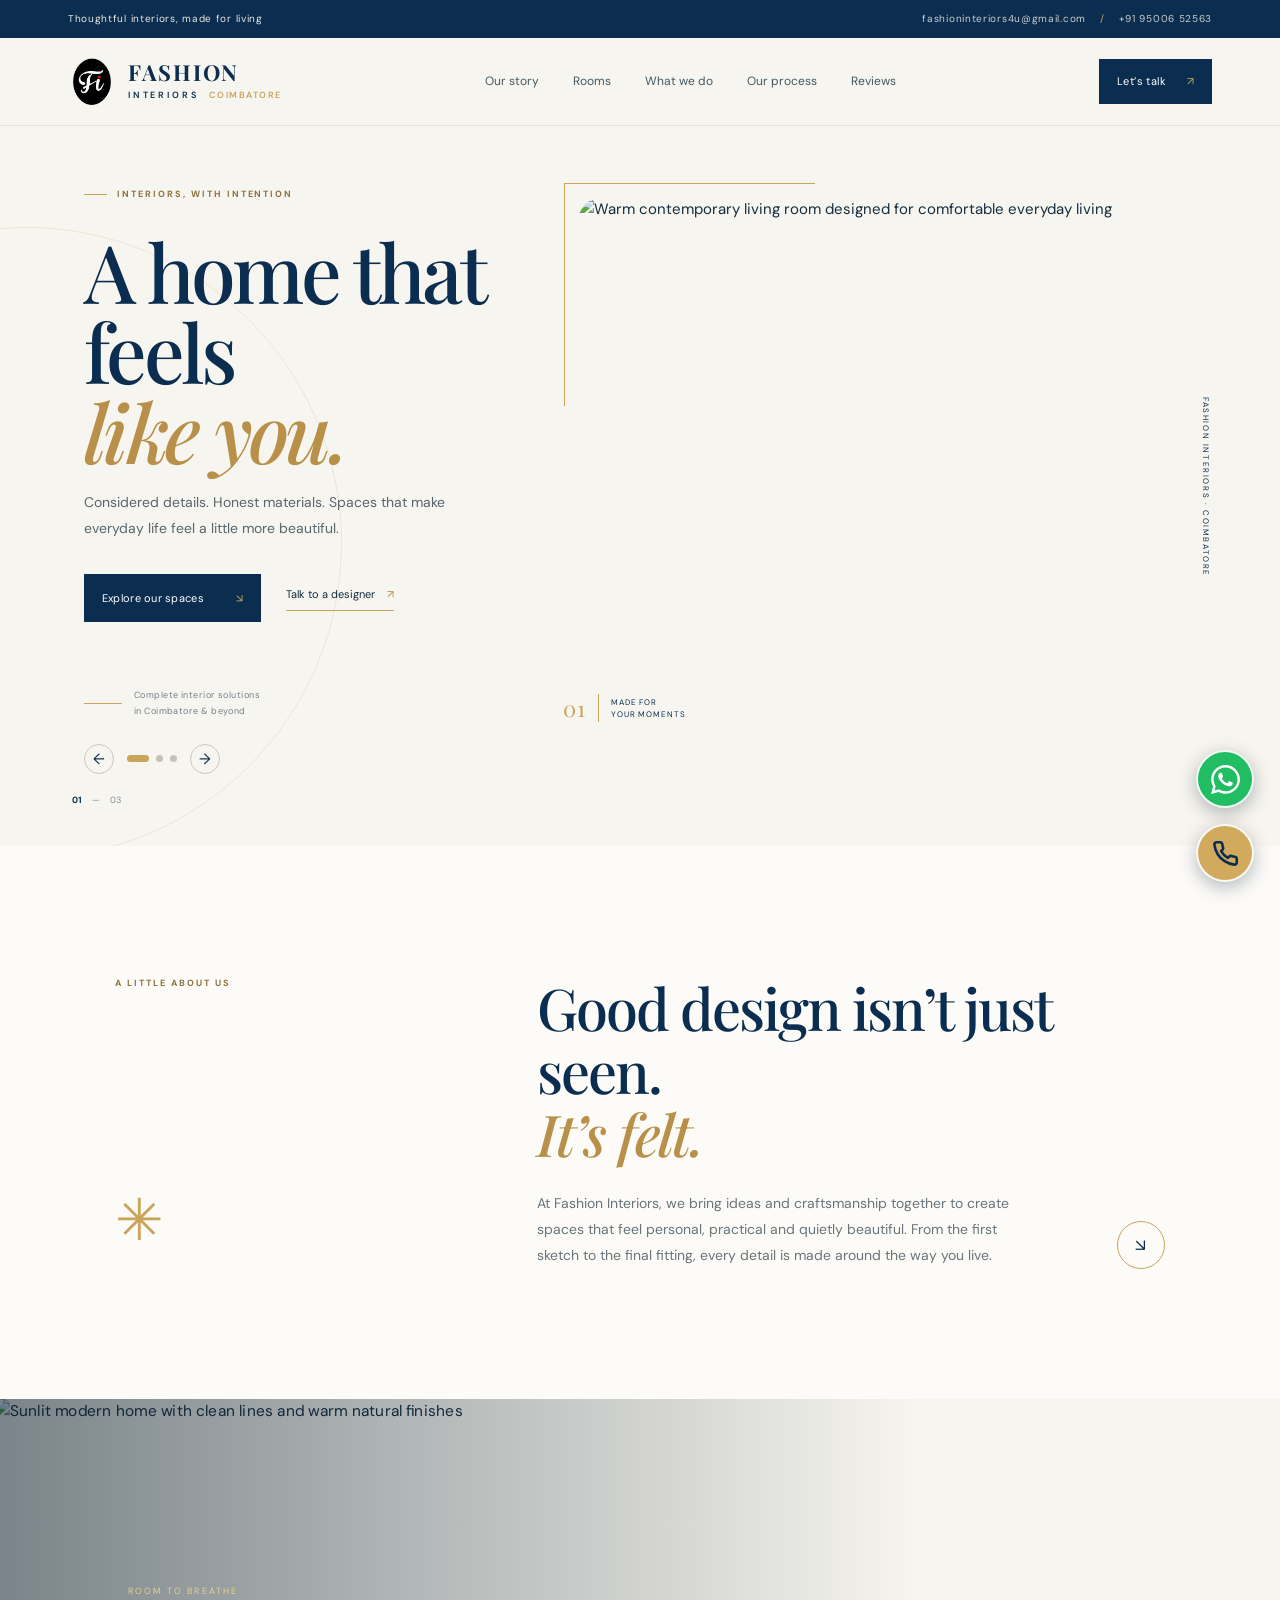
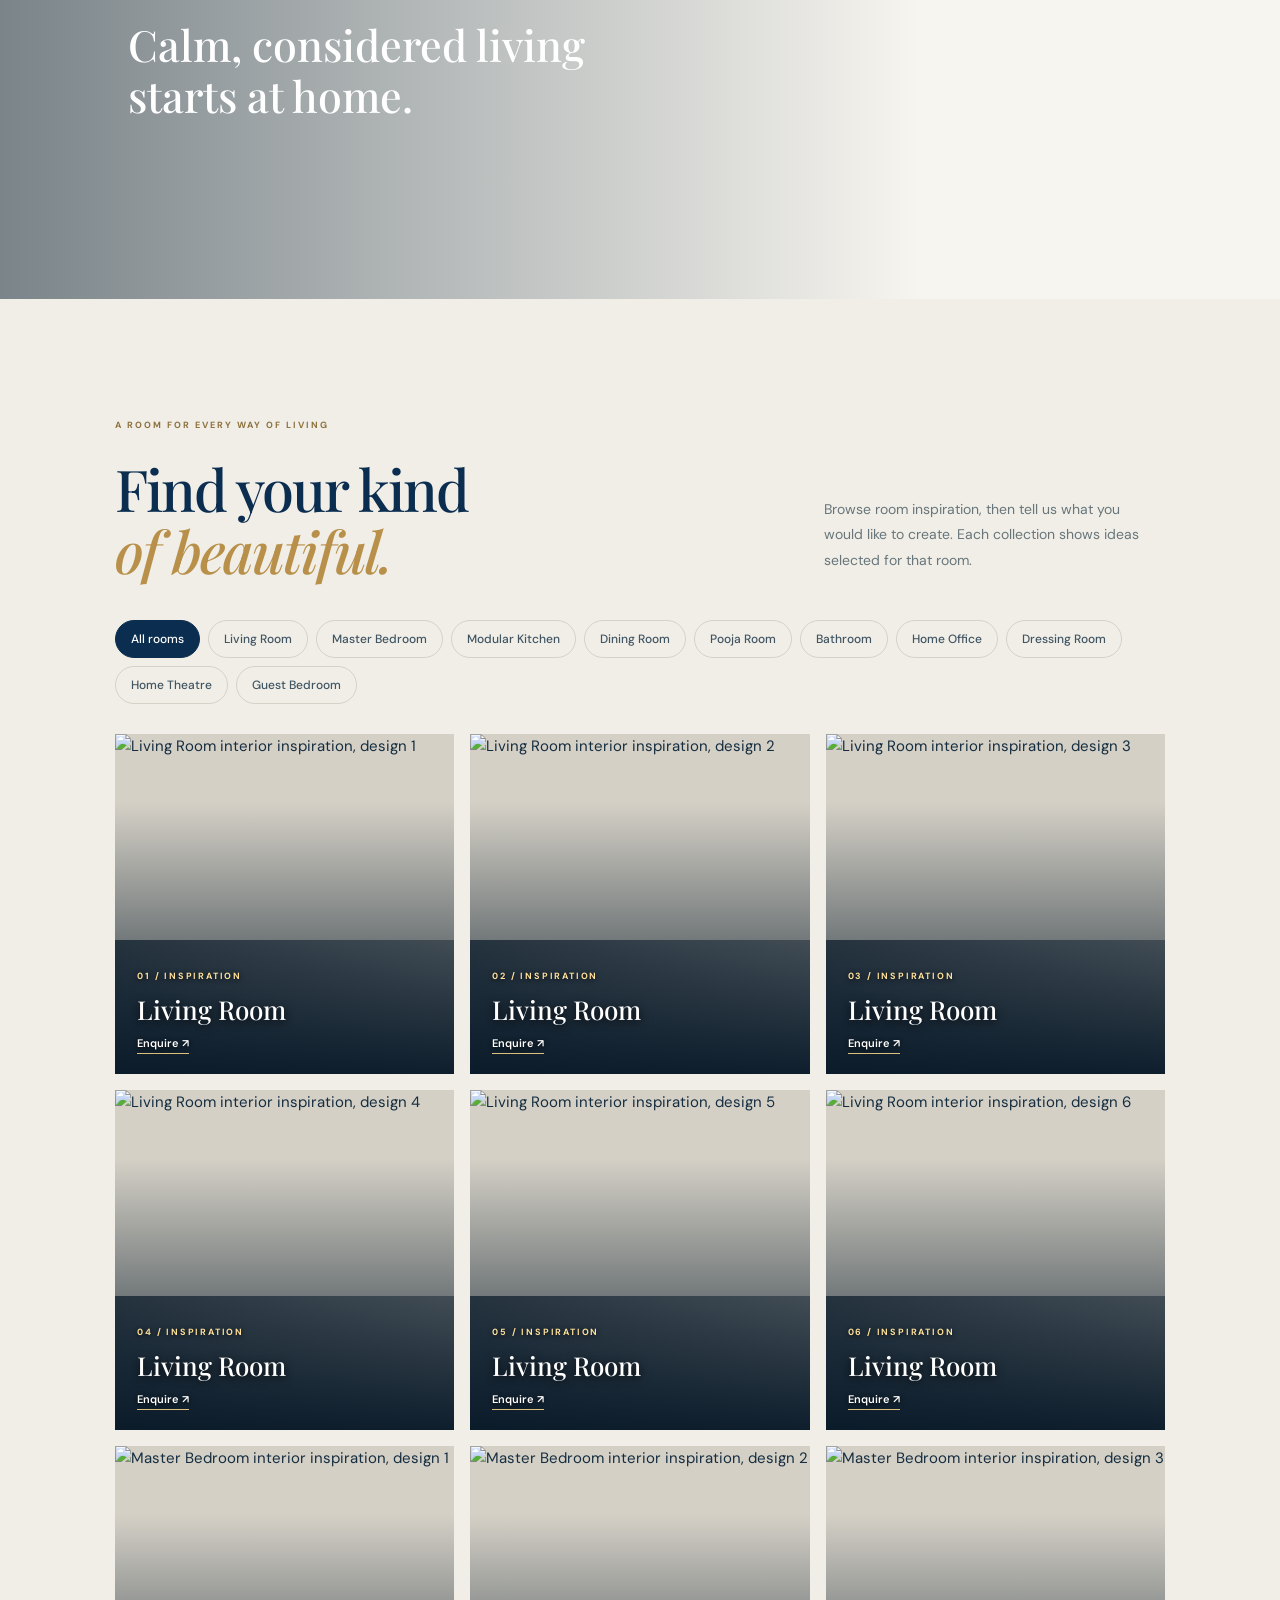
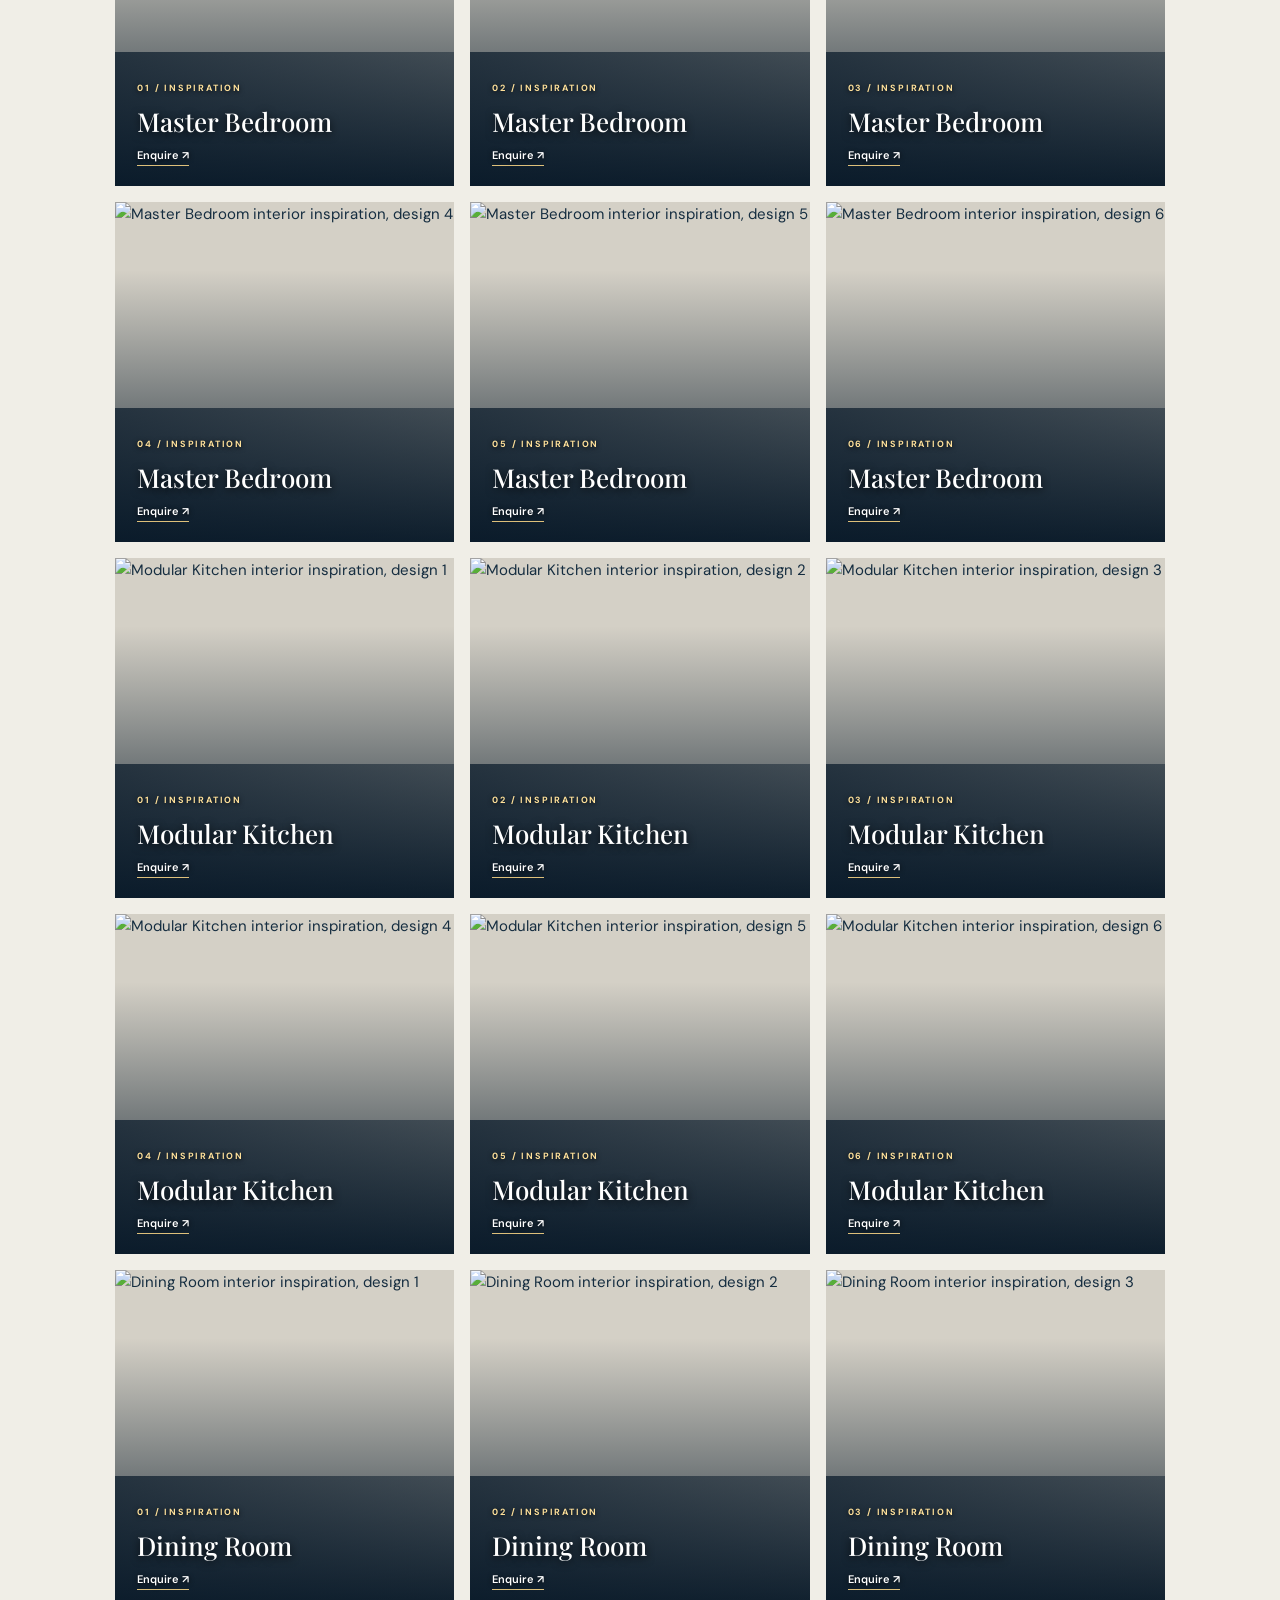
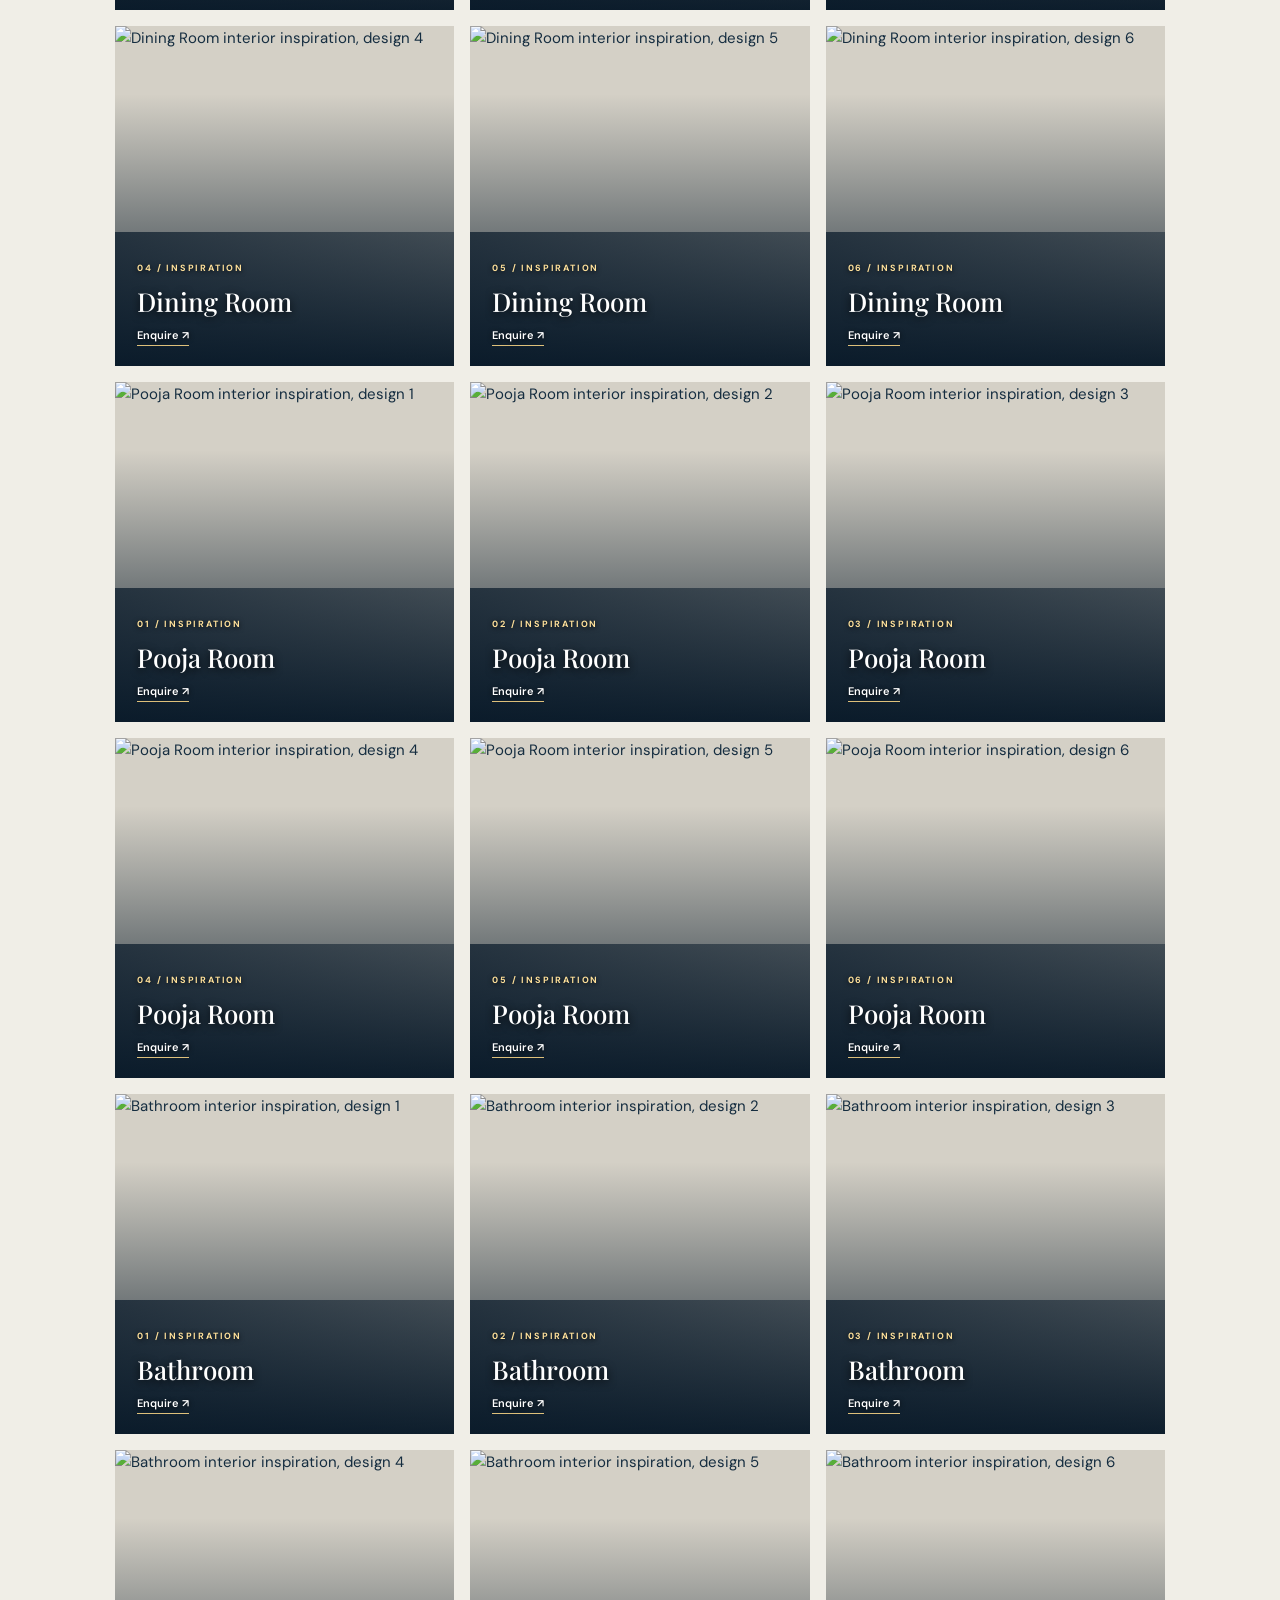
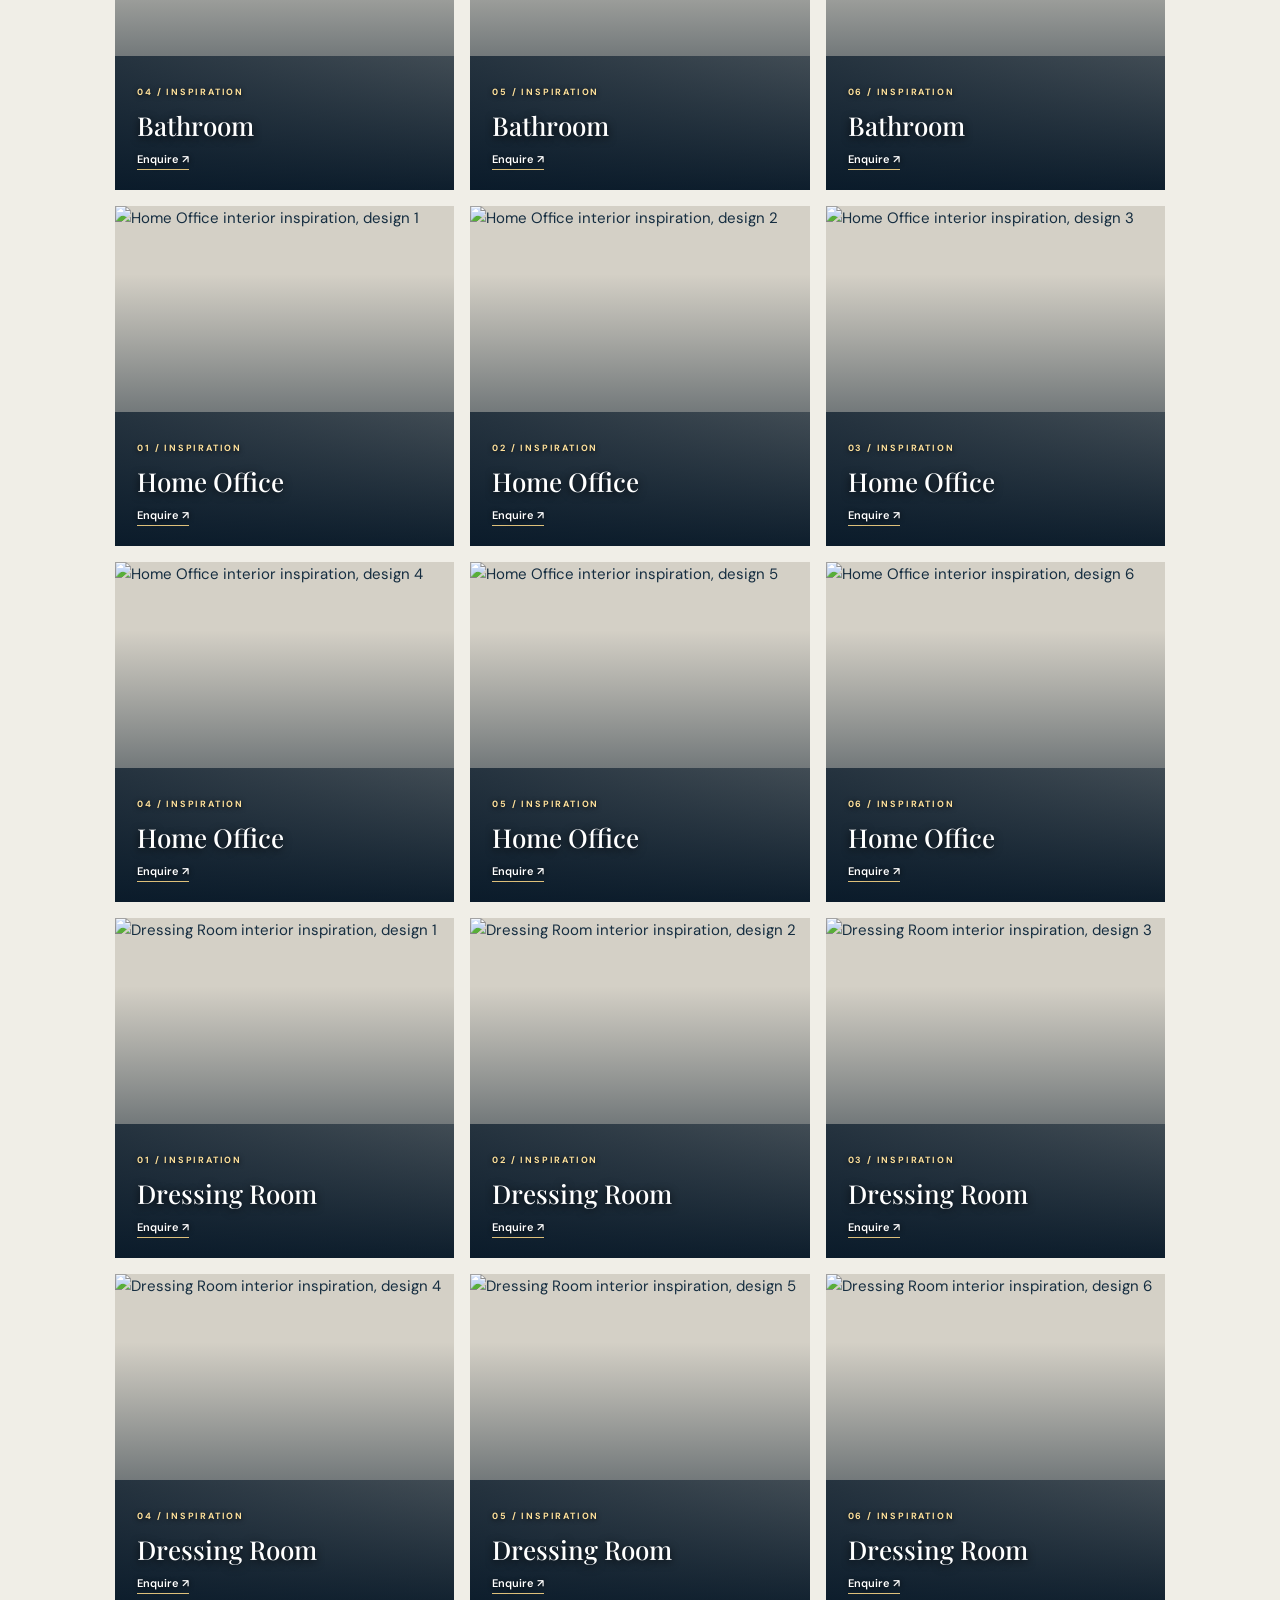
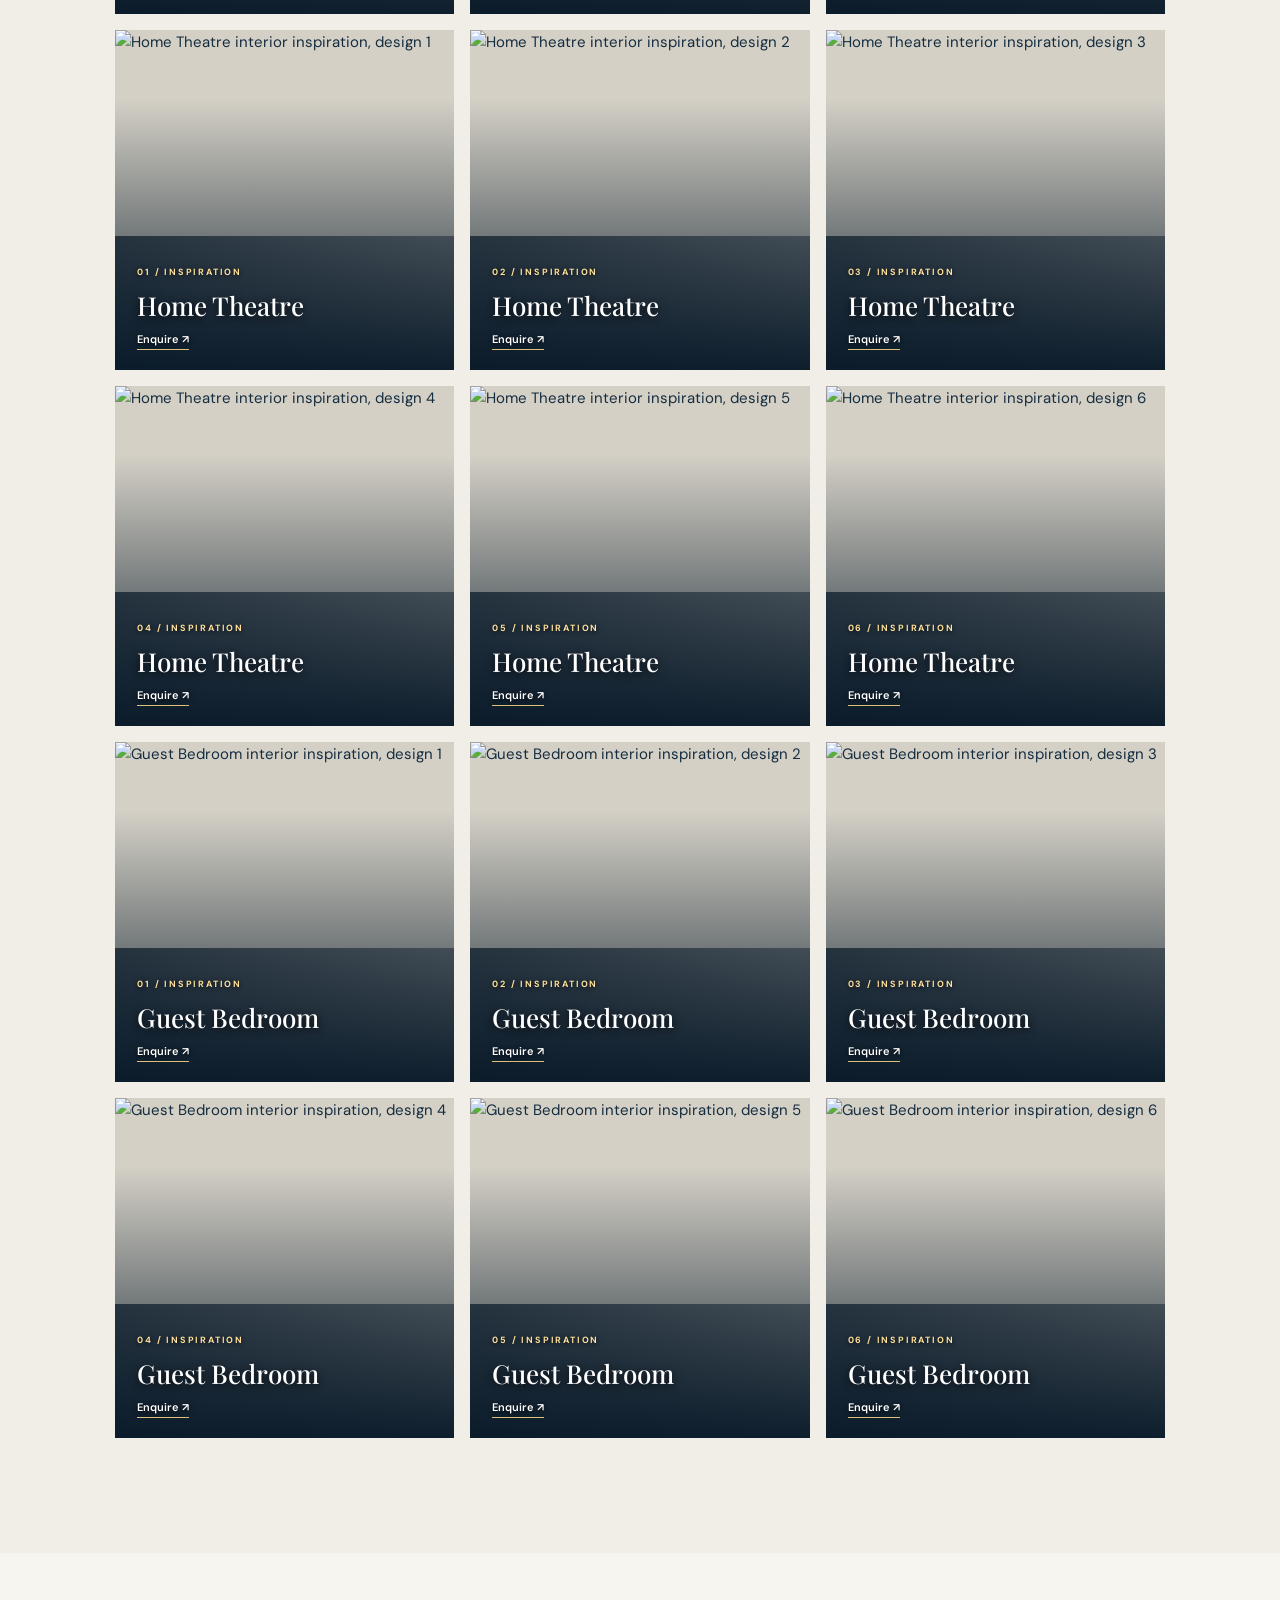
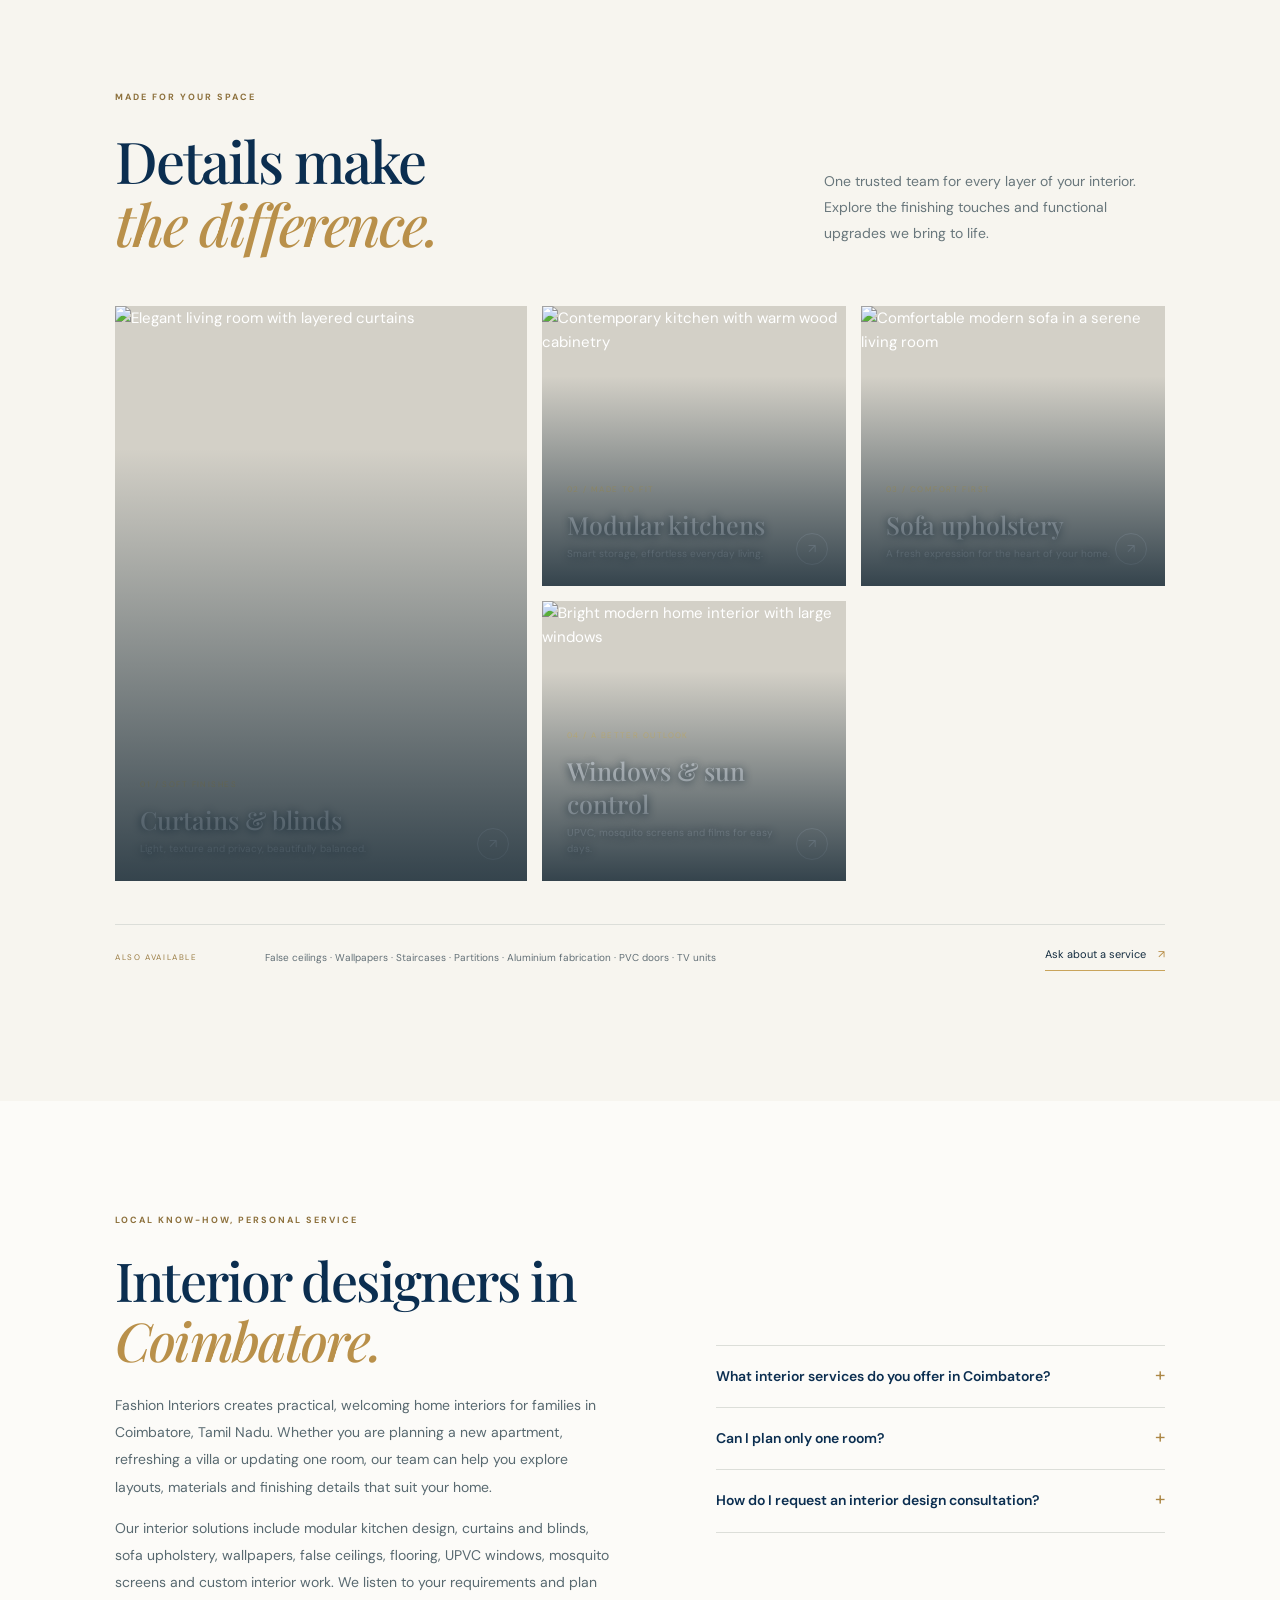
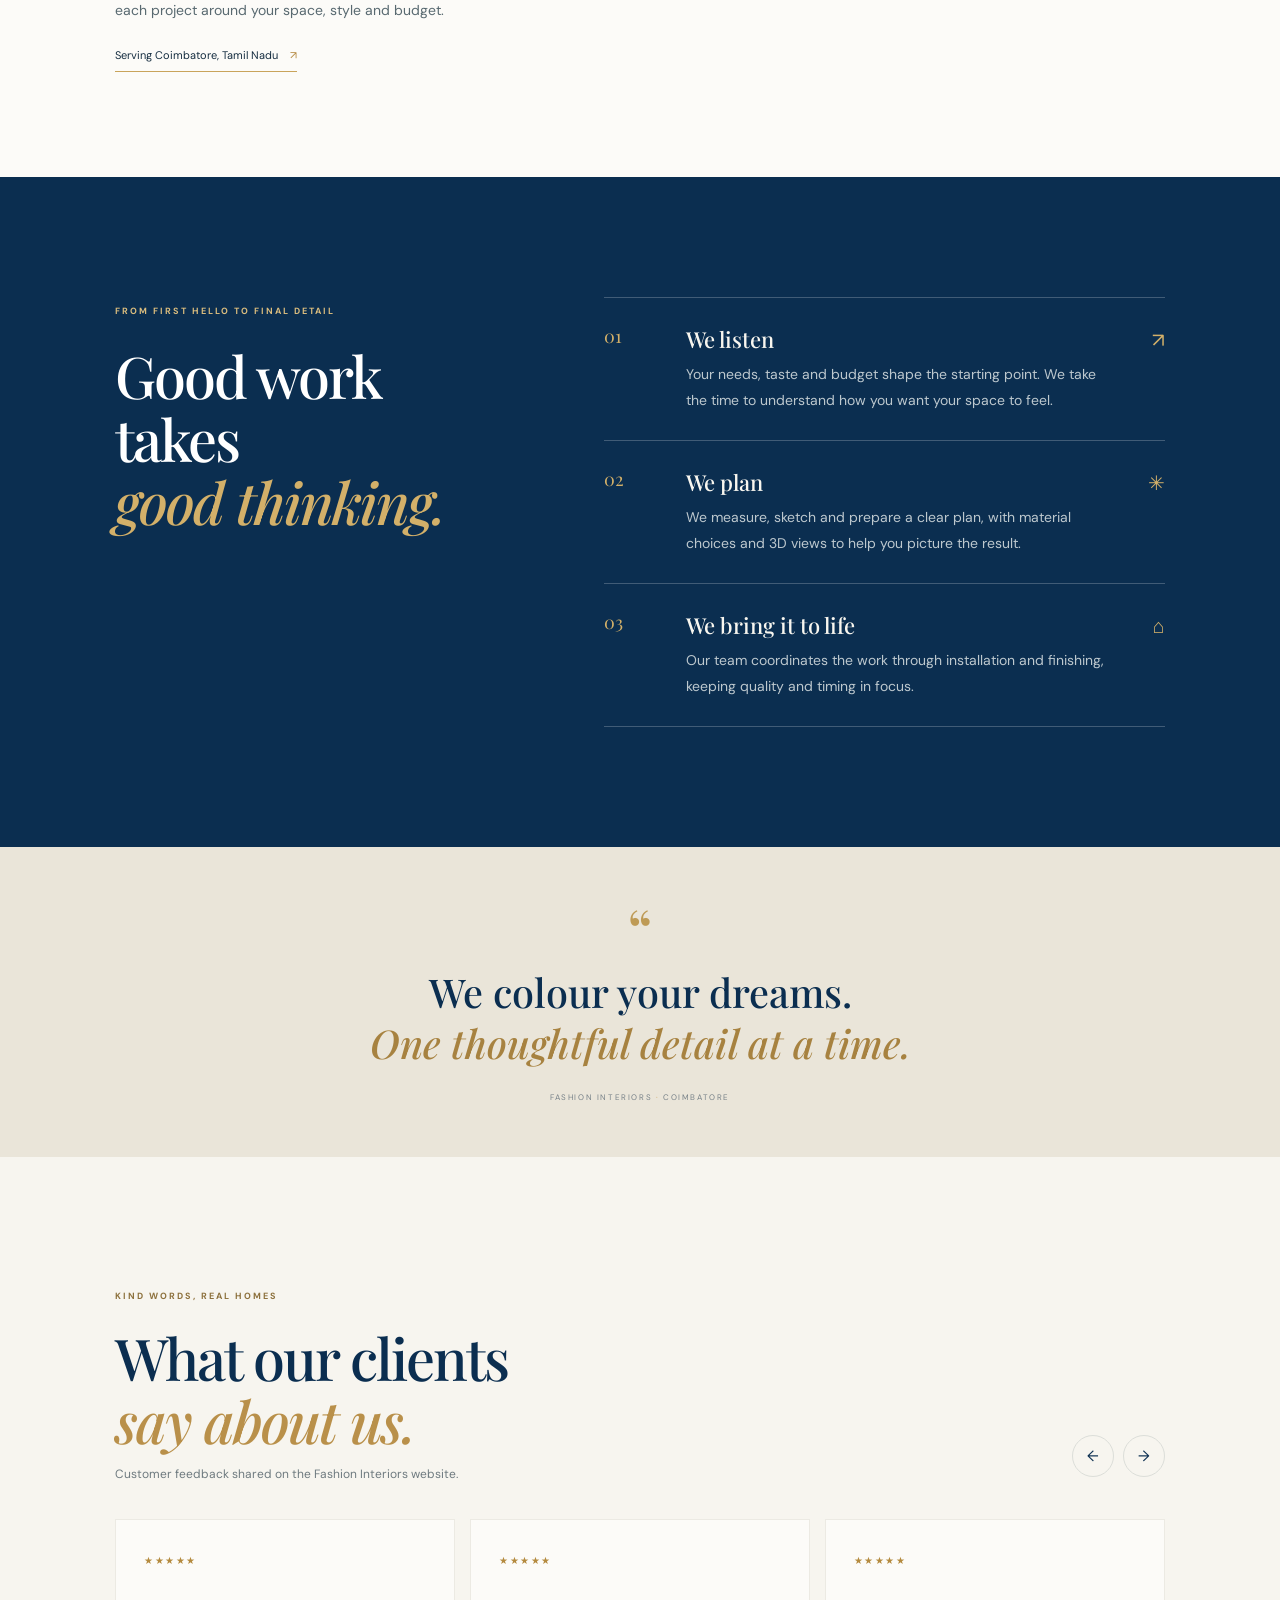
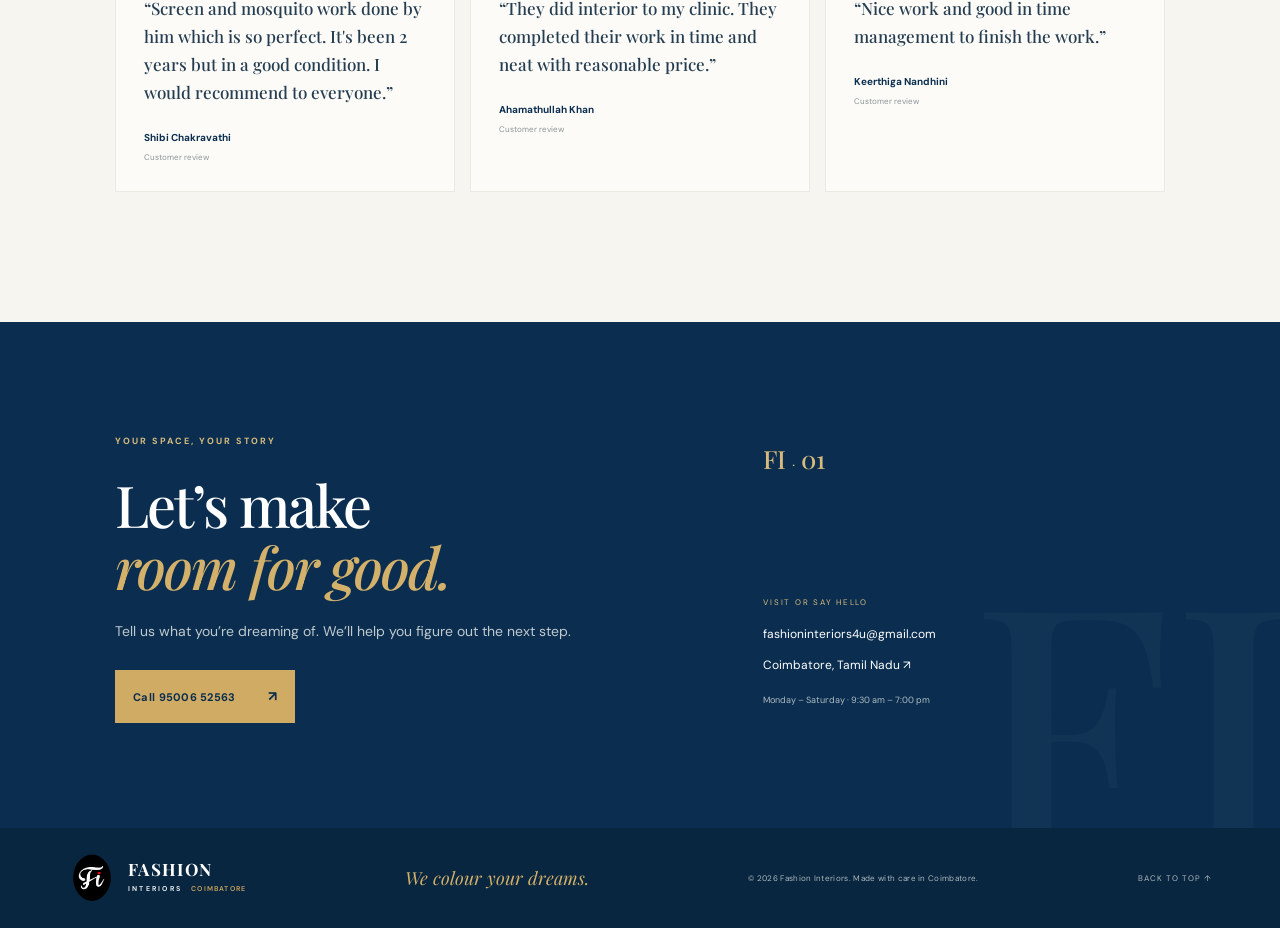
==== commit 7f60a507: "Add files via upload" ====
--- a/index.html
+++ b/index.html
@@ -1,67 +1,67 @@
-<!doctype html>
-<html lang="en">
-<head>
-  <meta charset="utf-8">
-  <meta name="viewport" content="width=device-width, initial-scale=1">
-  <meta name="theme-color" content="#f7f5ef">
-  <meta name="description" content="Fashion Interiors is a Coimbatore interior design and home interior company offering modular kitchens, curtains, wardrobes, false ceilings, flooring, UPVC windows and complete home interiors.">
-  <meta name="keywords" content="interior designers in Coimbatore, interior design Coimbatore, home interiors Coimbatore, modular kitchen Coimbatore, curtains Coimbatore, false ceiling Coimbatore, wallpaper Coimbatore, UPVC windows Coimbatore, sofa upholstery Coimbatore, Fashion Interiors">
-  <meta name="geo.region" content="IN-TN"><meta name="geo.placename" content="Coimbatore, Tamil Nadu"><meta name="geo.position" content="11.0168;76.9558">
-  <meta property="og:title" content="Fashion Interiors Coimbatore | Thoughtful Home Interiors">
-  <meta property="og:description" content="Complete home interior solutions in Coimbatore, from modular kitchens and curtains to flooring and custom finishes.">
-  <meta property="og:type" content="website">
-  <title>Interior Designers in Coimbatore | Fashion Interiors</title>
-  <link rel="preconnect" href="https://fonts.googleapis.com">
-  <link rel="preconnect" href="https://fonts.gstatic.com" crossorigin>
-  <link href="https://fonts.googleapis.com/css2?family=DM+Sans:wght@400;500;600;700&family=Playfair+Display:wght@500;600;700&display=swap" rel="stylesheet">
-  <link rel="stylesheet" href="style.css">
-  <script src="script.js" defer></script>
-  <script type="application/ld+json">
-  {"@context":"https://schema.org","@type":"HomeAndConstructionBusiness","name":"Fashion Interiors","url":"https://myfashioninteriors.com/","image":"https://images.unsplash.com/photo-1600210492486-724fe5c67fb0?auto=format&fit=crop&w=1200&q=85","telephone":"+91-95006-52563","email":"fashioninteriors4u@gmail.com","description":"Complete home interior solutions in Coimbatore, including modular kitchens, curtains, blinds, flooring, UPVC windows, wallpapers and false ceilings.","address":{"@type":"PostalAddress","addressLocality":"Coimbatore","addressRegion":"Tamil Nadu","addressCountry":"IN"},"areaServed":{"@type":"City","name":"Coimbatore"},"priceRange":"Contact for pricing","sameAs":["https://myfashioninteriors.com/"]}
-  </script>
-</head>
-<body>
-  <div class="topline"><span>Thoughtful interiors, made for living</span><div><a href="mailto:fashioninteriors4u@gmail.com">fashioninteriors4u@gmail.com</a><span class="top-sep">/</span><a href="tel:+919500652563">+91 95006 52563</a></div></div>
-  <header class="site-header" id="top">
-    <a class="brand" href="#top" aria-label="Fashion Interiors home"><img class="brand-logo" src="assets/fashion-interiors-logo.png" alt="Fashion Interiors logo"><span class="brand-copy"><strong>FASHION</strong><small>INTERIORS <em>COIMBATORE</em></small></span></a>
-    <button class="menu-toggle" aria-label="Open menu" aria-expanded="false"><span></span><span></span></button>
-    <nav class="nav-links"><a href="#about">Our story</a><a href="#rooms">Rooms</a><a href="#services">What we do</a><a href="#process">Our process</a><a href="#reviews">Reviews</a></nav>
-    <a class="header-cta" href="tel:+919500652563">Let’s talk <span>↗</span></a>
-  </header>
-  <main>
-    <section class="hero" aria-label="Fashion Interiors highlights">
-      <div class="hero-copy reveal"><span class="eyebrow"><i></i> <span id="hero-kicker">INTERIORS, WITH INTENTION</span></span><h1 id="hero-title">A home that feels<br><em>like you.</em></h1><p id="hero-description">Considered details. Honest materials. Spaces that make everyday life feel a little more beautiful.</p><div class="hero-actions"><a class="button button-dark" href="#rooms">Explore our spaces <span>↘</span></a><a class="text-link" href="tel:+919500652563">Talk to a designer <span>↗</span></a></div><div class="hero-note"><span class="note-line"></span><span>Complete interior solutions<br>in Coimbatore & beyond</span></div><div class="hero-controls"><button class="hero-prev" aria-label="Previous slide">←</button><div class="hero-dots" aria-label="Choose a slide"><button class="active" aria-label="Show slide 1"></button><button aria-label="Show slide 2"></button><button aria-label="Show slide 3"></button></div><button class="hero-next" aria-label="Next slide">→</button></div></div>
-      <div class="hero-visual reveal"><img id="hero-image" src="https://images.unsplash.com/photo-1600210492486-724fe5c67fb0?auto=format&fit=crop&w=1800&q=88" alt="Warm contemporary living room designed for comfortable everyday living"><div class="image-stamp"><span id="hero-number">01</span><i></i><span id="hero-stamp">MADE FOR<br>YOUR MOMENTS</span></div><div class="vertical-label">FASHION INTERIORS · COIMBATORE</div></div>
-      <div class="hero-count"><strong id="hero-current">01</strong><span>—</span><span>03</span></div>
-    </section>
-    <section class="intro section-pad" id="about"><div class="intro-label reveal"><span class="eyebrow">A LITTLE ABOUT US</span><span class="ornament">✳</span></div><div class="intro-content reveal"><h2>Good design isn’t just seen.<br><em>It’s felt.</em></h2><div class="intro-bottom"><p>At Fashion Interiors, we bring ideas and craftsmanship together to create spaces that feel personal, practical and quietly beautiful. From the first sketch to the final fitting, every detail is made around the way you live.</p><a class="circle-link" href="#process" aria-label="Read about our process">↘</a></div></div></section>
-    <section class="photo-break"><img src="https://images.unsplash.com/photo-1600607687939-ce8a6c25118c?auto=format&fit=crop&w=2000&q=85" alt="Sunlit modern home with clean lines and warm natural finishes"><div class="photo-caption"><span>ROOM TO BREATHE</span><p>Calm, considered living<br>starts at home.</p></div></section>
-    <section class="rooms section-pad" id="rooms"><div class="section-heading reveal"><div><span class="eyebrow">A ROOM FOR EVERY WAY OF LIVING</span><h2>Find your kind<br><em>of beautiful.</em></h2></div><p>Browse room inspiration, then tell us what you would like to create. Each collection shows ideas selected for that room.</p></div><div class="room-filters" role="group" aria-label="Filter room inspiration"><button class="room-filter active" data-filter="all" aria-pressed="true">All rooms</button><button class="room-filter" data-filter="living" aria-pressed="false">Living Room</button><button class="room-filter" data-filter="master" aria-pressed="false">Master Bedroom</button><button class="room-filter" data-filter="kitchen" aria-pressed="false">Modular Kitchen</button><button class="room-filter" data-filter="dining" aria-pressed="false">Dining Room</button><button class="room-filter" data-filter="pooja" aria-pressed="false">Pooja Room</button><button class="room-filter" data-filter="bathroom" aria-pressed="false">Bathroom</button><button class="room-filter" data-filter="office" aria-pressed="false">Home Office</button><button class="room-filter" data-filter="dressing" aria-pressed="false">Dressing Room</button><button class="room-filter" data-filter="theatre" aria-pressed="false">Home Theatre</button><button class="room-filter" data-filter="guest" aria-pressed="false">Guest Bedroom</button></div><div class="room-grid" aria-live="polite"></div></section>
-    <section class="services section-pad" id="services"><div class="section-heading reveal"><div><span class="eyebrow">MADE FOR YOUR SPACE</span><h2>Details make<br><em>the difference.</em></h2></div><p>One trusted team for every layer of your interior. Explore the finishing touches and functional upgrades we bring to life.</p></div><div class="service-grid">
-      <article class="service-card service-large reveal"><img src="https://images.unsplash.com/photo-1600607687920-4e2a09cf159d?auto=format&fit=crop&w=1100&q=85" alt="Elegant living room with layered curtains"><div class="service-overlay"><span>01 / SOFT FINISHES</span><h3>Curtains & blinds</h3><p>Light, texture and privacy, beautifully balanced.</p></div><a href="tel:+919500652563" class="service-arrow" aria-label="Enquire about curtains and blinds">↗</a></article>
-      <article class="service-card reveal"><img src="https://images.unsplash.com/photo-1600607687644-c7171b42498f?auto=format&fit=crop&w=950&q=85" alt="Contemporary kitchen with warm wood cabinetry"><div class="service-overlay"><span>02 / MADE TO FIT</span><h3>Modular kitchens</h3><p>Smart storage, effortless everyday living.</p></div><a href="tel:+919500652563" class="service-arrow" aria-label="Enquire about modular kitchens">↗</a></article>
-      <article class="service-card reveal"><img src="https://images.unsplash.com/photo-1616486338812-3dadae4b4ace?auto=format&fit=crop&w=950&q=85" alt="Comfortable modern sofa in a serene living room"><div class="service-overlay"><span>03 / COMFORT FIRST</span><h3>Sofa upholstery</h3><p>A fresh expression for the heart of your home.</p></div><a href="tel:+919500652563" class="service-arrow" aria-label="Enquire about sofa upholstery">↗</a></article>
-      <article class="service-card reveal"><img src="https://images.unsplash.com/photo-1600566753086-00f18fb6b3ea?auto=format&fit=crop&w=950&q=85" alt="Bright modern home interior with large windows"><div class="service-overlay"><span>04 / A BETTER OUTLOOK</span><h3>Windows & sun control</h3><p>UPVC, mosquito screens and films for easy days.</p></div><a href="tel:+919500652563" class="service-arrow" aria-label="Enquire about windows and sun control">↗</a></article>
-      <article class="service-card service-wide reveal"><img src="https://images.unsplash.com/photo-1600607687939-ce8a6c25118c?auto=format&fit=crop&w=1200&q=85" alt="Refined wood flooring in a warm modern interior"><div class="service-overlay"><span>05 / FROM THE GROUND UP</span><h3>Flooring & finishes</h3><p>Wood, vinyl, carpets and walls that bring a room together.</p></div><a href="tel:+919500652563" class="service-arrow" aria-label="Enquire about flooring and finishes">↗</a></article>
-    </div><div class="service-foot"><span>ALSO AVAILABLE</span><p>False ceilings · Wallpapers · Staircases · Partitions · Aluminium fabrication · PVC doors · TV units</p><a class="text-link" href="tel:+919500652563">Ask about a service <span>↗</span></a></div></section>
-    <section class="local-seo section-pad" aria-labelledby="local-heading"><div class="local-copy reveal"><span class="eyebrow">LOCAL KNOW-HOW, PERSONAL SERVICE</span><h2 id="local-heading">Interior designers in <em>Coimbatore.</em></h2><p>Fashion Interiors creates practical, welcoming home interiors for families in Coimbatore, Tamil Nadu. Whether you are planning a new apartment, refreshing a villa or updating one room, our team can help you explore layouts, materials and finishing details that suit your home.</p><p>Our interior solutions include modular kitchen design, curtains and blinds, sofa upholstery, wallpapers, false ceilings, flooring, UPVC windows, mosquito screens and custom interior work. We listen to your requirements and plan each project around your space, style and budget.</p><a class="text-link" href="https://maps.google.com/?q=Coimbatore" target="_blank" rel="noreferrer">Serving Coimbatore, Tamil Nadu <span>↗</span></a></div><div class="local-faq reveal"><details><summary>What interior services do you offer in Coimbatore?</summary><p>We help with modular kitchens, curtains, blinds, sofa upholstery, wallpapers, false ceilings, flooring, UPVC windows, mosquito screens and other interior finishing work.</p></details><details><summary>Can I plan only one room?</summary><p>Yes. You can discuss a single-room update or a complete home interior project with our team.</p></details><details><summary>How do I request an interior design consultation?</summary><p>Call us at +91 95006 52563 or send a WhatsApp message. Share your room type, location and what you would like to change so we can get started.</p></details></div></section>
-    <section class="process section-pad" id="process"><div class="process-top reveal"><span class="eyebrow">FROM FIRST HELLO TO FINAL DETAIL</span><h2>Good work takes<br><em>good thinking.</em></h2></div><div class="steps"><article class="step reveal"><span class="step-no">01</span><div><h3>We listen</h3><p>Your needs, taste and budget shape the starting point. We take the time to understand how you want your space to feel.</p></div><span class="step-symbol">↗</span></article><article class="step reveal"><span class="step-no">02</span><div><h3>We plan</h3><p>We measure, sketch and prepare a clear plan, with material choices and 3D views to help you picture the result.</p></div><span class="step-symbol">✳</span></article><article class="step reveal"><span class="step-no">03</span><div><h3>We bring it to life</h3><p>Our team coordinates the work through installation and finishing, keeping quality and timing in focus.</p></div><span class="step-symbol">⌂</span></article></div></section>
-    <section class="quote-band"><span class="quote-mark">“</span><blockquote>We colour your dreams.<br><em>One thoughtful detail at a time.</em></blockquote><span class="quote-sign">FASHION INTERIORS <i>·</i> COIMBATORE</span></section>
-    <section class="reviews section-pad" id="reviews"><div class="reviews-head reveal"><div><span class="eyebrow">KIND WORDS, REAL HOMES</span><h2>What our clients<br><em>say about us.</em></h2><p class="reviews-intro">Customer feedback shared on the Fashion Interiors website.</p></div><div class="review-controls"><button class="review-prev" aria-label="Previous review">←</button><button class="review-next" aria-label="Next review">→</button></div></div><div class="review-window"><div class="review-track">
-      <article class="review-card"><span class="stars">★★★★★</span><p>“Screen and mosquito work done by him which is so perfect. It's been 2 years but in a good condition. I would recommend to everyone.”</p><strong>Shibi Chakravathi</strong><small>Customer review</small></article>
-      <article class="review-card"><span class="stars">★★★★★</span><p>“They did interior to my clinic. They completed their work in time and neat with reasonable price.”</p><strong>Ahamathullah Khan</strong><small>Customer review</small></article>
-      <article class="review-card"><span class="stars">★★★★★</span><p>“Nice work and good in time management to finish the work.”</p><strong>Keerthiga Nandhini</strong><small>Customer review</small></article>
-      <article class="review-card"><span class="stars">★★★★★</span><p>“Professional interior designers, best price and good quality. Mostly completion of work on time.”</p><strong>Asan Javed</strong><small>Customer review</small></article>
-      <article class="review-card"><span class="stars">★★★★★</span><p>“I absolutely loved the work and they are very professional. I would definitely recommend to anyone.”</p><strong>Dina Karan</strong><small>Customer review</small></article>
-      <article class="review-card"><span class="stars">★★★★★</span><p>“Personally I like their work. I would recommend to all. The door designs are all good.”</p><strong>Billa Hangover</strong><small>Customer review</small></article>
-      <article class="review-card"><span class="stars">★★★★★</span><p>“Timely work, not keeping wait. Genuine rate in market. Highly suggested for interior works.”</p><strong>My World</strong><small>Customer review</small></article>
-      <article class="review-card"><span class="stars">★★★★★</span><p>“Good servicing and professional work. Unique design with better price makes everyone satisfied.”</p><strong>Arvind S.</strong><small>Customer review</small></article>
-      <article class="review-card"><span class="stars">★★★★★</span><p>“Four years ago we installed a modular kitchen in my home. Still there is no issue and their service is also very good.”</p><strong>Surya Prakash P.</strong><small>Customer review</small></article>
-      <article class="review-card"><span class="stars">★★★★★</span><p>“So nice quality finishing with reasonable price. Keep it up.”</p><strong>Devaraj V.</strong><small>Customer review</small></article>
-    </div></div></section>
-    <section class="contact section-pad"><div class="contact-left reveal"><span class="eyebrow">YOUR SPACE, YOUR STORY</span><h2>Let’s make<br><em>room for good.</em></h2><p>Tell us what you’re dreaming of. We’ll help you figure out the next step.</p><a class="button button-gold" href="tel:+919500652563">Call 95006 52563 <span>↗</span></a></div><div class="contact-right reveal"><span class="contact-number">FI<span>·</span>01</span><div class="contact-detail"><span>VISIT OR SAY HELLO</span><a href="mailto:fashioninteriors4u@gmail.com">fashioninteriors4u@gmail.com</a><a href="https://maps.google.com/?q=Coimbatore" target="_blank" rel="noreferrer">Coimbatore, Tamil Nadu ↗</a><small>Monday – Saturday · 9:30 am – 7:00 pm</small></div></div></section>
-  </main>
-  <footer class="footer"><a class="brand brand-footer" href="#top"><img class="brand-logo" src="assets/fashion-interiors-logo.png" alt="Fashion Interiors logo"><span class="brand-copy"><strong>FASHION</strong><small>INTERIORS <em>COIMBATORE</em></small></span></a><span class="footer-tagline">We colour your dreams.</span><span class="footer-copy">© <span id="year"></span> Fashion Interiors. Made with care in Coimbatore.</span><a class="back-top" href="#top">BACK TO TOP ↑</a></footer>
-  <div class="floating-actions" aria-label="Contact Fashion Interiors"><a class="floating-whatsapp" href="https://wa.me/919500652563?text=Hi%20Fashion%20Interiors%2C%20I%27d%20like%20to%20discuss%20an%20interior%20project%20in%20Coimbatore." target="_blank" rel="noopener noreferrer" aria-label="Chat with Fashion Interiors on WhatsApp"><svg viewBox="0 0 448 512" aria-hidden="true"><path d="M380.9 97.1C339 55.1 283.2 32 223.9 32c-122.4 0-222 99.6-222 222 0 39.1 10.2 77.3 29.6 111L0 480l117.7-30.9c32.4 17.7 68.9 27 106.1 27h.1c122.3 0 224.1-99.6 224.1-222 0-59.3-25.2-115-67.1-157zm-157 341.6c-33.2 0-65.7-8.9-94-25.7l-6.7-4-69.8 18.3L72 359.2l-4.4-7c-18.5-29.4-28.2-63.3-28.2-98.2 0-101.7 82.8-184.5 184.6-184.5 49.3 0 95.6 19.2 130.4 54.1 34.8 34.9 56.2 81.2 56.1 130.5 0 101.8-84.9 184.6-186.6 184.6zm101.2-138.2c-5.5-2.8-32.8-16.2-37.9-18-5.1-1.9-8.8-2.8-12.5 2.8-3.7 5.6-14.3 18-17.6 21.8-3.2 3.7-6.5 4.2-12 1.4-32.6-16.3-54-29.1-75.5-66-5.7-9.8 5.7-9.1 16.3-30.3 1.8-3.7.9-6.9-.5-9.7-1.4-2.8-12.5-30.1-17.1-41.2-4.5-10.8-9.1-9.3-12.5-9.5-3.2-.2-6.9-.2-10.6-.2-3.7 0-9.7 1.4-14.8 6.9-5.1 5.6-19.4 19-19.4 46.3 0 27.3 19.9 53.7 22.6 57.4 2.8 3.7 39.1 59.7 94.8 83.8 35.2 15.2 49 16.5 66.6 13.9 10.7-1.6 32.8-13.4 37.4-26.4 4.6-13 4.6-24.1 3.2-26.4-1.3-2.5-5-3.9-10.5-6.6z"/></svg></a><a class="floating-call" href="tel:+919500652563" aria-label="Call Fashion Interiors"><svg viewBox="0 0 24 24" aria-hidden="true"><path d="M22 16.92v3a2 2 0 0 1-2.18 2 19.79 19.79 0 0 1-8.63-3.07 19.5 19.5 0 0 1-6-6A19.79 19.79 0 0 1 2.12 4.2 2 2 0 0 1 4.11 2h3a2 2 0 0 1 2 1.72c.12.96.35 1.9.7 2.8a2 2 0 0 1-.45 2.11L8.09 9.91a16 16 0 0 0 6 6l1.27-1.27a2 2 0 0 1 2.11-.45c.9.35 1.84.58 2.8.7A2 2 0 0 1 22 16.92Z"/></svg></a></div>
-</body>
-</html>
+<!doctype html>
+<html lang="en">
+<head>
+  <meta charset="utf-8">
+  <meta name="viewport" content="width=device-width, initial-scale=1">
+  <meta name="theme-color" content="#f7f5ef">
+  <meta name="description" content="Fashion Interiors is a Coimbatore interior design and home interior company offering modular kitchens, curtains, wardrobes, false ceilings, flooring, UPVC windows and complete home interiors.">
+  <meta name="keywords" content="interior designers in Coimbatore, interior design Coimbatore, home interiors Coimbatore, modular kitchen Coimbatore, curtains Coimbatore, false ceiling Coimbatore, wallpaper Coimbatore, UPVC windows Coimbatore, sofa upholstery Coimbatore, Fashion Interiors">
+  <meta name="geo.region" content="IN-TN"><meta name="geo.placename" content="Coimbatore, Tamil Nadu"><meta name="geo.position" content="11.0168;76.9558">
+  <meta property="og:title" content="Fashion Interiors Coimbatore | Thoughtful Home Interiors">
+  <meta property="og:description" content="Complete home interior solutions in Coimbatore, from modular kitchens and curtains to flooring and custom finishes.">
+  <meta property="og:type" content="website">
+  <title>Interior Designers in Coimbatore | Fashion Interiors</title>
+  <link rel="preconnect" href="https://fonts.googleapis.com">
+  <link rel="preconnect" href="https://fonts.gstatic.com" crossorigin>
+  <link href="https://fonts.googleapis.com/css2?family=DM+Sans:wght@400;500;600;700&family=Playfair+Display:wght@500;600;700&display=swap" rel="stylesheet">
+  <link rel="stylesheet" href="style.css">
+  <script src="script.js" defer></script>
+  <script type="application/ld+json">
+  {"@context":"https://schema.org","@type":"HomeAndConstructionBusiness","name":"Fashion Interiors","url":"https://myfashioninteriors.com/","image":"https://images.unsplash.com/photo-1600210492486-724fe5c67fb0?auto=format&fit=crop&w=1200&q=85","telephone":"+91-95006-52563","email":"fashioninteriors4u@gmail.com","description":"Complete home interior solutions in Coimbatore, including modular kitchens, curtains, blinds, flooring, UPVC windows, wallpapers and false ceilings.","address":{"@type":"PostalAddress","addressLocality":"Coimbatore","addressRegion":"Tamil Nadu","addressCountry":"IN"},"areaServed":{"@type":"City","name":"Coimbatore"},"priceRange":"Contact for pricing","sameAs":["https://myfashioninteriors.com/"]}
+  </script>
+</head>
+<body>
+  <div class="topline"><span>Thoughtful interiors, made for living</span><div><a href="mailto:fashioninteriors4u@gmail.com">fashioninteriors4u@gmail.com</a><span class="top-sep">/</span><a href="tel:+919500652563">+91 95006 52563</a></div></div>
+  <header class="site-header" id="top">
+    <a class="brand" href="#top" aria-label="Fashion Interiors home"><img class="brand-logo" src="./fashion-interiors-logo.png" alt="Fashion Interiors logo"><span class="brand-copy"><strong>FASHION</strong><small>INTERIORS <em>COIMBATORE</em></small></span></a>
+    <button class="menu-toggle" aria-label="Open menu" aria-expanded="false"><span></span><span></span></button>
+    <nav class="nav-links"><a href="#about">Our story</a><a href="#rooms">Rooms</a><a href="#services">What we do</a><a href="#process">Our process</a><a href="#reviews">Reviews</a></nav>
+    <a class="header-cta" href="tel:+919500652563">Let’s talk <span>↗</span></a>
+  </header>
+  <main>
+    <section class="hero" aria-label="Fashion Interiors highlights">
+      <div class="hero-copy reveal"><span class="eyebrow"><i></i> <span id="hero-kicker">INTERIORS, WITH INTENTION</span></span><h1 id="hero-title">A home that feels<br><em>like you.</em></h1><p id="hero-description">Considered details. Honest materials. Spaces that make everyday life feel a little more beautiful.</p><div class="hero-actions"><a class="button button-dark" href="#rooms">Explore our spaces <span>↘</span></a><a class="text-link" href="tel:+919500652563">Talk to a designer <span>↗</span></a></div><div class="hero-note"><span class="note-line"></span><span>Complete interior solutions<br>in Coimbatore & beyond</span></div><div class="hero-controls"><button class="hero-prev" aria-label="Previous slide">←</button><div class="hero-dots" aria-label="Choose a slide"><button class="active" aria-label="Show slide 1"></button><button aria-label="Show slide 2"></button><button aria-label="Show slide 3"></button></div><button class="hero-next" aria-label="Next slide">→</button></div></div>
+      <div class="hero-visual reveal"><img id="hero-image" src="https://images.unsplash.com/photo-1600210492486-724fe5c67fb0?auto=format&fit=crop&w=1800&q=88" alt="Warm contemporary living room designed for comfortable everyday living"><div class="image-stamp"><span id="hero-number">01</span><i></i><span id="hero-stamp">MADE FOR<br>YOUR MOMENTS</span></div><div class="vertical-label">FASHION INTERIORS · COIMBATORE</div></div>
+      <div class="hero-count"><strong id="hero-current">01</strong><span>—</span><span>03</span></div>
+    </section>
+    <section class="intro section-pad" id="about"><div class="intro-label reveal"><span class="eyebrow">A LITTLE ABOUT US</span><span class="ornament">✳</span></div><div class="intro-content reveal"><h2>Good design isn’t just seen.<br><em>It’s felt.</em></h2><div class="intro-bottom"><p>At Fashion Interiors, we bring ideas and craftsmanship together to create spaces that feel personal, practical and quietly beautiful. From the first sketch to the final fitting, every detail is made around the way you live.</p><a class="circle-link" href="#process" aria-label="Read about our process">↘</a></div></div></section>
+    <section class="photo-break"><img src="https://images.unsplash.com/photo-1600607687939-ce8a6c25118c?auto=format&fit=crop&w=2000&q=85" alt="Sunlit modern home with clean lines and warm natural finishes"><div class="photo-caption"><span>ROOM TO BREATHE</span><p>Calm, considered living<br>starts at home.</p></div></section>
+    <section class="rooms section-pad" id="rooms"><div class="section-heading reveal"><div><span class="eyebrow">A ROOM FOR EVERY WAY OF LIVING</span><h2>Find your kind<br><em>of beautiful.</em></h2></div><p>Browse room inspiration, then tell us what you would like to create. Each collection shows ideas selected for that room.</p></div><div class="room-filters" role="group" aria-label="Filter room inspiration"><button class="room-filter active" data-filter="all" aria-pressed="true">All rooms</button><button class="room-filter" data-filter="living" aria-pressed="false">Living Room</button><button class="room-filter" data-filter="master" aria-pressed="false">Master Bedroom</button><button class="room-filter" data-filter="kitchen" aria-pressed="false">Modular Kitchen</button><button class="room-filter" data-filter="dining" aria-pressed="false">Dining Room</button><button class="room-filter" data-filter="pooja" aria-pressed="false">Pooja Room</button><button class="room-filter" data-filter="bathroom" aria-pressed="false">Bathroom</button><button class="room-filter" data-filter="office" aria-pressed="false">Home Office</button><button class="room-filter" data-filter="dressing" aria-pressed="false">Dressing Room</button><button class="room-filter" data-filter="theatre" aria-pressed="false">Home Theatre</button><button class="room-filter" data-filter="guest" aria-pressed="false">Guest Bedroom</button></div><div class="room-grid" aria-live="polite"></div></section>
+    <section class="services section-pad" id="services"><div class="section-heading reveal"><div><span class="eyebrow">MADE FOR YOUR SPACE</span><h2>Details make<br><em>the difference.</em></h2></div><p>One trusted team for every layer of your interior. Explore the finishing touches and functional upgrades we bring to life.</p></div><div class="service-grid">
+      <article class="service-card service-large reveal"><img src="https://images.unsplash.com/photo-1600607687920-4e2a09cf159d?auto=format&fit=crop&w=1100&q=85" alt="Elegant living room with layered curtains"><div class="service-overlay"><span>01 / SOFT FINISHES</span><h3>Curtains & blinds</h3><p>Light, texture and privacy, beautifully balanced.</p></div><a href="tel:+919500652563" class="service-arrow" aria-label="Enquire about curtains and blinds">↗</a></article>
+      <article class="service-card reveal"><img src="https://images.unsplash.com/photo-1600607687644-c7171b42498f?auto=format&fit=crop&w=950&q=85" alt="Contemporary kitchen with warm wood cabinetry"><div class="service-overlay"><span>02 / MADE TO FIT</span><h3>Modular kitchens</h3><p>Smart storage, effortless everyday living.</p></div><a href="tel:+919500652563" class="service-arrow" aria-label="Enquire about modular kitchens">↗</a></article>
+      <article class="service-card reveal"><img src="https://images.unsplash.com/photo-1616486338812-3dadae4b4ace?auto=format&fit=crop&w=950&q=85" alt="Comfortable modern sofa in a serene living room"><div class="service-overlay"><span>03 / COMFORT FIRST</span><h3>Sofa upholstery</h3><p>A fresh expression for the heart of your home.</p></div><a href="tel:+919500652563" class="service-arrow" aria-label="Enquire about sofa upholstery">↗</a></article>
+      <article class="service-card reveal"><img src="https://images.unsplash.com/photo-1600566753086-00f18fb6b3ea?auto=format&fit=crop&w=950&q=85" alt="Bright modern home interior with large windows"><div class="service-overlay"><span>04 / A BETTER OUTLOOK</span><h3>Windows & sun control</h3><p>UPVC, mosquito screens and films for easy days.</p></div><a href="tel:+919500652563" class="service-arrow" aria-label="Enquire about windows and sun control">↗</a></article>
+      <article class="service-card service-wide reveal"><img src="https://images.unsplash.com/photo-1600607687939-ce8a6c25118c?auto=format&fit=crop&w=1200&q=85" alt="Refined wood flooring in a warm modern interior"><div class="service-overlay"><span>05 / FROM THE GROUND UP</span><h3>Flooring & finishes</h3><p>Wood, vinyl, carpets and walls that bring a room together.</p></div><a href="tel:+919500652563" class="service-arrow" aria-label="Enquire about flooring and finishes">↗</a></article>
+    </div><div class="service-foot"><span>ALSO AVAILABLE</span><p>False ceilings · Wallpapers · Staircases · Partitions · Aluminium fabrication · PVC doors · TV units</p><a class="text-link" href="tel:+919500652563">Ask about a service <span>↗</span></a></div></section>
+    <section class="local-seo section-pad" aria-labelledby="local-heading"><div class="local-copy reveal"><span class="eyebrow">LOCAL KNOW-HOW, PERSONAL SERVICE</span><h2 id="local-heading">Interior designers in <em>Coimbatore.</em></h2><p>Fashion Interiors creates practical, welcoming home interiors for families in Coimbatore, Tamil Nadu. Whether you are planning a new apartment, refreshing a villa or updating one room, our team can help you explore layouts, materials and finishing details that suit your home.</p><p>Our interior solutions include modular kitchen design, curtains and blinds, sofa upholstery, wallpapers, false ceilings, flooring, UPVC windows, mosquito screens and custom interior work. We listen to your requirements and plan each project around your space, style and budget.</p><a class="text-link" href="https://maps.google.com/?q=Coimbatore" target="_blank" rel="noreferrer">Serving Coimbatore, Tamil Nadu <span>↗</span></a></div><div class="local-faq reveal"><details><summary>What interior services do you offer in Coimbatore?</summary><p>We help with modular kitchens, curtains, blinds, sofa upholstery, wallpapers, false ceilings, flooring, UPVC windows, mosquito screens and other interior finishing work.</p></details><details><summary>Can I plan only one room?</summary><p>Yes. You can discuss a single-room update or a complete home interior project with our team.</p></details><details><summary>How do I request an interior design consultation?</summary><p>Call us at +91 95006 52563 or send a WhatsApp message. Share your room type, location and what you would like to change so we can get started.</p></details></div></section>
+    <section class="process section-pad" id="process"><div class="process-top reveal"><span class="eyebrow">FROM FIRST HELLO TO FINAL DETAIL</span><h2>Good work takes<br><em>good thinking.</em></h2></div><div class="steps"><article class="step reveal"><span class="step-no">01</span><div><h3>We listen</h3><p>Your needs, taste and budget shape the starting point. We take the time to understand how you want your space to feel.</p></div><span class="step-symbol">↗</span></article><article class="step reveal"><span class="step-no">02</span><div><h3>We plan</h3><p>We measure, sketch and prepare a clear plan, with material choices and 3D views to help you picture the result.</p></div><span class="step-symbol">✳</span></article><article class="step reveal"><span class="step-no">03</span><div><h3>We bring it to life</h3><p>Our team coordinates the work through installation and finishing, keeping quality and timing in focus.</p></div><span class="step-symbol">⌂</span></article></div></section>
+    <section class="quote-band"><span class="quote-mark">“</span><blockquote>We colour your dreams.<br><em>One thoughtful detail at a time.</em></blockquote><span class="quote-sign">FASHION INTERIORS <i>·</i> COIMBATORE</span></section>
+    <section class="reviews section-pad" id="reviews"><div class="reviews-head reveal"><div><span class="eyebrow">KIND WORDS, REAL HOMES</span><h2>What our clients<br><em>say about us.</em></h2><p class="reviews-intro">Customer feedback shared on the Fashion Interiors website.</p></div><div class="review-controls"><button class="review-prev" aria-label="Previous review">←</button><button class="review-next" aria-label="Next review">→</button></div></div><div class="review-window"><div class="review-track">
+      <article class="review-card"><span class="stars">★★★★★</span><p>“Screen and mosquito work done by him which is so perfect. It's been 2 years but in a good condition. I would recommend to everyone.”</p><strong>Shibi Chakravathi</strong><small>Customer review</small></article>
+      <article class="review-card"><span class="stars">★★★★★</span><p>“They did interior to my clinic. They completed their work in time and neat with reasonable price.”</p><strong>Ahamathullah Khan</strong><small>Customer review</small></article>
+      <article class="review-card"><span class="stars">★★★★★</span><p>“Nice work and good in time management to finish the work.”</p><strong>Keerthiga Nandhini</strong><small>Customer review</small></article>
+      <article class="review-card"><span class="stars">★★★★★</span><p>“Professional interior designers, best price and good quality. Mostly completion of work on time.”</p><strong>Asan Javed</strong><small>Customer review</small></article>
+      <article class="review-card"><span class="stars">★★★★★</span><p>“I absolutely loved the work and they are very professional. I would definitely recommend to anyone.”</p><strong>Dina Karan</strong><small>Customer review</small></article>
+      <article class="review-card"><span class="stars">★★★★★</span><p>“Personally I like their work. I would recommend to all. The door designs are all good.”</p><strong>Billa Hangover</strong><small>Customer review</small></article>
+      <article class="review-card"><span class="stars">★★★★★</span><p>“Timely work, not keeping wait. Genuine rate in market. Highly suggested for interior works.”</p><strong>My World</strong><small>Customer review</small></article>
+      <article class="review-card"><span class="stars">★★★★★</span><p>“Good servicing and professional work. Unique design with better price makes everyone satisfied.”</p><strong>Arvind S.</strong><small>Customer review</small></article>
+      <article class="review-card"><span class="stars">★★★★★</span><p>“Four years ago we installed a modular kitchen in my home. Still there is no issue and their service is also very good.”</p><strong>Surya Prakash P.</strong><small>Customer review</small></article>
+      <article class="review-card"><span class="stars">★★★★★</span><p>“So nice quality finishing with reasonable price. Keep it up.”</p><strong>Devaraj V.</strong><small>Customer review</small></article>
+    </div></div></section>
+    <section class="contact section-pad"><div class="contact-left reveal"><span class="eyebrow">YOUR SPACE, YOUR STORY</span><h2>Let’s make<br><em>room for good.</em></h2><p>Tell us what you’re dreaming of. We’ll help you figure out the next step.</p><a class="button button-gold" href="tel:+919500652563">Call 95006 52563 <span>↗</span></a></div><div class="contact-right reveal"><span class="contact-number">FI<span>·</span>01</span><div class="contact-detail"><span>VISIT OR SAY HELLO</span><a href="mailto:fashioninteriors4u@gmail.com">fashioninteriors4u@gmail.com</a><a href="https://maps.google.com/?q=Coimbatore" target="_blank" rel="noreferrer">Coimbatore, Tamil Nadu ↗</a><small>Monday – Saturday · 9:30 am – 7:00 pm</small></div></div></section>
+  </main>
+  <footer class="footer"><a class="brand brand-footer" href="#top"><img class="brand-logo" src="/fashion-interiors-logo.png" alt="Fashion Interiors logo"><span class="brand-copy"><strong>FASHION</strong><small>INTERIORS <em>COIMBATORE</em></small></span></a><span class="footer-tagline">We colour your dreams.</span><span class="footer-copy">© <span id="year"></span> Fashion Interiors. Made with care in Coimbatore.</span><a class="back-top" href="#top">BACK TO TOP ↑</a></footer>
+  <div class="floating-actions" aria-label="Contact Fashion Interiors"><a class="floating-whatsapp" href="https://wa.me/919500652563?text=Hi%20Fashion%20Interiors%2C%20I%27d%20like%20to%20discuss%20an%20interior%20project%20in%20Coimbatore." target="_blank" rel="noopener noreferrer" aria-label="Chat with Fashion Interiors on WhatsApp"><svg viewBox="0 0 448 512" aria-hidden="true"><path d="M380.9 97.1C339 55.1 283.2 32 223.9 32c-122.4 0-222 99.6-222 222 0 39.1 10.2 77.3 29.6 111L0 480l117.7-30.9c32.4 17.7 68.9 27 106.1 27h.1c122.3 0 224.1-99.6 224.1-222 0-59.3-25.2-115-67.1-157zm-157 341.6c-33.2 0-65.7-8.9-94-25.7l-6.7-4-69.8 18.3L72 359.2l-4.4-7c-18.5-29.4-28.2-63.3-28.2-98.2 0-101.7 82.8-184.5 184.6-184.5 49.3 0 95.6 19.2 130.4 54.1 34.8 34.9 56.2 81.2 56.1 130.5 0 101.8-84.9 184.6-186.6 184.6zm101.2-138.2c-5.5-2.8-32.8-16.2-37.9-18-5.1-1.9-8.8-2.8-12.5 2.8-3.7 5.6-14.3 18-17.6 21.8-3.2 3.7-6.5 4.2-12 1.4-32.6-16.3-54-29.1-75.5-66-5.7-9.8 5.7-9.1 16.3-30.3 1.8-3.7.9-6.9-.5-9.7-1.4-2.8-12.5-30.1-17.1-41.2-4.5-10.8-9.1-9.3-12.5-9.5-3.2-.2-6.9-.2-10.6-.2-3.7 0-9.7 1.4-14.8 6.9-5.1 5.6-19.4 19-19.4 46.3 0 27.3 19.9 53.7 22.6 57.4 2.8 3.7 39.1 59.7 94.8 83.8 35.2 15.2 49 16.5 66.6 13.9 10.7-1.6 32.8-13.4 37.4-26.4 4.6-13 4.6-24.1 3.2-26.4-1.3-2.5-5-3.9-10.5-6.6z"/></svg></a><a class="floating-call" href="tel:+919500652563" aria-label="Call Fashion Interiors"><svg viewBox="0 0 24 24" aria-hidden="true"><path d="M22 16.92v3a2 2 0 0 1-2.18 2 19.79 19.79 0 0 1-8.63-3.07 19.5 19.5 0 0 1-6-6A19.79 19.79 0 0 1 2.12 4.2 2 2 0 0 1 4.11 2h3a2 2 0 0 1 2 1.72c.12.96.35 1.9.7 2.8a2 2 0 0 1-.45 2.11L8.09 9.91a16 16 0 0 0 6 6l1.27-1.27a2 2 0 0 1 2.11-.45c.9.35 1.84.58 2.8.7A2 2 0 0 1 22 16.92Z"/></svg></a></div>
+</body>
+</html>
--- a/style.css
+++ b/style.css
@@ -69,3 +69,6 @@
 .floating-whatsapp svg path{fill:#fff;stroke:none}
 
 .floating-whatsapp svg{width:29px;height:33px;fill:#fff}
+
+.brand-logo{display:block;width:48px;height:48px;flex:0 0 48px;object-fit:contain;object-position:center}
+@media(max-width:680px){.brand-logo{width:40px;height:40px;flex-basis:40px}.brand-footer .brand-logo{width:35px;height:35px;flex-basis:35px}}
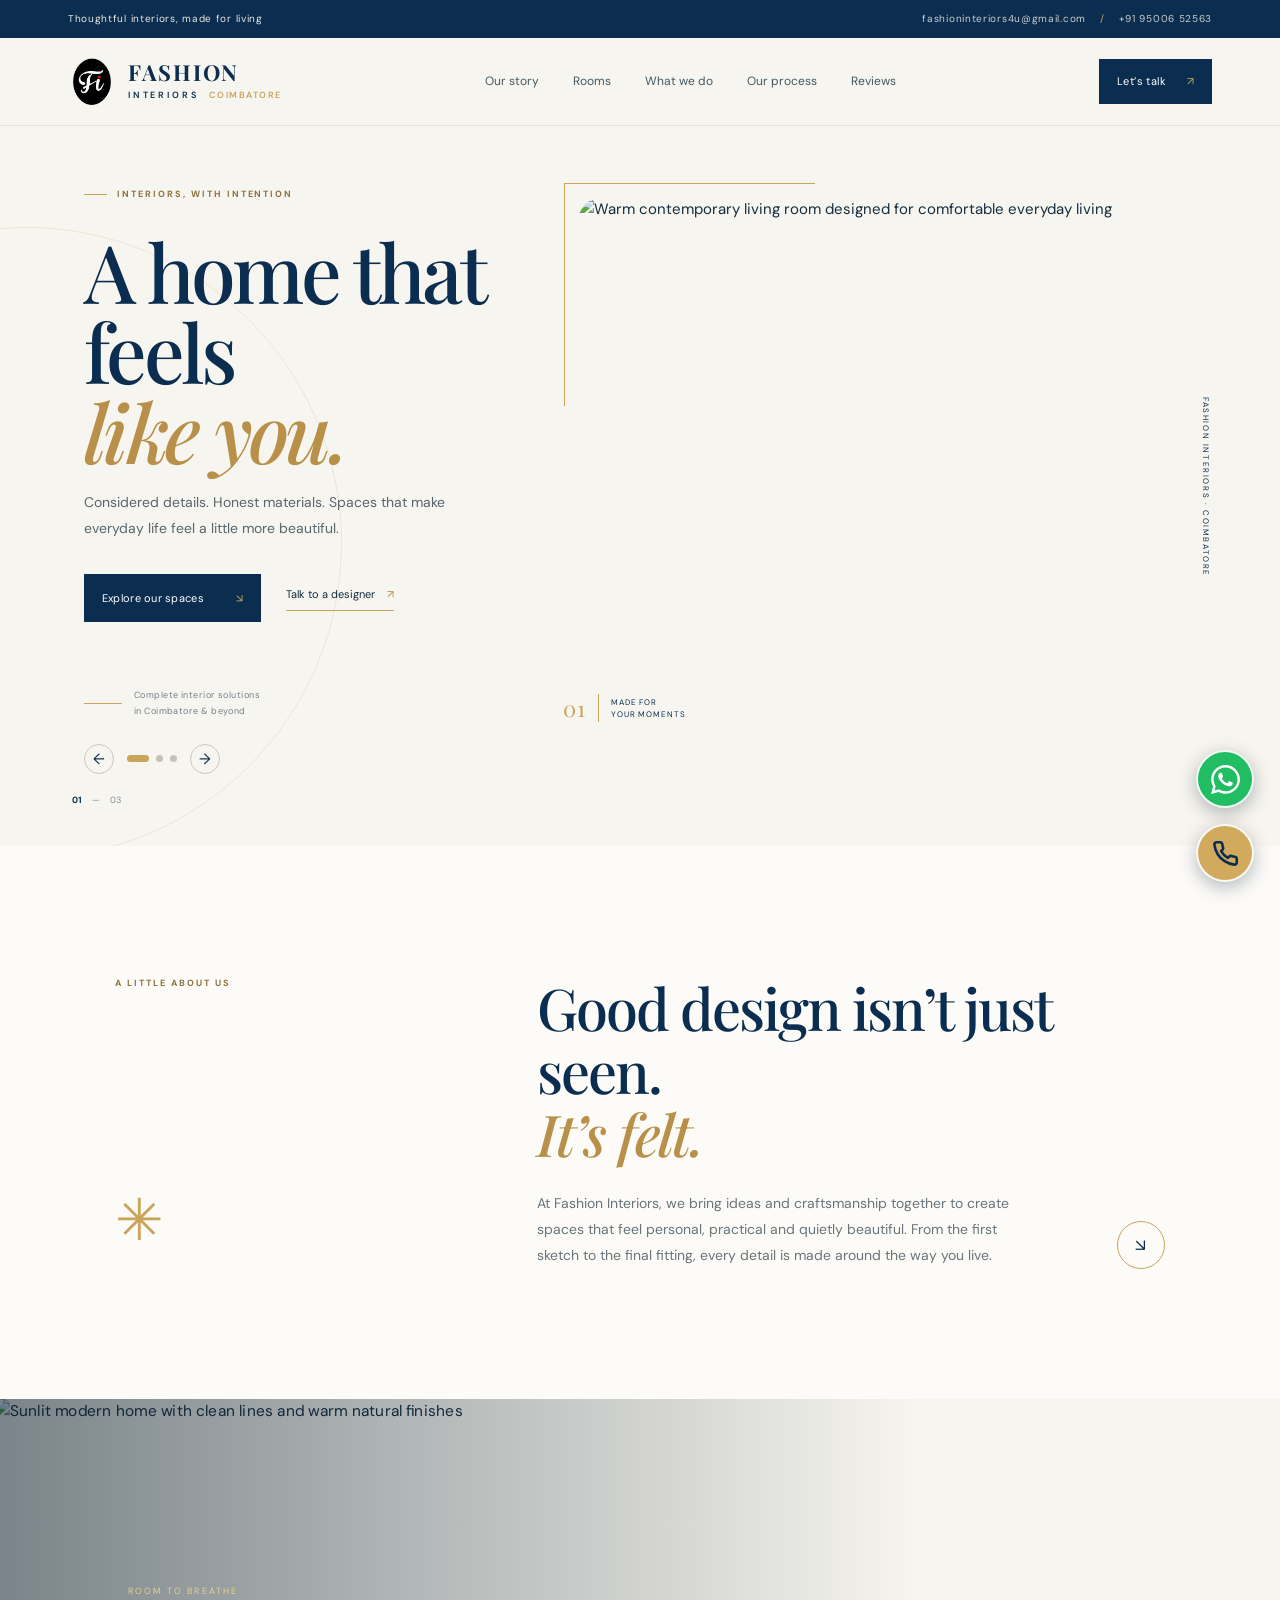
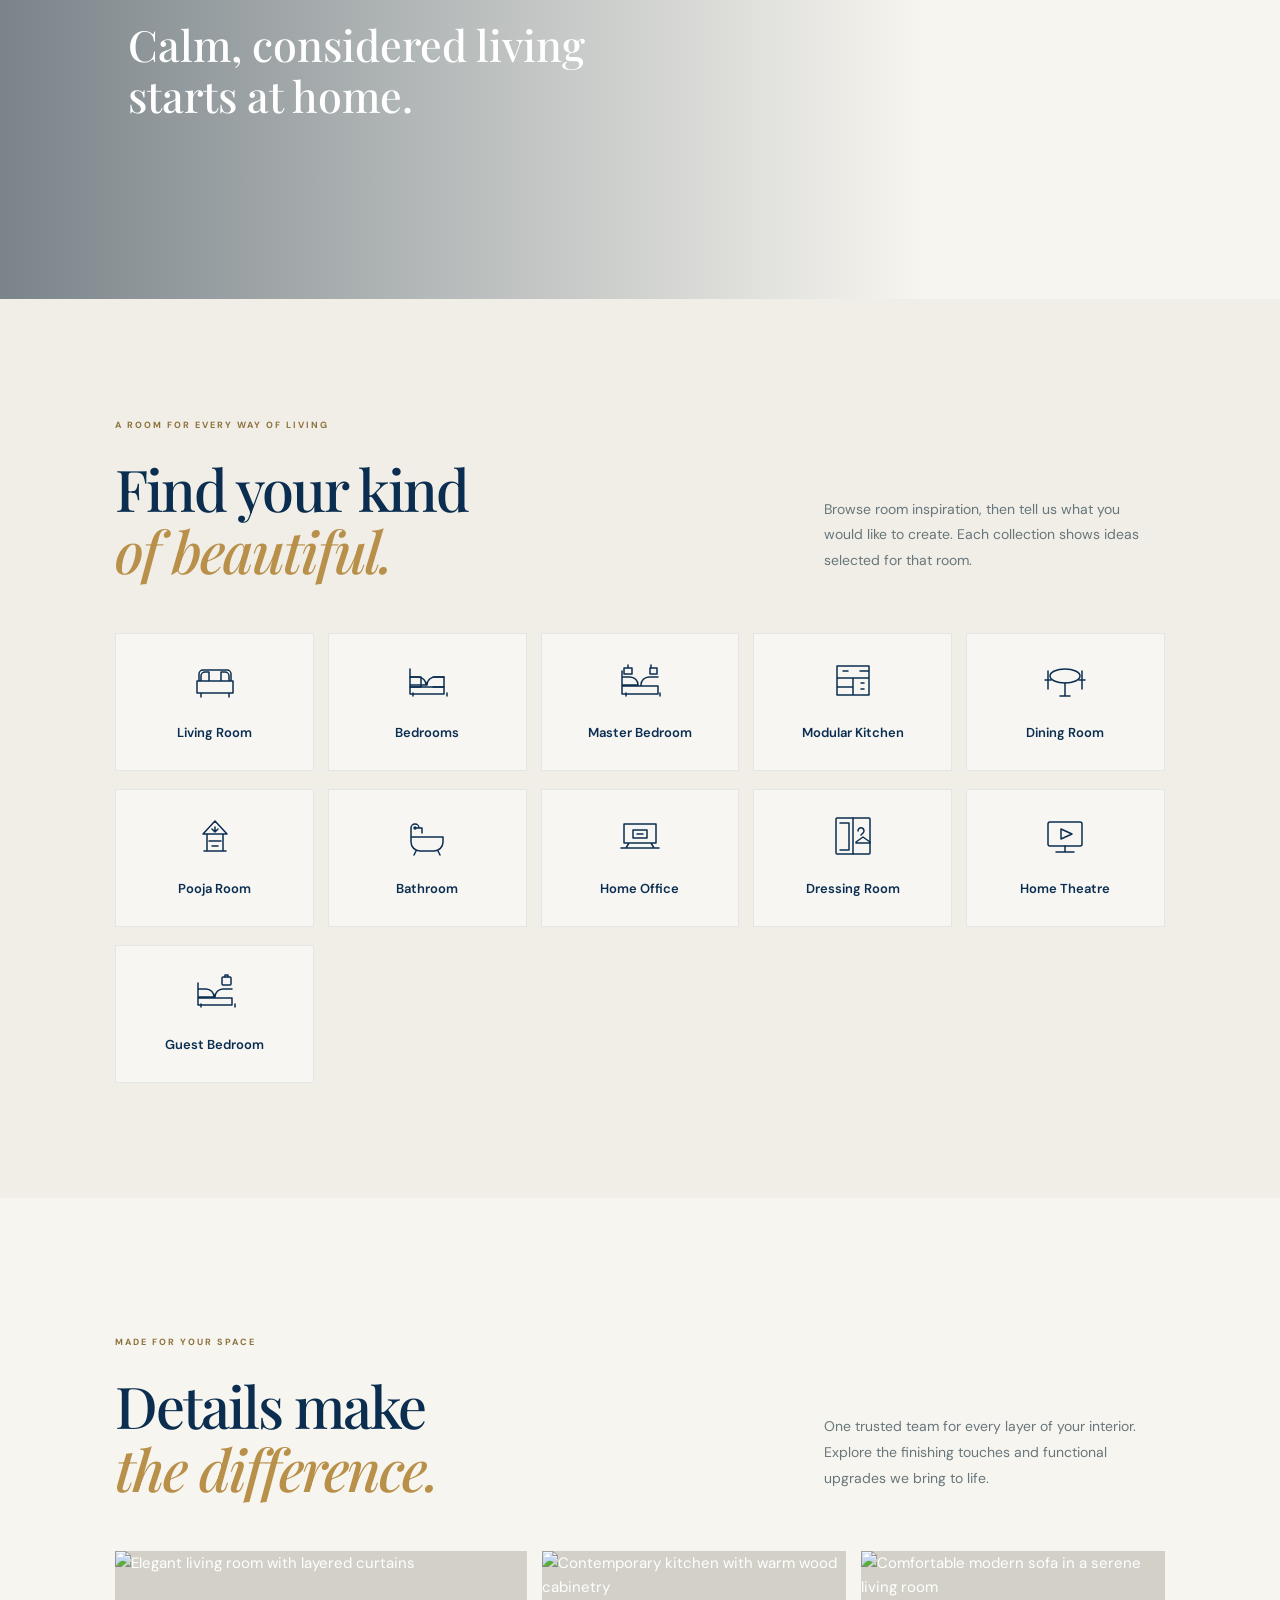
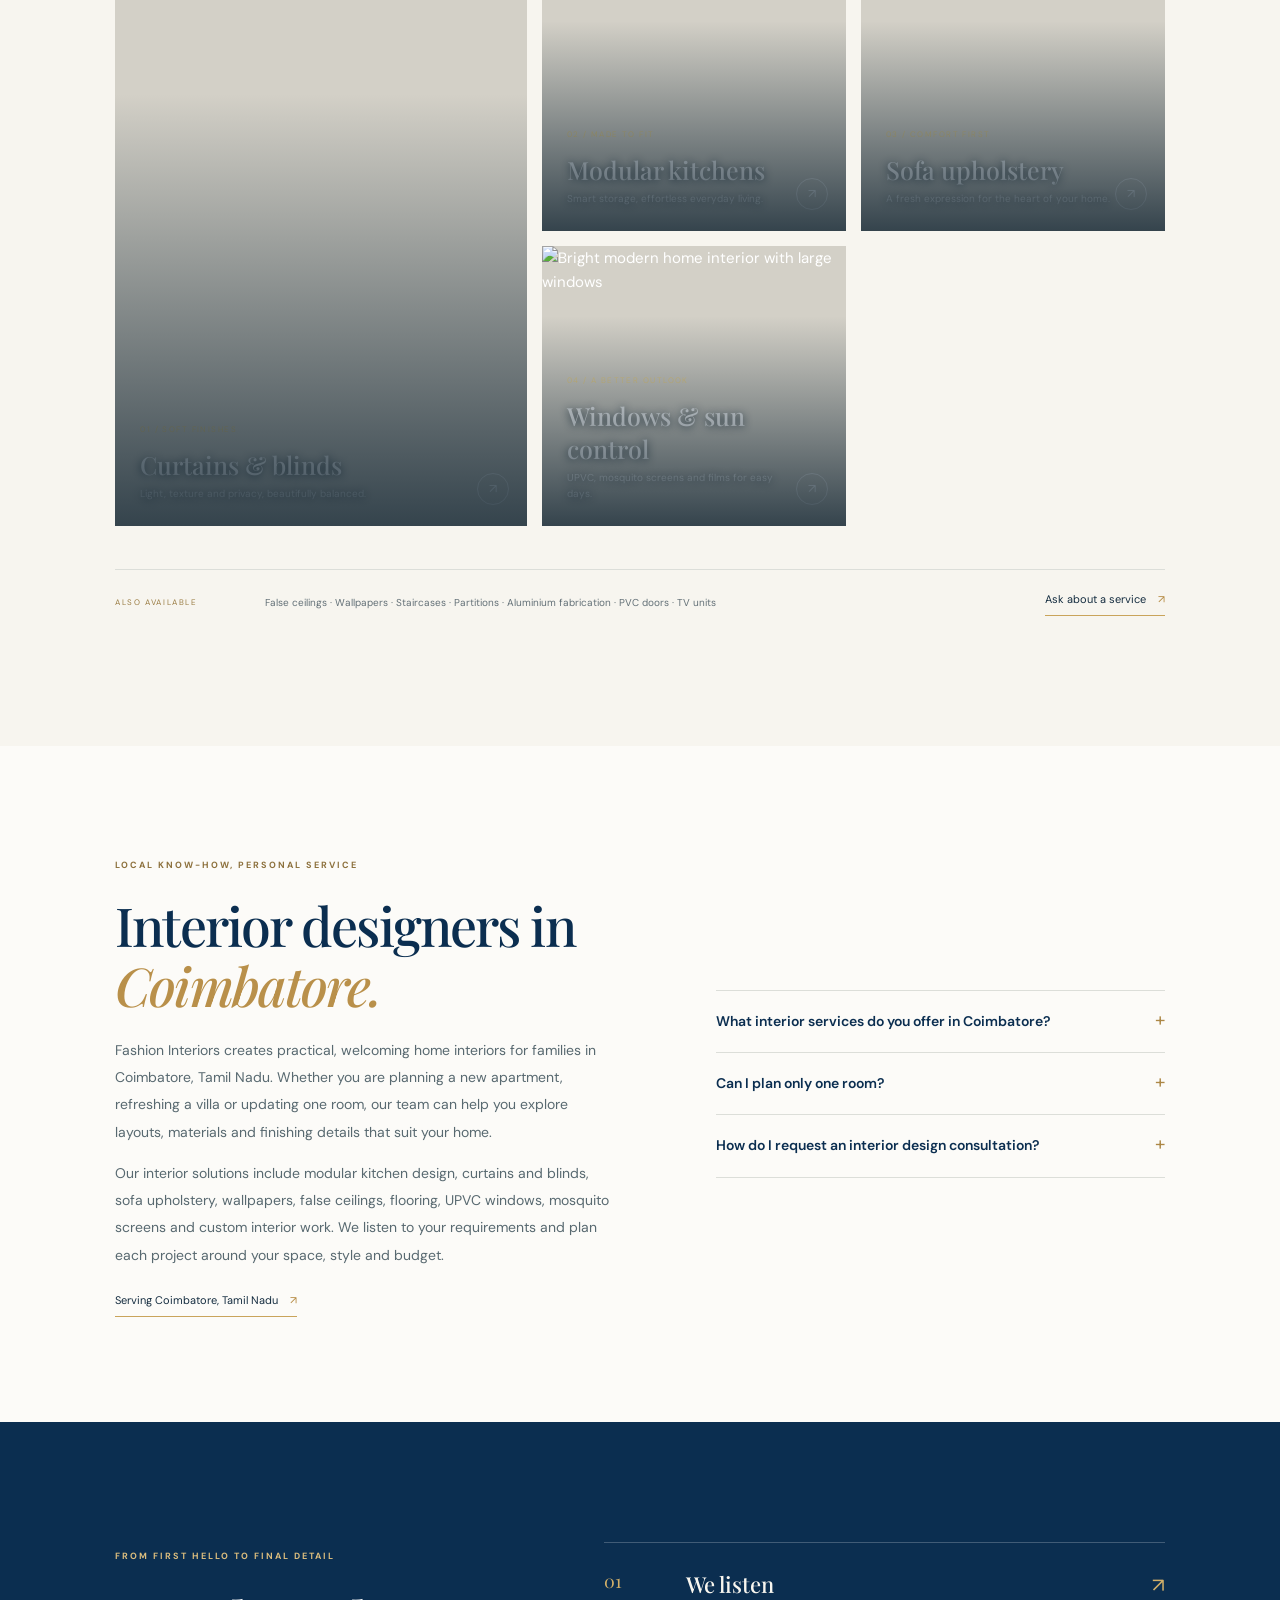
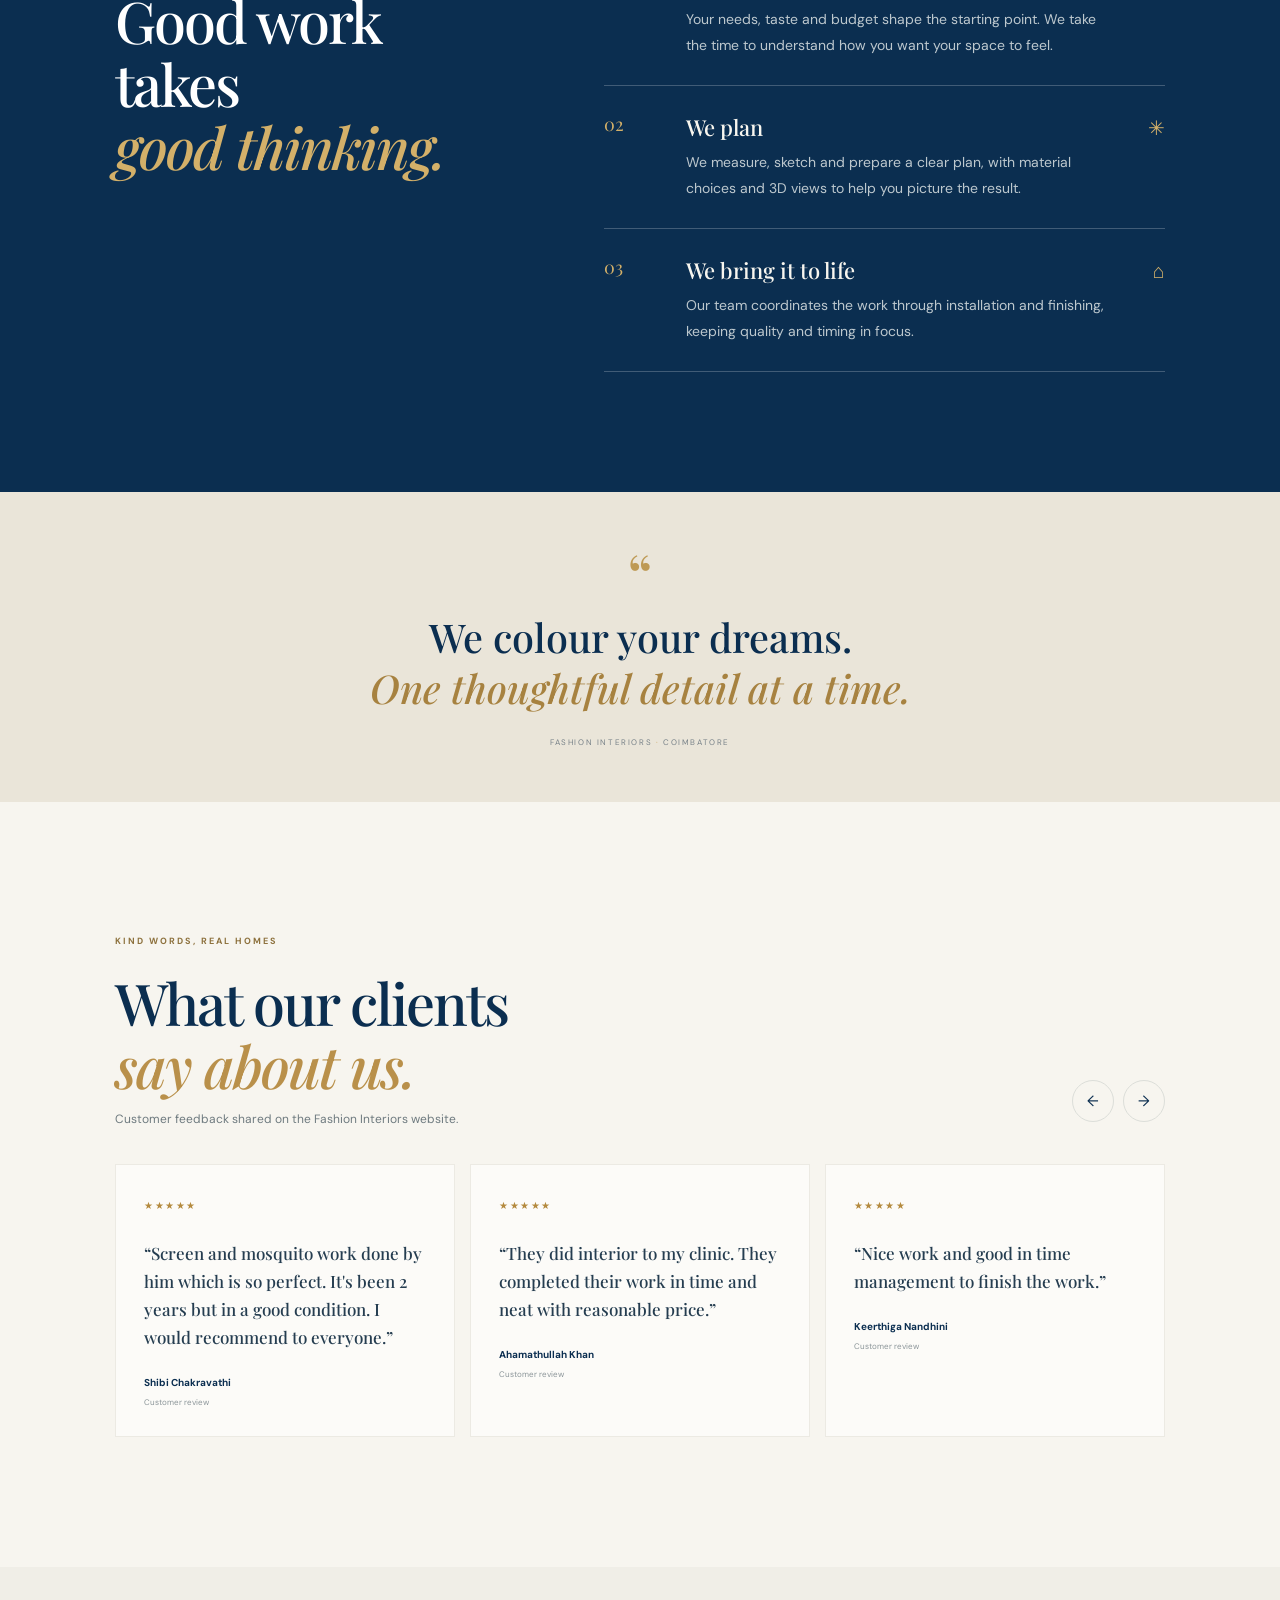
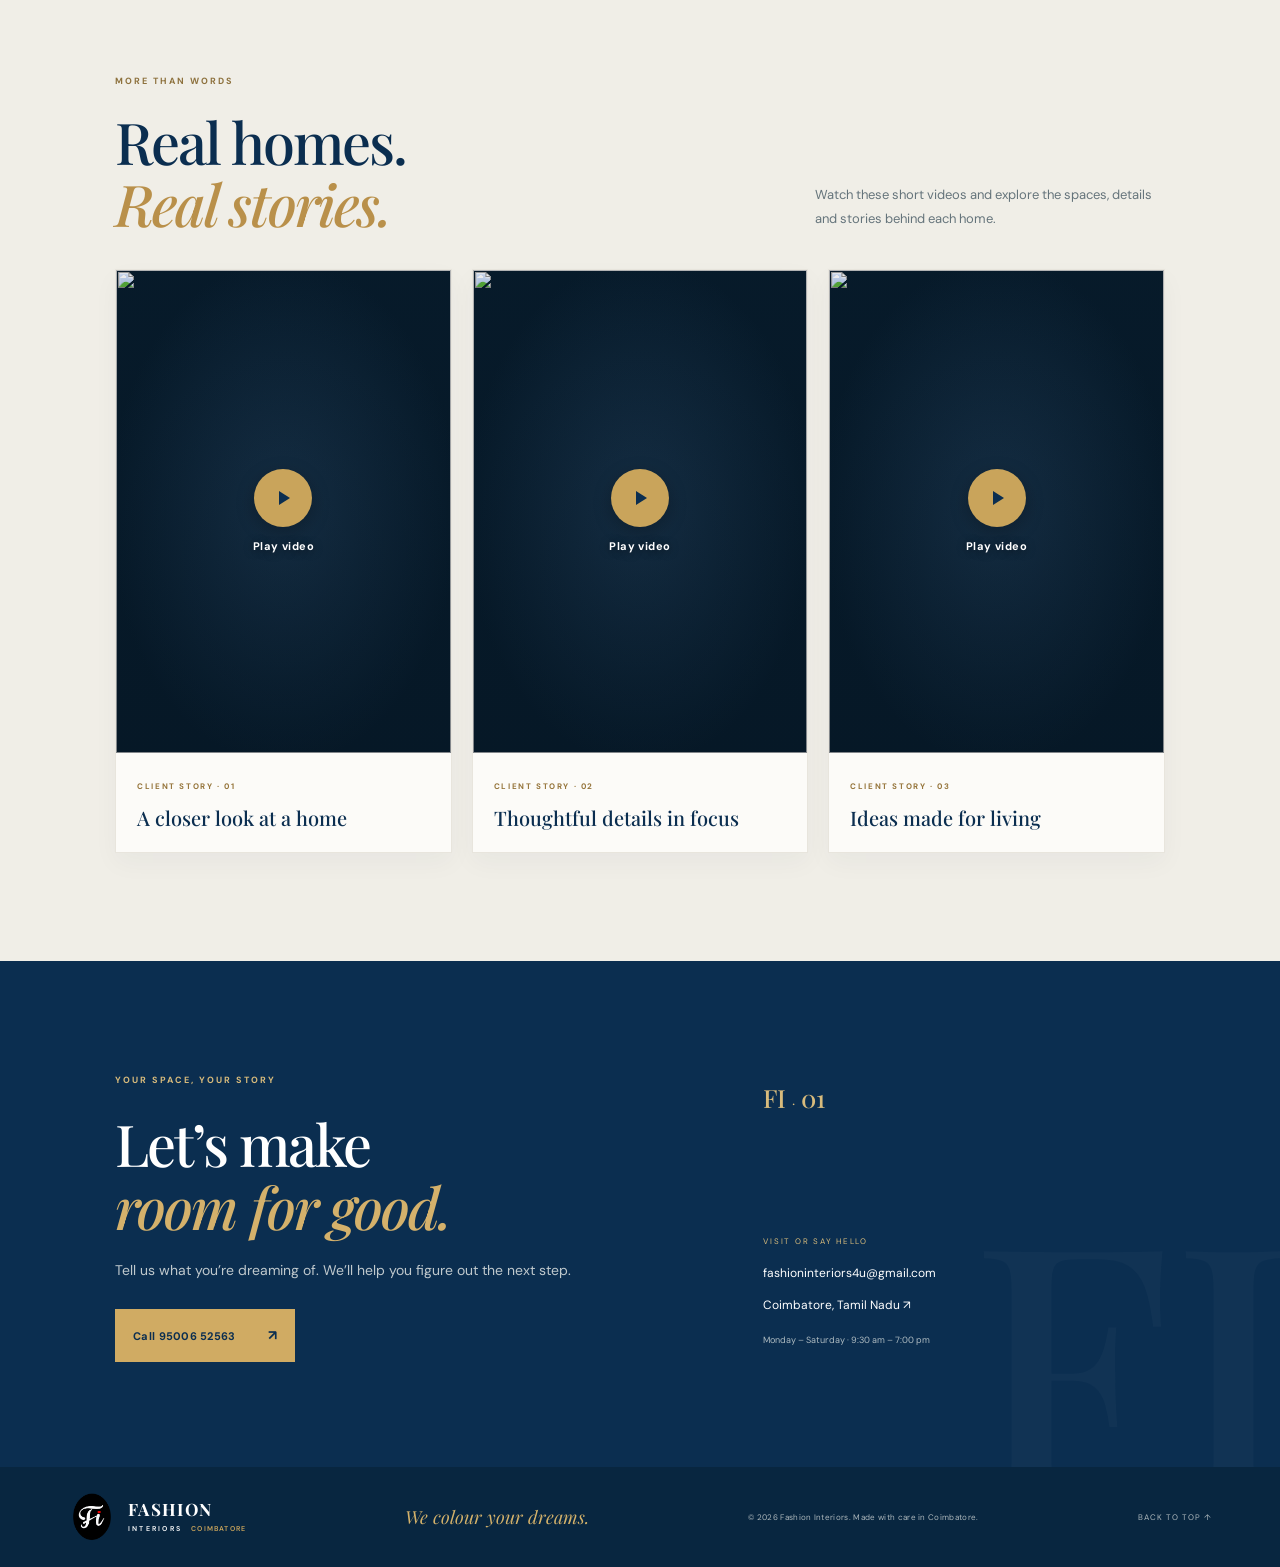
==== commit 7e77b3dd: "Add files via upload" ====
--- a/index.html
+++ b/index.html
@@ -4,6 +4,7 @@
   <meta charset="utf-8">
   <meta name="viewport" content="width=device-width, initial-scale=1">
   <meta name="theme-color" content="#f7f5ef">
+  <meta name="referrer" content="strict-origin-when-cross-origin">
   <meta name="description" content="Fashion Interiors is a Coimbatore interior design and home interior company offering modular kitchens, curtains, wardrobes, false ceilings, flooring, UPVC windows and complete home interiors.">
   <meta name="keywords" content="interior designers in Coimbatore, interior design Coimbatore, home interiors Coimbatore, modular kitchen Coimbatore, curtains Coimbatore, false ceiling Coimbatore, wallpaper Coimbatore, UPVC windows Coimbatore, sofa upholstery Coimbatore, Fashion Interiors">
   <meta name="geo.region" content="IN-TN"><meta name="geo.placename" content="Coimbatore, Tamil Nadu"><meta name="geo.position" content="11.0168;76.9558">
@@ -14,6 +15,7 @@
   <link rel="preconnect" href="https://fonts.googleapis.com">
   <link rel="preconnect" href="https://fonts.gstatic.com" crossorigin>
   <link href="https://fonts.googleapis.com/css2?family=DM+Sans:wght@400;500;600;700&family=Playfair+Display:wght@500;600;700&display=swap" rel="stylesheet">
+  <link rel="icon" type="image/png" href="assets/favicon.png">
   <link rel="stylesheet" href="style.css">
   <script src="script.js" defer></script>
   <script type="application/ld+json">
@@ -23,7 +25,7 @@
 <body>
   <div class="topline"><span>Thoughtful interiors, made for living</span><div><a href="mailto:fashioninteriors4u@gmail.com">fashioninteriors4u@gmail.com</a><span class="top-sep">/</span><a href="tel:+919500652563">+91 95006 52563</a></div></div>
   <header class="site-header" id="top">
-    <a class="brand" href="#top" aria-label="Fashion Interiors home"><img class="brand-logo" src="./fashion-interiors-logo.png" alt="Fashion Interiors logo"><span class="brand-copy"><strong>FASHION</strong><small>INTERIORS <em>COIMBATORE</em></small></span></a>
+    <a class="brand" href="#top" aria-label="Fashion Interiors home"><img class="brand-logo" src="assets/fashion-interiors-logo.png" alt="Fashion Interiors logo"><span class="brand-copy"><strong>FASHION</strong><small>INTERIORS <em>COIMBATORE</em></small></span></a>
     <button class="menu-toggle" aria-label="Open menu" aria-expanded="false"><span></span><span></span></button>
     <nav class="nav-links"><a href="#about">Our story</a><a href="#rooms">Rooms</a><a href="#services">What we do</a><a href="#process">Our process</a><a href="#reviews">Reviews</a></nav>
     <a class="header-cta" href="tel:+919500652563">Let’s talk <span>↗</span></a>
@@ -36,7 +38,19 @@
     </section>
     <section class="intro section-pad" id="about"><div class="intro-label reveal"><span class="eyebrow">A LITTLE ABOUT US</span><span class="ornament">✳</span></div><div class="intro-content reveal"><h2>Good design isn’t just seen.<br><em>It’s felt.</em></h2><div class="intro-bottom"><p>At Fashion Interiors, we bring ideas and craftsmanship together to create spaces that feel personal, practical and quietly beautiful. From the first sketch to the final fitting, every detail is made around the way you live.</p><a class="circle-link" href="#process" aria-label="Read about our process">↘</a></div></div></section>
     <section class="photo-break"><img src="https://images.unsplash.com/photo-1600607687939-ce8a6c25118c?auto=format&fit=crop&w=2000&q=85" alt="Sunlit modern home with clean lines and warm natural finishes"><div class="photo-caption"><span>ROOM TO BREATHE</span><p>Calm, considered living<br>starts at home.</p></div></section>
-    <section class="rooms section-pad" id="rooms"><div class="section-heading reveal"><div><span class="eyebrow">A ROOM FOR EVERY WAY OF LIVING</span><h2>Find your kind<br><em>of beautiful.</em></h2></div><p>Browse room inspiration, then tell us what you would like to create. Each collection shows ideas selected for that room.</p></div><div class="room-filters" role="group" aria-label="Filter room inspiration"><button class="room-filter active" data-filter="all" aria-pressed="true">All rooms</button><button class="room-filter" data-filter="living" aria-pressed="false">Living Room</button><button class="room-filter" data-filter="master" aria-pressed="false">Master Bedroom</button><button class="room-filter" data-filter="kitchen" aria-pressed="false">Modular Kitchen</button><button class="room-filter" data-filter="dining" aria-pressed="false">Dining Room</button><button class="room-filter" data-filter="pooja" aria-pressed="false">Pooja Room</button><button class="room-filter" data-filter="bathroom" aria-pressed="false">Bathroom</button><button class="room-filter" data-filter="office" aria-pressed="false">Home Office</button><button class="room-filter" data-filter="dressing" aria-pressed="false">Dressing Room</button><button class="room-filter" data-filter="theatre" aria-pressed="false">Home Theatre</button><button class="room-filter" data-filter="guest" aria-pressed="false">Guest Bedroom</button></div><div class="room-grid" aria-live="polite"></div></section>
+    <section class="rooms section-pad" id="rooms"><div class="section-heading reveal"><div><span class="eyebrow">A ROOM FOR EVERY WAY OF LIVING</span><h2>Find your kind<br><em>of beautiful.</em></h2></div><p>Browse room inspiration, then tell us what you would like to create. Each collection shows ideas selected for that room.</p></div><div class="room-categories" aria-label="Browse interior design categories">
+<a class="room-category" href="room.html?room=living" aria-label="View Living Room designs"><svg viewBox="0 0 48 48" aria-hidden="true"><path d="M8 25v-7a4 4 0 0 1 4-4h24a4 4 0 0 1 4 4v7M6 25h36v12H6zM10 37v4m28-4v4M10 25v-5a4 4 0 0 1 4-4h4v9m20 0v-5a4 4 0 0 0-4-4h-4v9"/></svg><span>Living Room</span></a>
+<a class="room-category" href="room.html?room=bedrooms" aria-label="View Bedroom designs"><svg viewBox="0 0 48 48" aria-hidden="true"><path d="M7 36V13m0 18h34v7H7zm0-10h8a8 8 0 0 1 8 8H7m34-8h-9a8 8 0 0 0-8 8m-14 8v3m34-3v3"/><path d="M7 21h11v10H7m23-10h11v10H30"/></svg><span>Bedrooms</span></a>
+<a class="room-category" href="room.html?room=master" aria-label="View Master Bedroom designs"><svg viewBox="0 0 48 48" aria-hidden="true"><path d="M6 36V15m0 15h36v8H6zm0-9h8a8 8 0 0 1 8 8H6m36-8h-9a8 8 0 0 0-8 8m-15 8v3m34-3v3"/><path d="M8 12h8v6H8zM34 12h7v6h-7zM12 9v3m23-3v3"/></svg><span>Master Bedroom</span></a>
+<a class="room-category" href="room.html?room=kitchen" aria-label="View Modular Kitchen designs"><svg viewBox="0 0 48 48" aria-hidden="true"><path d="M8 10h32v29H8zM8 22h32M24 22v17M8 31h16m8-4h3m-3 6h3M14 15h5m12 0h9"/></svg><span>Modular Kitchen</span></a>
+<a class="room-category" href="room.html?room=dining" aria-label="View Dining Room designs"><svg viewBox="0 0 48 48" aria-hidden="true"><ellipse cx="24" cy="20" rx="15" ry="7"/><path d="M24 27v13M19 40h10M7 15v18m-3-9h6m31-9v18m-3-9h6"/></svg><span>Dining Room</span></a>
+<a class="room-category" href="room.html?room=pooja" aria-label="View Pooja Room designs"><svg viewBox="0 0 48 48" aria-hidden="true"><path d="M13 39h22M16 39V22h16v17M12 22h24L24 9 12 22Zm6 7h12M21 34h6"/><path d="M24 15v5m-3-3 3 3 3-3"/></svg><span>Pooja Room</span></a>
+<a class="room-category" href="room.html?room=bathroom" aria-label="View Bathroom designs"><svg viewBox="0 0 48 48" aria-hidden="true"><path d="M8 25h32v5a9 9 0 0 1-9 9H17a9 9 0 0 1-9-9v-5Zm5 14-2 4m24-4 2 4M8 25v-9a4 4 0 0 1 8 0m-4 0h7v5"/><circle cx="12" cy="16" r="1"/></svg><span>Bathroom</span></a>
+<a class="room-category" href="room.html?room=office" aria-label="View Home Office designs"><svg viewBox="0 0 48 48" aria-hidden="true"><path d="M8 12h32v19H8zM5 36h38M13 31l-3 5m25-5 3 5M17 18h14v8H17zM21 22h6"/></svg><span>Home Office</span></a>
+<a class="room-category" href="room.html?room=dressing" aria-label="View Dressing Room designs"><svg viewBox="0 0 48 48" aria-hidden="true"><rect x="7" y="6" width="34" height="36" rx="1"/><path d="M24 6v36M11 11h9v27h-9m18-19a3 3 0 1 1 5 2l-2 2m-5 7 7-5 7 5v1H27z"/></svg><span>Dressing Room</span></a>
+<a class="room-category" href="room.html?room=theatre" aria-label="View Home Theatre designs"><svg viewBox="0 0 48 48" aria-hidden="true"><rect x="7" y="10" width="34" height="24" rx="2"/><path d="m20 17 11 5-11 5zM15 40h18m-9-6v6"/></svg><span>Home Theatre</span></a>
+<a class="room-category" href="room.html?room=guest" aria-label="View Guest Bedroom designs"><svg viewBox="0 0 48 48" aria-hidden="true"><path d="M7 35V15m0 15h34v7H7zm0-9h8a8 8 0 0 1 8 8H7m34-8h-9a8 8 0 0 0-8 8m-14 7v3m34-3v3"/><rect x="31" y="9" width="9" height="8" rx="1"/><path d="M34 9V7h3v2"/></svg><span>Guest Bedroom</span></a>
+</div></section>
     <section class="services section-pad" id="services"><div class="section-heading reveal"><div><span class="eyebrow">MADE FOR YOUR SPACE</span><h2>Details make<br><em>the difference.</em></h2></div><p>One trusted team for every layer of your interior. Explore the finishing touches and functional upgrades we bring to life.</p></div><div class="service-grid">
       <article class="service-card service-large reveal"><img src="https://images.unsplash.com/photo-1600607687920-4e2a09cf159d?auto=format&fit=crop&w=1100&q=85" alt="Elegant living room with layered curtains"><div class="service-overlay"><span>01 / SOFT FINISHES</span><h3>Curtains & blinds</h3><p>Light, texture and privacy, beautifully balanced.</p></div><a href="tel:+919500652563" class="service-arrow" aria-label="Enquire about curtains and blinds">↗</a></article>
       <article class="service-card reveal"><img src="https://images.unsplash.com/photo-1600607687644-c7171b42498f?auto=format&fit=crop&w=950&q=85" alt="Contemporary kitchen with warm wood cabinetry"><div class="service-overlay"><span>02 / MADE TO FIT</span><h3>Modular kitchens</h3><p>Smart storage, effortless everyday living.</p></div><a href="tel:+919500652563" class="service-arrow" aria-label="Enquire about modular kitchens">↗</a></article>
@@ -59,9 +73,13 @@
       <article class="review-card"><span class="stars">★★★★★</span><p>“Four years ago we installed a modular kitchen in my home. Still there is no issue and their service is also very good.”</p><strong>Surya Prakash P.</strong><small>Customer review</small></article>
       <article class="review-card"><span class="stars">★★★★★</span><p>“So nice quality finishing with reasonable price. Keep it up.”</p><strong>Devaraj V.</strong><small>Customer review</small></article>
     </div></div></section>
-    <section class="contact section-pad"><div class="contact-left reveal"><span class="eyebrow">YOUR SPACE, YOUR STORY</span><h2>Let’s make<br><em>room for good.</em></h2><p>Tell us what you’re dreaming of. We’ll help you figure out the next step.</p><a class="button button-gold" href="tel:+919500652563">Call 95006 52563 <span>↗</span></a></div><div class="contact-right reveal"><span class="contact-number">FI<span>·</span>01</span><div class="contact-detail"><span>VISIT OR SAY HELLO</span><a href="mailto:fashioninteriors4u@gmail.com">fashioninteriors4u@gmail.com</a><a href="https://maps.google.com/?q=Coimbatore" target="_blank" rel="noreferrer">Coimbatore, Tamil Nadu ↗</a><small>Monday – Saturday · 9:30 am – 7:00 pm</small></div></div></section>
+    <section class="client-videos section-pad" id="client-videos" aria-labelledby="videos-heading"><div class="videos-heading reveal"><div><span class="eyebrow">MORE THAN WORDS</span><h2 id="videos-heading">Real homes.<br><em>Real stories.</em></h2></div><p>Watch these short videos and explore the spaces, details and stories behind each home.</p></div><div class="video-grid">
+      <article class="video-card reveal"><div class="video-frame"><button class="video-play" type="button" data-video-id="R4P6dZGXeRc" aria-label="Play video in the on-page player"><img src="https://i.ytimg.com/vi/R4P6dZGXeRc/hqdefault.jpg" alt="" loading="lazy"><span class="video-play-button"><svg viewBox="0 0 24 24" aria-hidden="true"><path d="M8 5v14l11-7z"/></svg><span>Play video</span></span></button></div><div class="video-card-copy"><span>CLIENT STORY · 01</span><h3>A closer look at a home</h3></div></article>
+      <article class="video-card reveal"><div class="video-frame"><button class="video-play" type="button" data-video-id="oAlo4LCxecw" aria-label="Play video in the on-page player"><img src="https://i.ytimg.com/vi/oAlo4LCxecw/hqdefault.jpg" alt="" loading="lazy"><span class="video-play-button"><svg viewBox="0 0 24 24" aria-hidden="true"><path d="M8 5v14l11-7z"/></svg><span>Play video</span></span></button></div><div class="video-card-copy"><span>CLIENT STORY · 02</span><h3>Thoughtful details in focus</h3></div></article>
+      <article class="video-card reveal"><div class="video-frame"><button class="video-play" type="button" data-video-id="olixCCBn7c4" aria-label="Play video in the on-page player"><img src="https://i.ytimg.com/vi/olixCCBn7c4/hqdefault.jpg" alt="" loading="lazy"><span class="video-play-button"><svg viewBox="0 0 24 24" aria-hidden="true"><path d="M8 5v14l11-7z"/></svg><span>Play video</span></span></button></div><div class="video-card-copy"><span>CLIENT STORY · 03</span><h3>Ideas made for living</h3></div></article>
+    </div></section>    <section class="contact section-pad"><div class="contact-left reveal"><span class="eyebrow">YOUR SPACE, YOUR STORY</span><h2>Let’s make<br><em>room for good.</em></h2><p>Tell us what you’re dreaming of. We’ll help you figure out the next step.</p><a class="button button-gold" href="tel:+919500652563">Call 95006 52563 <span>↗</span></a></div><div class="contact-right reveal"><span class="contact-number">FI<span>·</span>01</span><div class="contact-detail"><span>VISIT OR SAY HELLO</span><a href="mailto:fashioninteriors4u@gmail.com">fashioninteriors4u@gmail.com</a><a href="https://maps.google.com/?q=Coimbatore" target="_blank" rel="noreferrer">Coimbatore, Tamil Nadu ↗</a><small>Monday – Saturday · 9:30 am – 7:00 pm</small></div></div></section>
   </main>
-  <footer class="footer"><a class="brand brand-footer" href="#top"><img class="brand-logo" src="/fashion-interiors-logo.png" alt="Fashion Interiors logo"><span class="brand-copy"><strong>FASHION</strong><small>INTERIORS <em>COIMBATORE</em></small></span></a><span class="footer-tagline">We colour your dreams.</span><span class="footer-copy">© <span id="year"></span> Fashion Interiors. Made with care in Coimbatore.</span><a class="back-top" href="#top">BACK TO TOP ↑</a></footer>
-  <div class="floating-actions" aria-label="Contact Fashion Interiors"><a class="floating-whatsapp" href="https://wa.me/919500652563?text=Hi%20Fashion%20Interiors%2C%20I%27d%20like%20to%20discuss%20an%20interior%20project%20in%20Coimbatore." target="_blank" rel="noopener noreferrer" aria-label="Chat with Fashion Interiors on WhatsApp"><svg viewBox="0 0 448 512" aria-hidden="true"><path d="M380.9 97.1C339 55.1 283.2 32 223.9 32c-122.4 0-222 99.6-222 222 0 39.1 10.2 77.3 29.6 111L0 480l117.7-30.9c32.4 17.7 68.9 27 106.1 27h.1c122.3 0 224.1-99.6 224.1-222 0-59.3-25.2-115-67.1-157zm-157 341.6c-33.2 0-65.7-8.9-94-25.7l-6.7-4-69.8 18.3L72 359.2l-4.4-7c-18.5-29.4-28.2-63.3-28.2-98.2 0-101.7 82.8-184.5 184.6-184.5 49.3 0 95.6 19.2 130.4 54.1 34.8 34.9 56.2 81.2 56.1 130.5 0 101.8-84.9 184.6-186.6 184.6zm101.2-138.2c-5.5-2.8-32.8-16.2-37.9-18-5.1-1.9-8.8-2.8-12.5 2.8-3.7 5.6-14.3 18-17.6 21.8-3.2 3.7-6.5 4.2-12 1.4-32.6-16.3-54-29.1-75.5-66-5.7-9.8 5.7-9.1 16.3-30.3 1.8-3.7.9-6.9-.5-9.7-1.4-2.8-12.5-30.1-17.1-41.2-4.5-10.8-9.1-9.3-12.5-9.5-3.2-.2-6.9-.2-10.6-.2-3.7 0-9.7 1.4-14.8 6.9-5.1 5.6-19.4 19-19.4 46.3 0 27.3 19.9 53.7 22.6 57.4 2.8 3.7 39.1 59.7 94.8 83.8 35.2 15.2 49 16.5 66.6 13.9 10.7-1.6 32.8-13.4 37.4-26.4 4.6-13 4.6-24.1 3.2-26.4-1.3-2.5-5-3.9-10.5-6.6z"/></svg></a><a class="floating-call" href="tel:+919500652563" aria-label="Call Fashion Interiors"><svg viewBox="0 0 24 24" aria-hidden="true"><path d="M22 16.92v3a2 2 0 0 1-2.18 2 19.79 19.79 0 0 1-8.63-3.07 19.5 19.5 0 0 1-6-6A19.79 19.79 0 0 1 2.12 4.2 2 2 0 0 1 4.11 2h3a2 2 0 0 1 2 1.72c.12.96.35 1.9.7 2.8a2 2 0 0 1-.45 2.11L8.09 9.91a16 16 0 0 0 6 6l1.27-1.27a2 2 0 0 1 2.11-.45c.9.35 1.84.58 2.8.7A2 2 0 0 1 22 16.92Z"/></svg></a></div>
+  <footer class="footer"><a class="brand brand-footer" href="#top"><img class="brand-logo" src="assets/fashion-interiors-logo.png" alt="Fashion Interiors logo"><span class="brand-copy"><strong>FASHION</strong><small>INTERIORS <em>COIMBATORE</em></small></span></a><span class="footer-tagline">We colour your dreams.</span><span class="footer-copy">© <span id="year"></span> Fashion Interiors. Made with care in Coimbatore.</span><a class="back-top" href="#top">BACK TO TOP ↑</a></footer>
+  <div class="floating-actions" aria-label="Contact Fashion Interiors"><a class="floating-whatsapp" href="https://wa.me/919500652563?text=Hi%20Fashion%20Interiors%2C%20I%20am%20interested%20in%20interior%20design%20for%20my%20home.%20I%20would%20like%20to%20discuss%20my%20requirements%20and%20book%20a%20consultation.%20Please%20let%20me%20know%20the%20next%20steps.%20Thank%20you%21" target="_blank" rel="noopener noreferrer" aria-label="Chat with Fashion Interiors on WhatsApp"><svg viewBox="0 0 448 512" aria-hidden="true"><path d="M380.9 97.1C339 55.1 283.2 32 223.9 32c-122.4 0-222 99.6-222 222 0 39.1 10.2 77.3 29.6 111L0 480l117.7-30.9c32.4 17.7 68.9 27 106.1 27h.1c122.3 0 224.1-99.6 224.1-222 0-59.3-25.2-115-67.1-157zm-157 341.6c-33.2 0-65.7-8.9-94-25.7l-6.7-4-69.8 18.3L72 359.2l-4.4-7c-18.5-29.4-28.2-63.3-28.2-98.2 0-101.7 82.8-184.5 184.6-184.5 49.3 0 95.6 19.2 130.4 54.1 34.8 34.9 56.2 81.2 56.1 130.5 0 101.8-84.9 184.6-186.6 184.6zm101.2-138.2c-5.5-2.8-32.8-16.2-37.9-18-5.1-1.9-8.8-2.8-12.5 2.8-3.7 5.6-14.3 18-17.6 21.8-3.2 3.7-6.5 4.2-12 1.4-32.6-16.3-54-29.1-75.5-66-5.7-9.8 5.7-9.1 16.3-30.3 1.8-3.7.9-6.9-.5-9.7-1.4-2.8-12.5-30.1-17.1-41.2-4.5-10.8-9.1-9.3-12.5-9.5-3.2-.2-6.9-.2-10.6-.2-3.7 0-9.7 1.4-14.8 6.9-5.1 5.6-19.4 19-19.4 46.3 0 27.3 19.9 53.7 22.6 57.4 2.8 3.7 39.1 59.7 94.8 83.8 35.2 15.2 49 16.5 66.6 13.9 10.7-1.6 32.8-13.4 37.4-26.4 4.6-13 4.6-24.1 3.2-26.4-1.3-2.5-5-3.9-10.5-6.6z"/></svg></a><a class="floating-call" href="tel:+919500652563" aria-label="Call Fashion Interiors"><svg viewBox="0 0 24 24" aria-hidden="true"><path d="M22 16.92v3a2 2 0 0 1-2.18 2 19.79 19.79 0 0 1-8.63-3.07 19.5 19.5 0 0 1-6-6A19.79 19.79 0 0 1 2.12 4.2 2 2 0 0 1 4.11 2h3a2 2 0 0 1 2 1.72c.12.96.35 1.9.7 2.8a2 2 0 0 1-.45 2.11L8.09 9.91a16 16 0 0 0 6 6l1.27-1.27a2 2 0 0 1 2.11-.45c.9.35 1.84.58 2.8.7A2 2 0 0 1 22 16.92Z"/></svg></a></div>
 </body>
 </html>
--- a/style.css
+++ b/style.css
@@ -72,3 +72,78 @@
 
 .brand-logo{display:block;width:48px;height:48px;flex:0 0 48px;object-fit:contain;object-position:center}
 @media(max-width:680px){.brand-logo{width:40px;height:40px;flex-basis:40px}.brand-footer .brand-logo{width:35px;height:35px;flex-basis:35px}}
+/* Room category tiles */
+.room-categories{display:grid;grid-template-columns:repeat(5,minmax(0,1fr));gap:18px 14px;margin-top:26px}
+.room-category{min-height:138px;padding:20px 10px 18px;display:flex;flex-direction:column;align-items:center;justify-content:center;gap:13px;background:rgba(255,255,255,.52);border:1px solid rgba(11,46,80,.08);color:var(--navy);text-align:center;transition:transform .25s ease,background .25s ease,border-color .25s ease,box-shadow .25s ease}
+.room-category svg{width:48px;height:48px;flex:0 0 48px;fill:none;stroke:currentColor;stroke-width:1.5;stroke-linecap:round;stroke-linejoin:round;transition:transform .25s ease,color .25s ease}
+.room-category span{font-size:13px;font-weight:600;line-height:1.3;min-height:34px;display:flex;align-items:center;justify-content:center}
+.room-category:hover,.room-category:focus-visible{transform:translateY(-4px);background:#fff;border-color:var(--gold);box-shadow:0 12px 26px rgba(11,46,80,.08);outline:none}
+.room-category:hover svg,.room-category:focus-visible svg{color:#b58a41;transform:translateY(-2px)}
+.room-category:focus-visible{outline:2px solid var(--gold);outline-offset:3px}
+/* Client video stories */
+.client-videos{background:#f0eee7;padding-top:100px;padding-bottom:108px}
+.videos-heading{display:flex;justify-content:space-between;align-items:flex-end;gap:40px;margin-bottom:34px}
+.videos-heading h2{font:500 clamp(39px,4.5vw,65px)/1.09 var(--serif);letter-spacing:-.035em;color:var(--navy);margin:18px 0 0}
+.videos-heading h2 em{color:#b9904a;font-weight:500}
+.videos-heading>p{max-width:350px;margin:0 0 5px;color:#65747b;font-size:13px;line-height:1.8}
+.video-grid{display:grid;grid-template-columns:repeat(3,minmax(0,1fr));gap:20px}
+.video-card{background:var(--paper);border:1px solid #e8e5dd;overflow:hidden;box-shadow:0 10px 24px rgba(11,46,80,.04);transition:transform .3s ease,box-shadow .3s ease}
+.video-card:hover{transform:translateY(-5px);box-shadow:0 18px 36px rgba(11,46,80,.12)}
+.video-frame{aspect-ratio:9/13;background:#071b2b;overflow:hidden}
+.video-frame iframe{width:100%;height:100%;border:0;display:block}
+.video-card-copy{padding:19px 21px 22px}
+.video-card-copy span{font-size:8px;letter-spacing:.2em;color:#95743a;font-weight:700}
+.video-card-copy h3{font:500 20px/1.25 var(--serif);color:var(--navy);margin:8px 0 0}
+/* Individual room inspiration page */
+.room-page-body{background:var(--cream)}
+.room-site-header{position:sticky;top:0}
+.room-nav{display:flex;align-items:center;gap:28px;color:var(--navy);font-size:12px}
+.room-nav>a:first-child:hover,.room-back:hover{color:#a77e35}
+.room-detail-hero{min-height:355px;padding:40px 9% 58px;background:var(--navy);color:#fff;position:relative;overflow:hidden;display:flex;flex-direction:column;align-items:flex-start;justify-content:center}
+.room-detail-hero:after{content:'';position:absolute;width:410px;height:410px;border:1px solid rgba(211,177,106,.25);border-radius:50%;right:9%;top:-95px;pointer-events:none}
+.room-back{color:#d8bb7c;font-size:11px;margin-bottom:36px;position:relative;z-index:1}
+.room-detail-hero .eyebrow{color:#d8bb7c;position:relative;z-index:1}
+.room-detail-hero h1{font:500 clamp(44px,6vw,76px)/1.02 var(--serif);letter-spacing:-.04em;max-width:780px;margin:17px 0 14px;position:relative;z-index:1}
+.room-detail-hero h1 em{color:#d4b16b;font-weight:500}
+.room-detail-hero>p{font-size:14px;line-height:1.8;color:#d0d9dc;max-width:570px;margin:0 0 23px;position:relative;z-index:1}
+.room-detail-hero .button{position:relative;z-index:1}
+.room-detail-index{position:absolute;right:6%;bottom:25px;writing-mode:vertical-rl;color:#d8bb7c;letter-spacing:.18em;font-size:8px}
+.room-detail-gallery{padding-top:77px;padding-bottom:100px}
+.room-detail-heading{display:flex;justify-content:space-between;align-items:center;margin-bottom:24px}
+.room-detail-heading p{font-size:11px;color:#78858a;margin:0}
+.room-detail-grid{display:grid;grid-template-columns:repeat(3,minmax(0,1fr));gap:20px}
+.room-detail-card{position:relative;min-width:0;min-height:300px;background:#e4e0d7;overflow:hidden;box-shadow:0 8px 22px rgba(11,46,80,.07)}
+.room-detail-card:after{content:'';position:absolute;inset:42% 0 0;background:linear-gradient(transparent,rgba(5,22,37,.91));pointer-events:none}
+.room-detail-card img{position:absolute;inset:0;width:100%;height:100%;object-fit:cover;transition:transform .6s ease}
+.room-detail-card:hover img{transform:scale(1.04)}
+.room-detail-card-copy{position:absolute;z-index:1;left:22px;right:18px;bottom:20px;color:white}
+.room-detail-card-copy>span{font-size:8px;letter-spacing:.19em;color:#f1d48d;font-weight:700}
+.room-detail-card-copy h2{font:500 23px/1.2 var(--serif);margin:8px 0 11px}
+.room-detail-card-copy>a{font-size:11px;border-bottom:1px solid #dfc17b;padding-bottom:3px}
+.room-detail-card.image-unavailable img{display:none}
+.room-detail-card.image-unavailable{background:linear-gradient(145deg,#d9d4ca,#9da5a4)}
+.floating-actions .floating-call{display:grid}
+@media(max-width:900px){.room-categories{grid-template-columns:repeat(4,minmax(0,1fr))}.video-grid,.room-detail-grid{grid-template-columns:repeat(2,minmax(0,1fr))}}
+@media(max-width:680px){.room-categories{grid-template-columns:repeat(2,minmax(0,1fr));gap:10px;margin-top:20px}.room-category{min-height:126px;padding:16px 8px;gap:10px}.room-category svg{width:44px;height:44px;flex-basis:44px}.room-category span{font-size:12px}.client-videos{padding-top:76px;padding-bottom:78px}.videos-heading{display:block;margin-bottom:26px}.videos-heading h2{font-size:43px}.videos-heading>p{font-size:12px;margin-top:15px}.video-grid,.room-detail-grid{grid-template-columns:1fr;gap:15px}.video-frame{aspect-ratio:9/14;max-height:510px}.video-card-copy{padding:17px 18px 19px}.room-nav{gap:13px;font-size:10px}.room-nav .header-cta{padding:11px 12px}.room-detail-hero{min-height:355px;padding:36px 6% 62px}.room-detail-hero h1{font-size:49px}.room-detail-hero>p{font-size:13px}.room-detail-index{right:5%;font-size:7px}.room-detail-gallery{padding:59px 6% 78px}.room-detail-heading{align-items:flex-end;gap:12px}.room-detail-heading p{font-size:9px;white-space:nowrap}.room-detail-card{min-height:320px}}
+/* Video cards use a dedicated play action and open the supplied YouTube Short */
+.video-play{position:relative;display:grid;width:100%;height:100%;place-items:center;overflow:hidden;background:radial-gradient(ellipse at center,#18334b,#071b2b 74%);color:#fff}
+.video-play:after{content:'';position:absolute;inset:0;background:linear-gradient(180deg,rgba(4,18,30,.08),rgba(4,18,30,.33));transition:background .25s ease}
+.video-play img{position:absolute;inset:0;width:100%;height:100%;object-fit:cover;transition:transform .45s ease}
+.video-play:hover img{transform:scale(1.04)}
+.video-play-button{position:relative;z-index:1;display:flex;flex-direction:column;align-items:center;gap:10px;font-size:11px;font-weight:700;letter-spacing:.04em;text-shadow:0 1px 8px rgba(0,0,0,.55)}
+.video-play-button svg{width:58px;height:58px;padding:17px;border-radius:50%;background:var(--gold);fill:var(--navy);box-shadow:0 5px 18px rgba(0,0,0,.28);transition:transform .2s ease,background .2s ease}
+.video-play:hover .video-play-button svg,.video-play:focus-visible .video-play-button svg{transform:scale(1.08);background:#e1c47e}
+.video-play:focus-visible{outline:3px solid #fff;outline-offset:-6px}
+/* Play button opens an accessible in-page YouTube player */
+.video-play{appearance:none;border:0;padding:0;font:inherit;text-align:center;cursor:pointer}
+body.video-modal-open{overflow:hidden}
+.video-modal{position:fixed;inset:0;z-index:1200;display:grid;place-items:center;padding:24px;background:rgba(4,15,25,.88);backdrop-filter:blur(5px);animation:videoFadeIn .18s ease-out}
+.video-modal-dialog{position:relative;width:min(430px,calc(100vw - 42px));height:min(760px,calc(100svh - 54px));aspect-ratio:9/16;background:#000;box-shadow:0 22px 70px rgba(0,0,0,.45)}
+.video-modal-dialog iframe{position:absolute;inset:0;width:100%;height:100%;border:0}
+.video-modal-close{position:absolute;z-index:1;top:-44px;right:0;width:38px;height:38px;border:1px solid rgba(255,255,255,.55);border-radius:50%;background:rgba(9,34,54,.7);color:#fff;font:300 30px/1 Arial,sans-serif;cursor:pointer;display:grid;place-items:center}
+.video-modal-close:hover,.video-modal-close:focus-visible{background:var(--gold);color:var(--navy);outline:2px solid #fff;outline-offset:2px}
+.video-play-button svg{width:58px;height:58px;padding:17px;border-radius:50%;background:var(--gold);fill:var(--navy);box-shadow:0 5px 18px rgba(0,0,0,.28);transition:transform .2s ease,background .2s ease}
+.video-play:hover .video-play-button svg,.video-play:focus-visible .video-play-button svg{transform:scale(1.08);background:#e1c47e}
+.video-play:focus-visible{outline:3px solid #fff;outline-offset:-6px}
+@keyframes videoFadeIn{from{opacity:0}to{opacity:1}}
+@media(max-width:540px){.video-modal{padding:18px}.video-modal-dialog{width:min(390px,calc(100vw - 36px));height:calc(100svh - 76px);max-height:700px}.video-modal-close{top:-46px}}
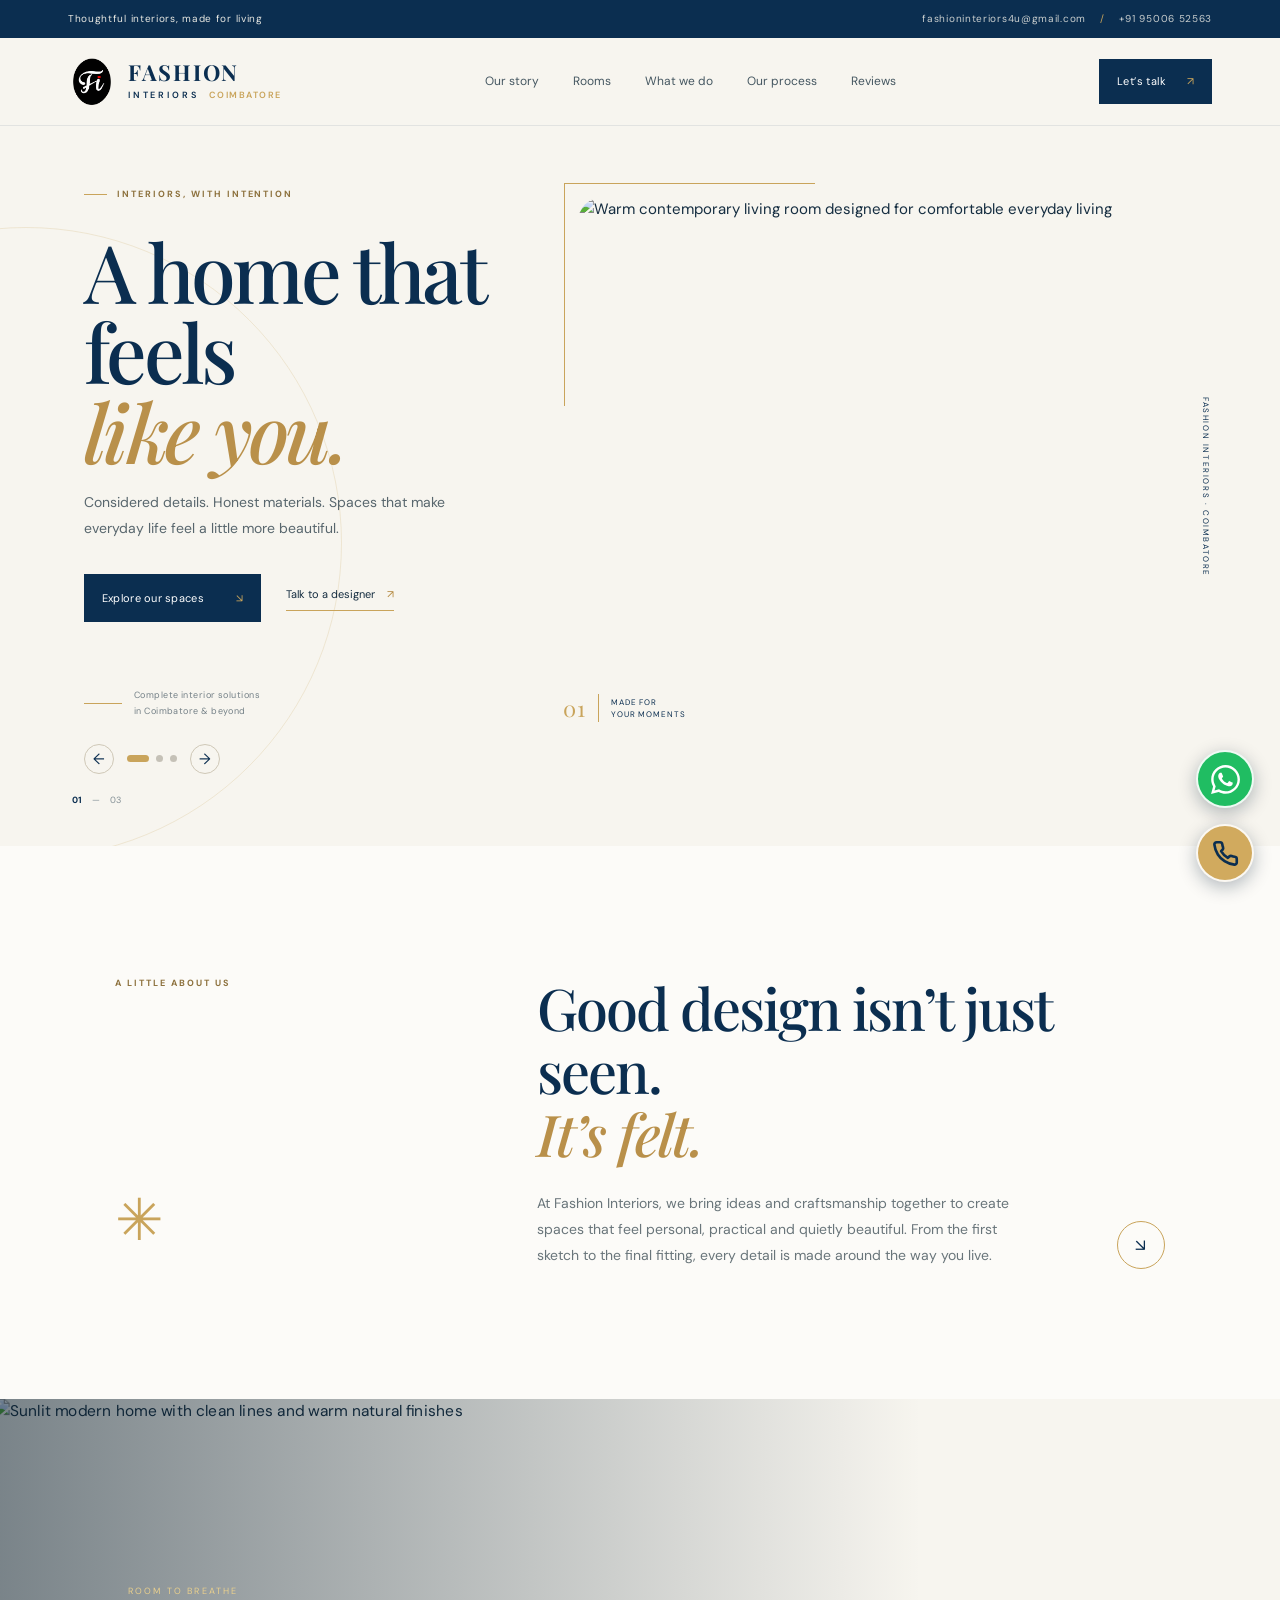
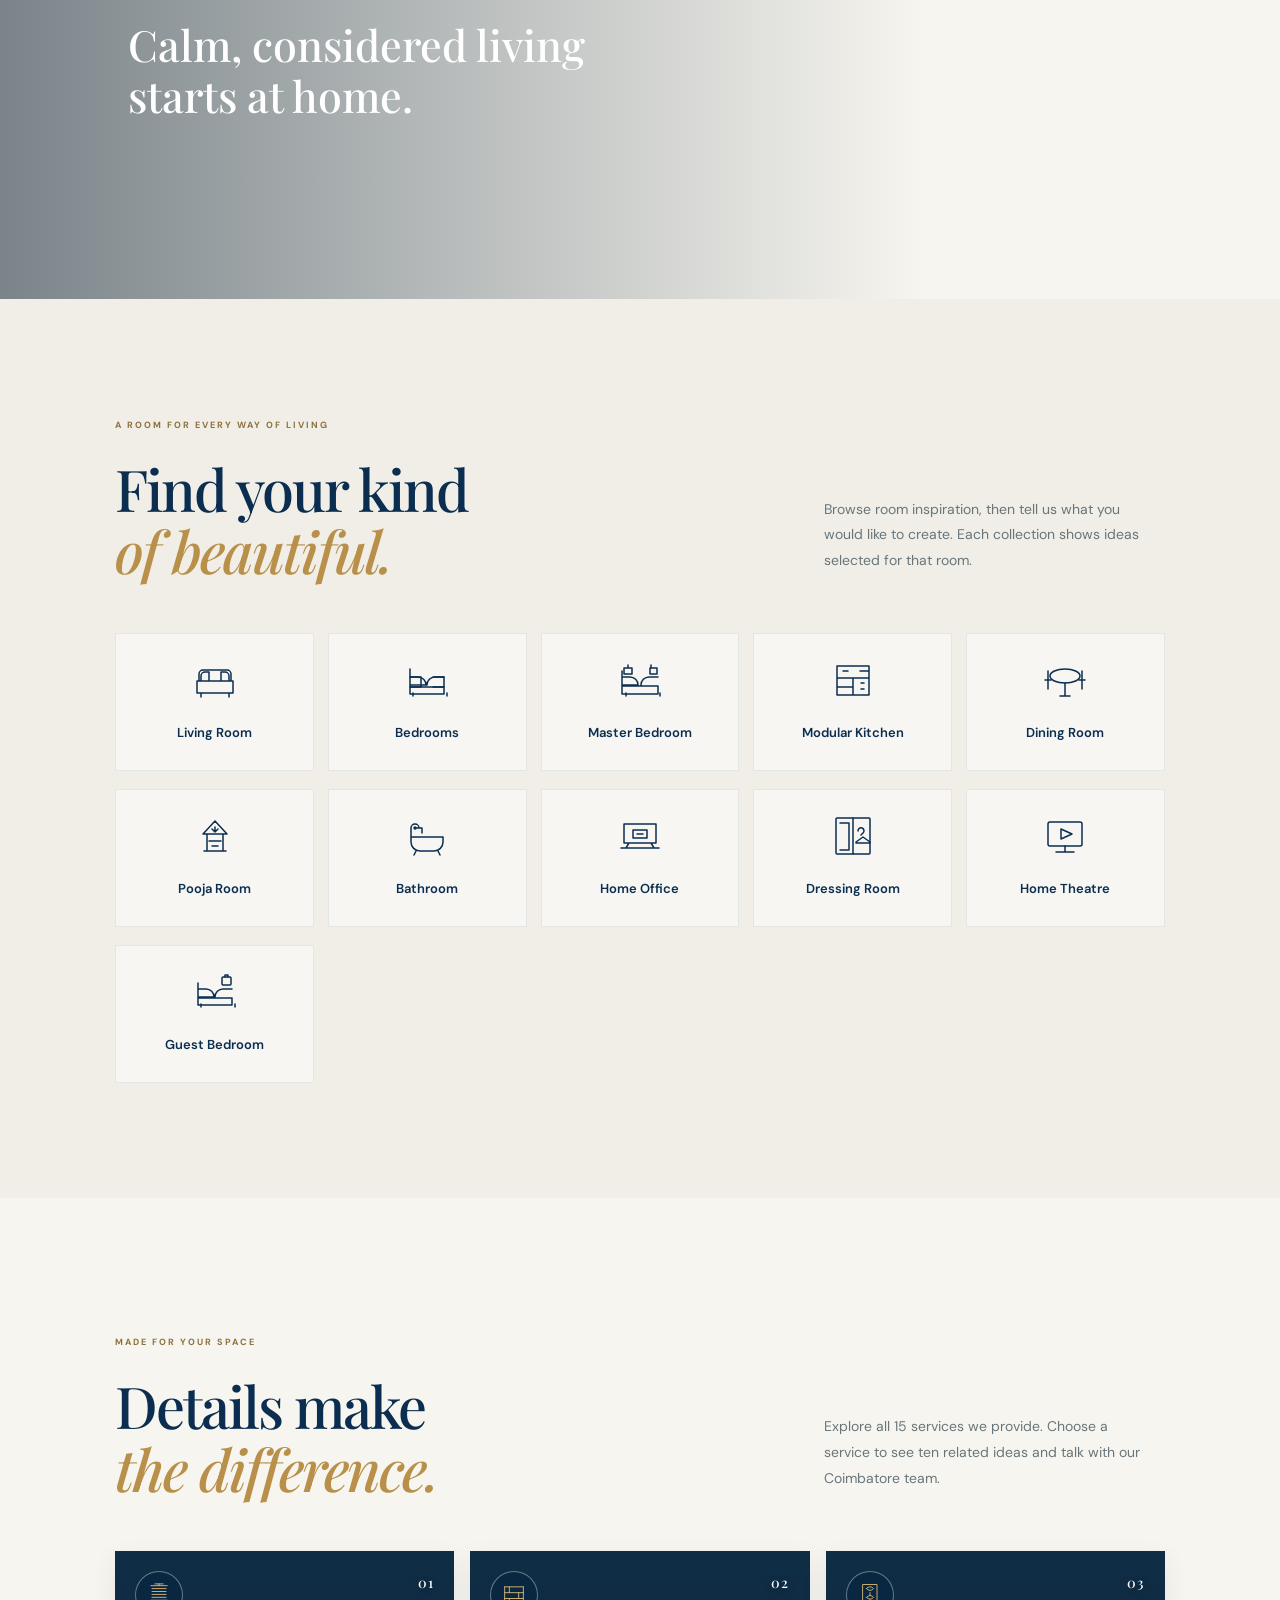
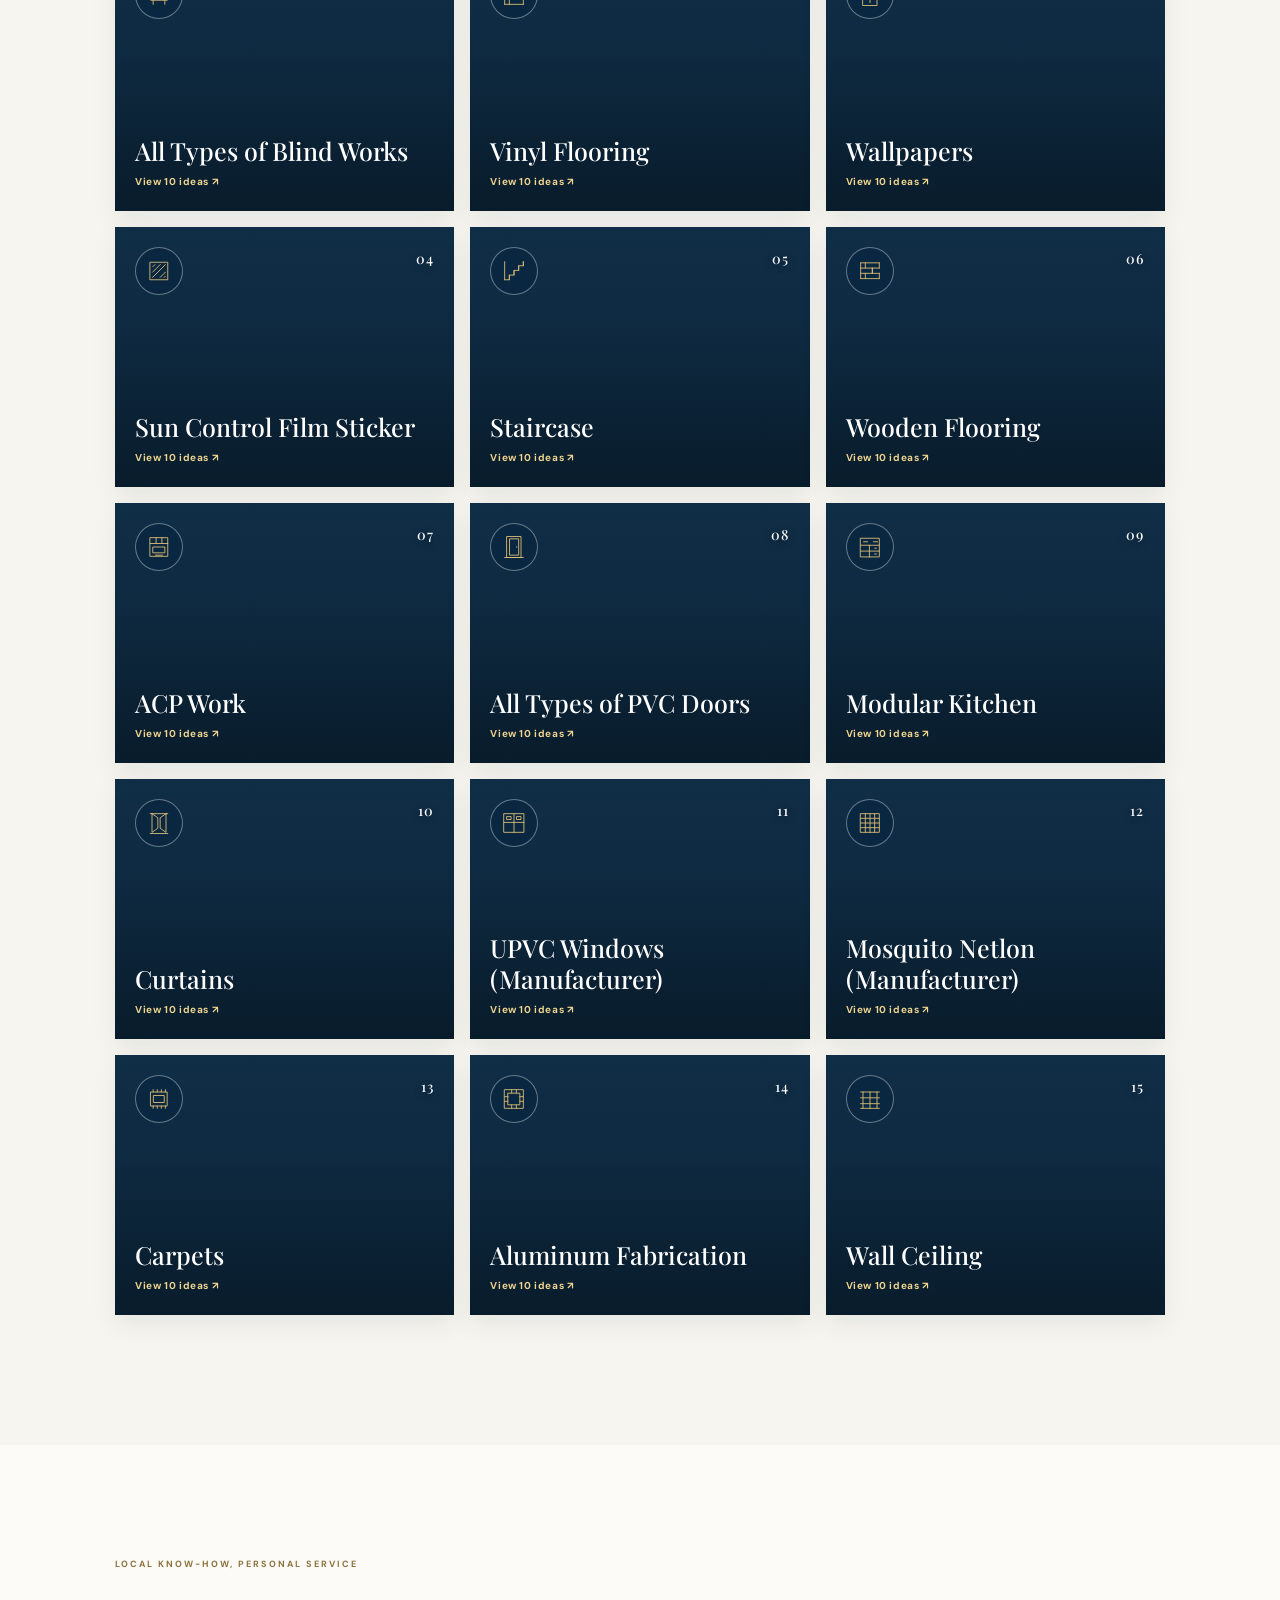
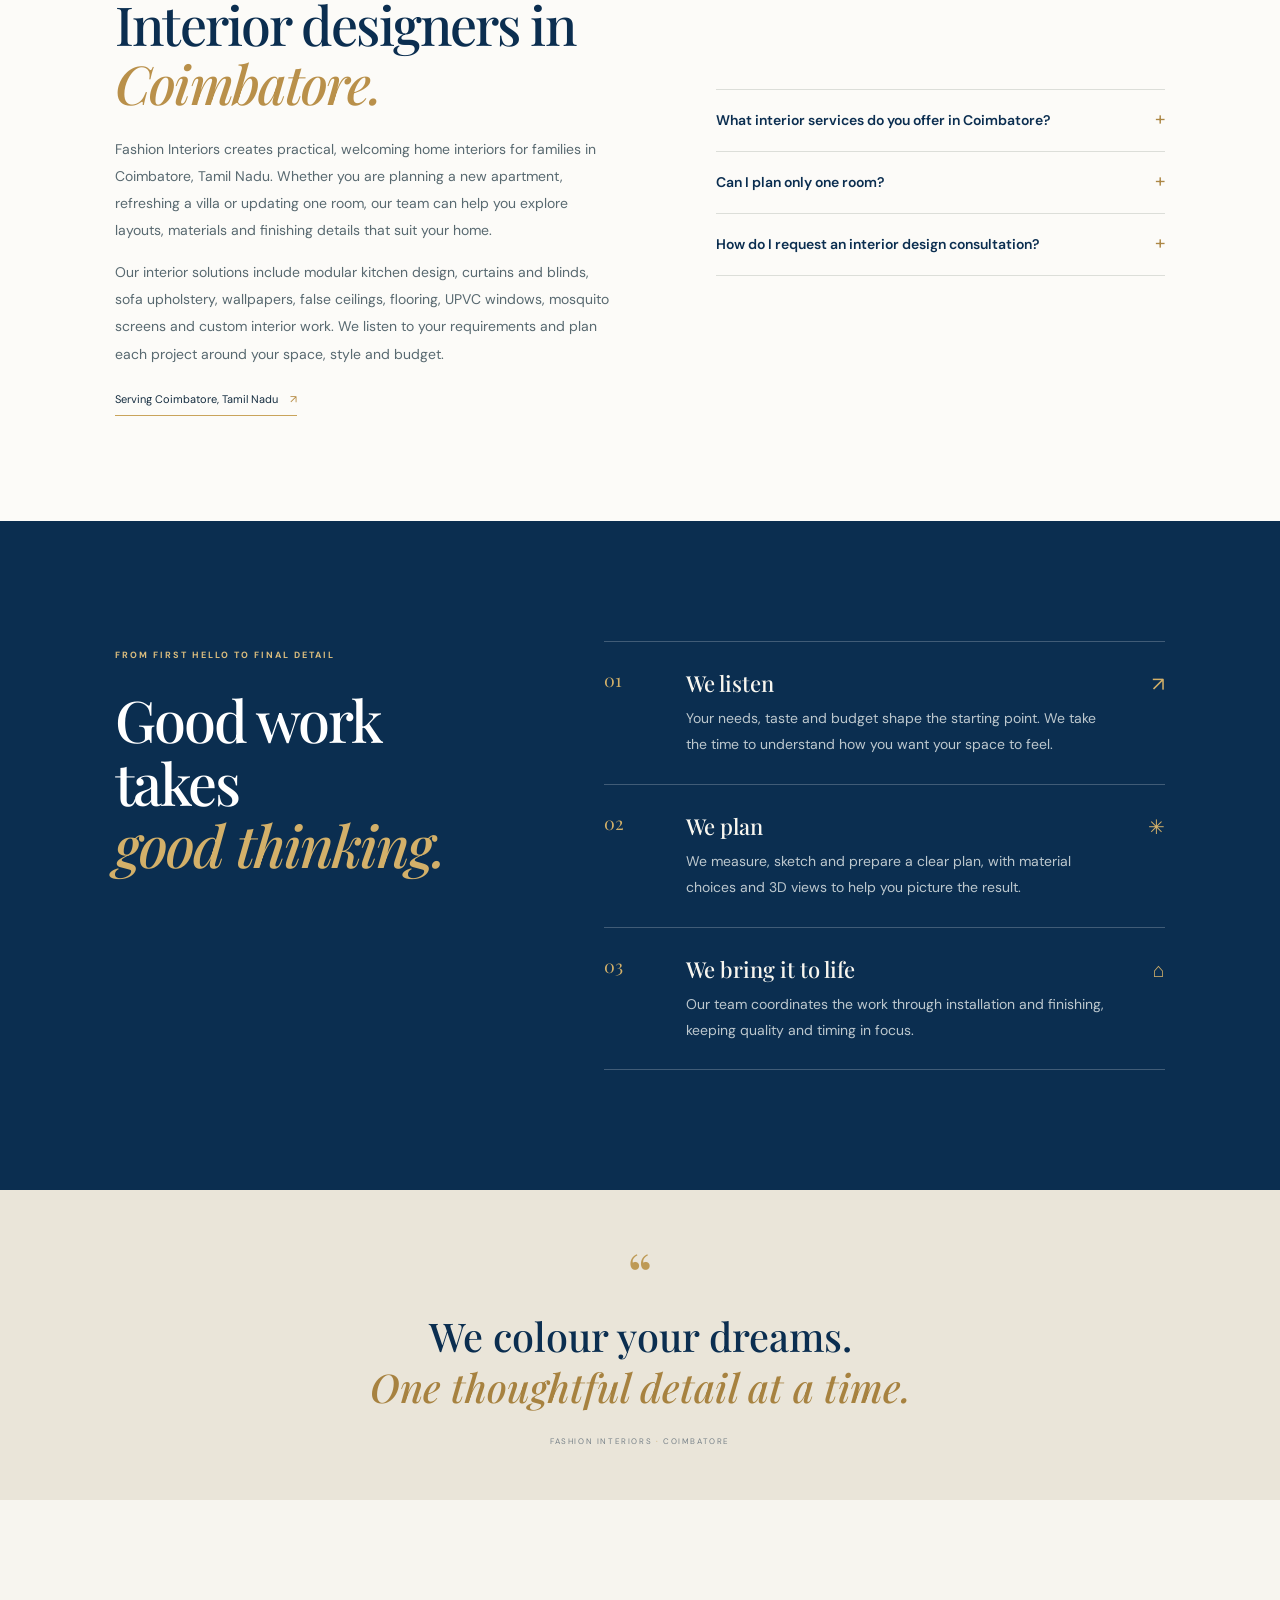
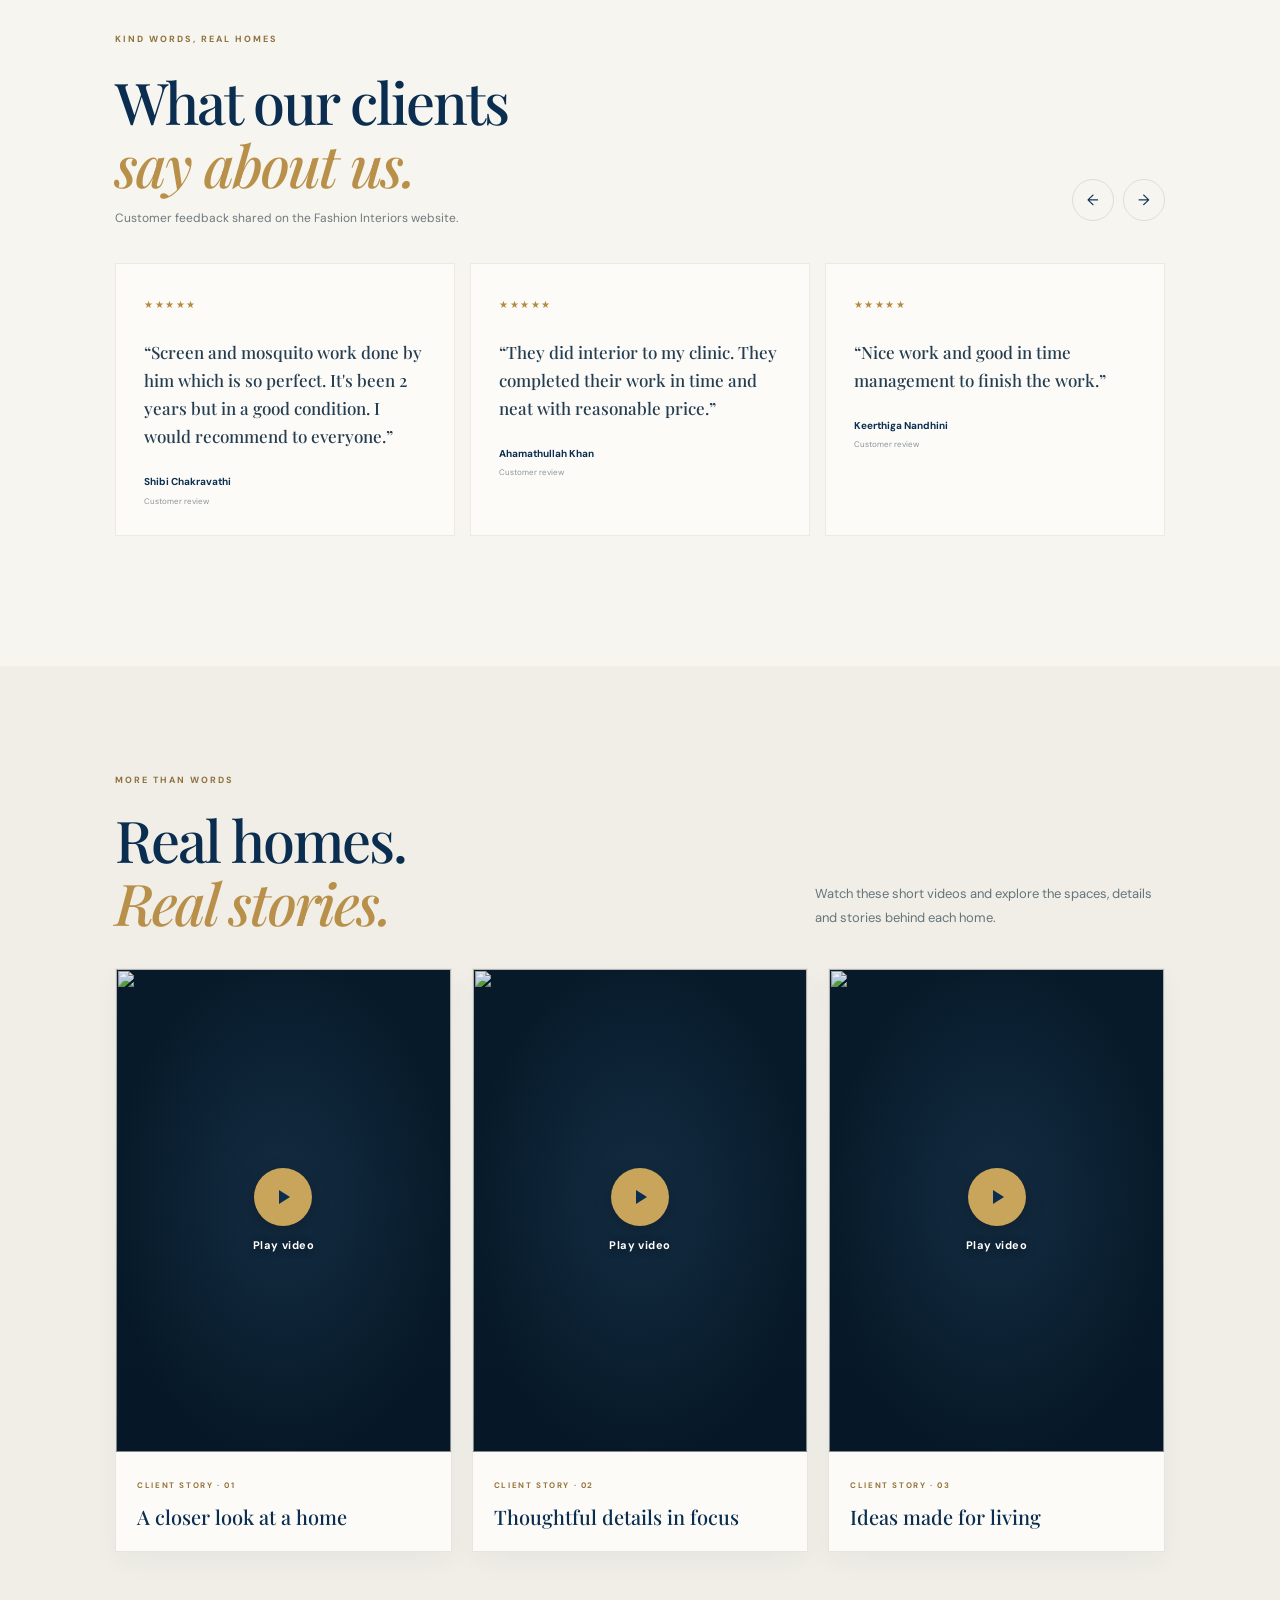
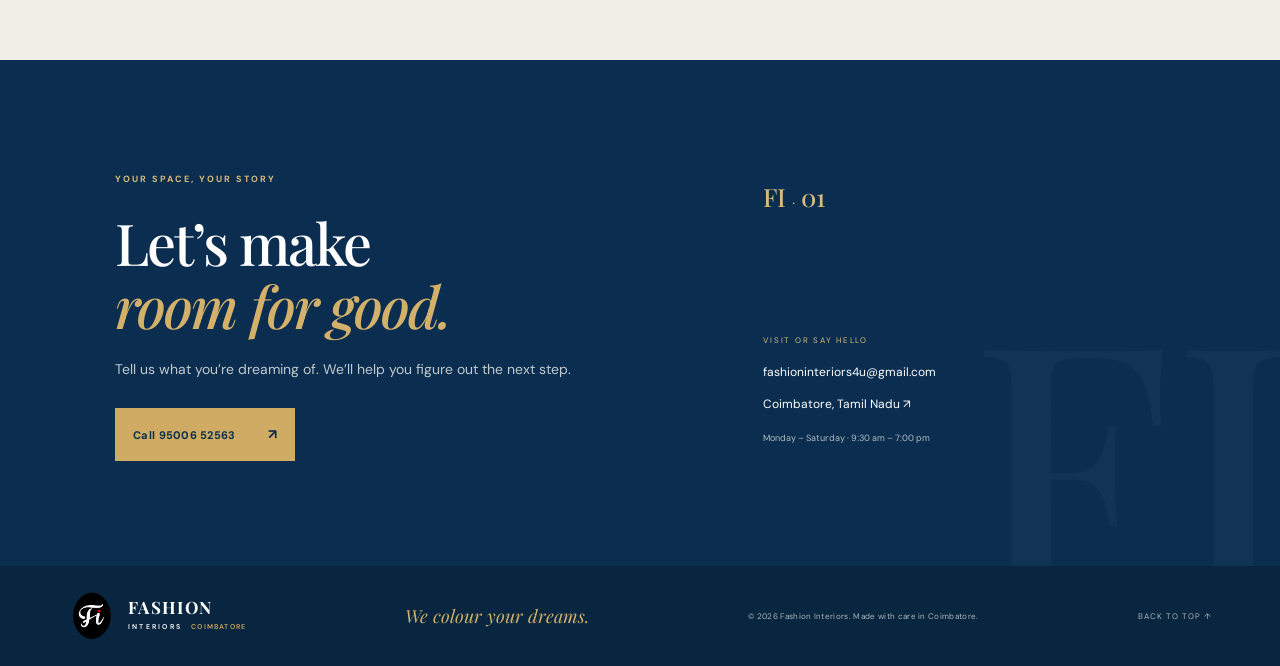
==== commit d8f6cafa: "Add files via upload" ====
--- a/index.html
+++ b/index.html
@@ -3,10 +3,10 @@
 <head>
   <meta charset="utf-8">
   <meta name="viewport" content="width=device-width, initial-scale=1">
-  <meta name="theme-color" content="#f7f5ef">
+  <meta name="theme-color" content="#f7f5ef">
   <meta name="referrer" content="strict-origin-when-cross-origin">
-  <meta name="description" content="Fashion Interiors is a Coimbatore interior design and home interior company offering modular kitchens, curtains, wardrobes, false ceilings, flooring, UPVC windows and complete home interiors.">
-  <meta name="keywords" content="interior designers in Coimbatore, interior design Coimbatore, home interiors Coimbatore, modular kitchen Coimbatore, curtains Coimbatore, false ceiling Coimbatore, wallpaper Coimbatore, UPVC windows Coimbatore, sofa upholstery Coimbatore, Fashion Interiors">
+  <meta name="description" content="Fashion Interiors in Coimbatore provides blinds, vinyl and wooden flooring, wallpapers, sun control film, staircases, ACP work, PVC doors, modular kitchens, curtains, UPVC windows, mosquito netlon, carpets, aluminium fabrication and ceiling work.">
+  <meta name="keywords" content="interior designers in Coimbatore, blinds Coimbatore, vinyl flooring Coimbatore, wooden flooring Coimbatore, wallpaper Coimbatore, sun control film Coimbatore, staircase work Coimbatore, ACP work Coimbatore, PVC doors Coimbatore, modular kitchen Coimbatore, curtains Coimbatore, UPVC windows manufacturer Coimbatore, mosquito netlon manufacturer Coimbatore, carpets Coimbatore, aluminium fabrication Coimbatore, wall ceiling Coimbatore, Fashion Interiors">
   <meta name="geo.region" content="IN-TN"><meta name="geo.placename" content="Coimbatore, Tamil Nadu"><meta name="geo.position" content="11.0168;76.9558">
   <meta property="og:title" content="Fashion Interiors Coimbatore | Thoughtful Home Interiors">
   <meta property="og:description" content="Complete home interior solutions in Coimbatore, from modular kitchens and curtains to flooring and custom finishes.">
@@ -15,11 +15,14 @@
   <link rel="preconnect" href="https://fonts.googleapis.com">
   <link rel="preconnect" href="https://fonts.gstatic.com" crossorigin>
   <link href="https://fonts.googleapis.com/css2?family=DM+Sans:wght@400;500;600;700&family=Playfair+Display:wght@500;600;700&display=swap" rel="stylesheet">
-  <link rel="icon" type="image/png" href="assets/favicon.png">
+  <link rel="icon" type="image/png" href="assets/favicon.png">
   <link rel="stylesheet" href="style.css">
+  <script src="room-data.js" defer></script>
+  <script src="service-data.js" defer></script>
+  <script src="service-images.js" defer></script>
   <script src="script.js" defer></script>
   <script type="application/ld+json">
-  {"@context":"https://schema.org","@type":"HomeAndConstructionBusiness","name":"Fashion Interiors","url":"https://myfashioninteriors.com/","image":"https://images.unsplash.com/photo-1600210492486-724fe5c67fb0?auto=format&fit=crop&w=1200&q=85","telephone":"+91-95006-52563","email":"fashioninteriors4u@gmail.com","description":"Complete home interior solutions in Coimbatore, including modular kitchens, curtains, blinds, flooring, UPVC windows, wallpapers and false ceilings.","address":{"@type":"PostalAddress","addressLocality":"Coimbatore","addressRegion":"Tamil Nadu","addressCountry":"IN"},"areaServed":{"@type":"City","name":"Coimbatore"},"priceRange":"Contact for pricing","sameAs":["https://myfashioninteriors.com/"]}
+  {"@context":"https://schema.org","@type":"HomeAndConstructionBusiness","name":"Fashion Interiors","url":"https://myfashioninteriors.com/","image":"https://images.unsplash.com/photo-1600210492486-724fe5c67fb0?auto=format&fit=crop&w=1200&q=85","telephone":"+91-95006-52563","email":"fashioninteriors4u@gmail.com","description":"Interior services in Coimbatore: blinds, vinyl and wooden flooring, wallpaper, sun control film, staircases, ACP work, PVC doors, modular kitchens, curtains, UPVC windows, mosquito netlon, carpets, aluminium fabrication and ceiling finishes.","address":{"@type":"PostalAddress","addressLocality":"Coimbatore","addressRegion":"Tamil Nadu","addressCountry":"IN"},"areaServed":{"@type":"City","name":"Coimbatore"},"priceRange":"Contact for pricing","sameAs":["https://myfashioninteriors.com/"]}
   </script>
 </head>
 <body>
@@ -51,13 +54,7 @@
 <a class="room-category" href="room.html?room=theatre" aria-label="View Home Theatre designs"><svg viewBox="0 0 48 48" aria-hidden="true"><rect x="7" y="10" width="34" height="24" rx="2"/><path d="m20 17 11 5-11 5zM15 40h18m-9-6v6"/></svg><span>Home Theatre</span></a>
 <a class="room-category" href="room.html?room=guest" aria-label="View Guest Bedroom designs"><svg viewBox="0 0 48 48" aria-hidden="true"><path d="M7 35V15m0 15h34v7H7zm0-9h8a8 8 0 0 1 8 8H7m34-8h-9a8 8 0 0 0-8 8m-14 7v3m34-3v3"/><rect x="31" y="9" width="9" height="8" rx="1"/><path d="M34 9V7h3v2"/></svg><span>Guest Bedroom</span></a>
 </div></section>
-    <section class="services section-pad" id="services"><div class="section-heading reveal"><div><span class="eyebrow">MADE FOR YOUR SPACE</span><h2>Details make<br><em>the difference.</em></h2></div><p>One trusted team for every layer of your interior. Explore the finishing touches and functional upgrades we bring to life.</p></div><div class="service-grid">
-      <article class="service-card service-large reveal"><img src="https://images.unsplash.com/photo-1600607687920-4e2a09cf159d?auto=format&fit=crop&w=1100&q=85" alt="Elegant living room with layered curtains"><div class="service-overlay"><span>01 / SOFT FINISHES</span><h3>Curtains & blinds</h3><p>Light, texture and privacy, beautifully balanced.</p></div><a href="tel:+919500652563" class="service-arrow" aria-label="Enquire about curtains and blinds">↗</a></article>
-      <article class="service-card reveal"><img src="https://images.unsplash.com/photo-1600607687644-c7171b42498f?auto=format&fit=crop&w=950&q=85" alt="Contemporary kitchen with warm wood cabinetry"><div class="service-overlay"><span>02 / MADE TO FIT</span><h3>Modular kitchens</h3><p>Smart storage, effortless everyday living.</p></div><a href="tel:+919500652563" class="service-arrow" aria-label="Enquire about modular kitchens">↗</a></article>
-      <article class="service-card reveal"><img src="https://images.unsplash.com/photo-1616486338812-3dadae4b4ace?auto=format&fit=crop&w=950&q=85" alt="Comfortable modern sofa in a serene living room"><div class="service-overlay"><span>03 / COMFORT FIRST</span><h3>Sofa upholstery</h3><p>A fresh expression for the heart of your home.</p></div><a href="tel:+919500652563" class="service-arrow" aria-label="Enquire about sofa upholstery">↗</a></article>
-      <article class="service-card reveal"><img src="https://images.unsplash.com/photo-1600566753086-00f18fb6b3ea?auto=format&fit=crop&w=950&q=85" alt="Bright modern home interior with large windows"><div class="service-overlay"><span>04 / A BETTER OUTLOOK</span><h3>Windows & sun control</h3><p>UPVC, mosquito screens and films for easy days.</p></div><a href="tel:+919500652563" class="service-arrow" aria-label="Enquire about windows and sun control">↗</a></article>
-      <article class="service-card service-wide reveal"><img src="https://images.unsplash.com/photo-1600607687939-ce8a6c25118c?auto=format&fit=crop&w=1200&q=85" alt="Refined wood flooring in a warm modern interior"><div class="service-overlay"><span>05 / FROM THE GROUND UP</span><h3>Flooring & finishes</h3><p>Wood, vinyl, carpets and walls that bring a room together.</p></div><a href="tel:+919500652563" class="service-arrow" aria-label="Enquire about flooring and finishes">↗</a></article>
-    </div><div class="service-foot"><span>ALSO AVAILABLE</span><p>False ceilings · Wallpapers · Staircases · Partitions · Aluminium fabrication · PVC doors · TV units</p><a class="text-link" href="tel:+919500652563">Ask about a service <span>↗</span></a></div></section>
+    <section class="services section-pad" id="services"><div class="section-heading reveal"><div><span class="eyebrow">MADE FOR YOUR SPACE</span><h2>Details make<br><em>the difference.</em></h2></div><p>Explore all 15 services we provide. Choose a service to see ten related ideas and talk with our Coimbatore team.</p></div><div class="service-catalog" id="service-catalog" aria-label="Browse our interior services"></div></section>
     <section class="local-seo section-pad" aria-labelledby="local-heading"><div class="local-copy reveal"><span class="eyebrow">LOCAL KNOW-HOW, PERSONAL SERVICE</span><h2 id="local-heading">Interior designers in <em>Coimbatore.</em></h2><p>Fashion Interiors creates practical, welcoming home interiors for families in Coimbatore, Tamil Nadu. Whether you are planning a new apartment, refreshing a villa or updating one room, our team can help you explore layouts, materials and finishing details that suit your home.</p><p>Our interior solutions include modular kitchen design, curtains and blinds, sofa upholstery, wallpapers, false ceilings, flooring, UPVC windows, mosquito screens and custom interior work. We listen to your requirements and plan each project around your space, style and budget.</p><a class="text-link" href="https://maps.google.com/?q=Coimbatore" target="_blank" rel="noreferrer">Serving Coimbatore, Tamil Nadu <span>↗</span></a></div><div class="local-faq reveal"><details><summary>What interior services do you offer in Coimbatore?</summary><p>We help with modular kitchens, curtains, blinds, sofa upholstery, wallpapers, false ceilings, flooring, UPVC windows, mosquito screens and other interior finishing work.</p></details><details><summary>Can I plan only one room?</summary><p>Yes. You can discuss a single-room update or a complete home interior project with our team.</p></details><details><summary>How do I request an interior design consultation?</summary><p>Call us at +91 95006 52563 or send a WhatsApp message. Share your room type, location and what you would like to change so we can get started.</p></details></div></section>
     <section class="process section-pad" id="process"><div class="process-top reveal"><span class="eyebrow">FROM FIRST HELLO TO FINAL DETAIL</span><h2>Good work takes<br><em>good thinking.</em></h2></div><div class="steps"><article class="step reveal"><span class="step-no">01</span><div><h3>We listen</h3><p>Your needs, taste and budget shape the starting point. We take the time to understand how you want your space to feel.</p></div><span class="step-symbol">↗</span></article><article class="step reveal"><span class="step-no">02</span><div><h3>We plan</h3><p>We measure, sketch and prepare a clear plan, with material choices and 3D views to help you picture the result.</p></div><span class="step-symbol">✳</span></article><article class="step reveal"><span class="step-no">03</span><div><h3>We bring it to life</h3><p>Our team coordinates the work through installation and finishing, keeping quality and timing in focus.</p></div><span class="step-symbol">⌂</span></article></div></section>
     <section class="quote-band"><span class="quote-mark">“</span><blockquote>We colour your dreams.<br><em>One thoughtful detail at a time.</em></blockquote><span class="quote-sign">FASHION INTERIORS <i>·</i> COIMBATORE</span></section>
@@ -80,6 +77,6 @@
     </div></section>    <section class="contact section-pad"><div class="contact-left reveal"><span class="eyebrow">YOUR SPACE, YOUR STORY</span><h2>Let’s make<br><em>room for good.</em></h2><p>Tell us what you’re dreaming of. We’ll help you figure out the next step.</p><a class="button button-gold" href="tel:+919500652563">Call 95006 52563 <span>↗</span></a></div><div class="contact-right reveal"><span class="contact-number">FI<span>·</span>01</span><div class="contact-detail"><span>VISIT OR SAY HELLO</span><a href="mailto:fashioninteriors4u@gmail.com">fashioninteriors4u@gmail.com</a><a href="https://maps.google.com/?q=Coimbatore" target="_blank" rel="noreferrer">Coimbatore, Tamil Nadu ↗</a><small>Monday – Saturday · 9:30 am – 7:00 pm</small></div></div></section>
   </main>
   <footer class="footer"><a class="brand brand-footer" href="#top"><img class="brand-logo" src="assets/fashion-interiors-logo.png" alt="Fashion Interiors logo"><span class="brand-copy"><strong>FASHION</strong><small>INTERIORS <em>COIMBATORE</em></small></span></a><span class="footer-tagline">We colour your dreams.</span><span class="footer-copy">© <span id="year"></span> Fashion Interiors. Made with care in Coimbatore.</span><a class="back-top" href="#top">BACK TO TOP ↑</a></footer>
-  <div class="floating-actions" aria-label="Contact Fashion Interiors"><a class="floating-whatsapp" href="https://wa.me/919500652563?text=Hi%20Fashion%20Interiors%2C%20I%20am%20interested%20in%20interior%20design%20for%20my%20home.%20I%20would%20like%20to%20discuss%20my%20requirements%20and%20book%20a%20consultation.%20Please%20let%20me%20know%20the%20next%20steps.%20Thank%20you%21" target="_blank" rel="noopener noreferrer" aria-label="Chat with Fashion Interiors on WhatsApp"><svg viewBox="0 0 448 512" aria-hidden="true"><path d="M380.9 97.1C339 55.1 283.2 32 223.9 32c-122.4 0-222 99.6-222 222 0 39.1 10.2 77.3 29.6 111L0 480l117.7-30.9c32.4 17.7 68.9 27 106.1 27h.1c122.3 0 224.1-99.6 224.1-222 0-59.3-25.2-115-67.1-157zm-157 341.6c-33.2 0-65.7-8.9-94-25.7l-6.7-4-69.8 18.3L72 359.2l-4.4-7c-18.5-29.4-28.2-63.3-28.2-98.2 0-101.7 82.8-184.5 184.6-184.5 49.3 0 95.6 19.2 130.4 54.1 34.8 34.9 56.2 81.2 56.1 130.5 0 101.8-84.9 184.6-186.6 184.6zm101.2-138.2c-5.5-2.8-32.8-16.2-37.9-18-5.1-1.9-8.8-2.8-12.5 2.8-3.7 5.6-14.3 18-17.6 21.8-3.2 3.7-6.5 4.2-12 1.4-32.6-16.3-54-29.1-75.5-66-5.7-9.8 5.7-9.1 16.3-30.3 1.8-3.7.9-6.9-.5-9.7-1.4-2.8-12.5-30.1-17.1-41.2-4.5-10.8-9.1-9.3-12.5-9.5-3.2-.2-6.9-.2-10.6-.2-3.7 0-9.7 1.4-14.8 6.9-5.1 5.6-19.4 19-19.4 46.3 0 27.3 19.9 53.7 22.6 57.4 2.8 3.7 39.1 59.7 94.8 83.8 35.2 15.2 49 16.5 66.6 13.9 10.7-1.6 32.8-13.4 37.4-26.4 4.6-13 4.6-24.1 3.2-26.4-1.3-2.5-5-3.9-10.5-6.6z"/></svg></a><a class="floating-call" href="tel:+919500652563" aria-label="Call Fashion Interiors"><svg viewBox="0 0 24 24" aria-hidden="true"><path d="M22 16.92v3a2 2 0 0 1-2.18 2 19.79 19.79 0 0 1-8.63-3.07 19.5 19.5 0 0 1-6-6A19.79 19.79 0 0 1 2.12 4.2 2 2 0 0 1 4.11 2h3a2 2 0 0 1 2 1.72c.12.96.35 1.9.7 2.8a2 2 0 0 1-.45 2.11L8.09 9.91a16 16 0 0 0 6 6l1.27-1.27a2 2 0 0 1 2.11-.45c.9.35 1.84.58 2.8.7A2 2 0 0 1 22 16.92Z"/></svg></a></div>
+  <div class="floating-actions" aria-label="Contact Fashion Interiors"><a class="floating-whatsapp" href="https://wa.me/919500652563?text=Hi%20Fashion%20Interiors%2C%20I%20am%20interested%20in%20interior%20design%20for%20my%20home%20in%20Coimbatore.%20I%20would%20like%20to%20discuss%20my%20requirements%20and%20book%20a%20consultation.%20Please%20let%20me%20know%20the%20next%20steps.%20Thank%20you%21" target="_blank" rel="noopener noreferrer" aria-label="Chat with Fashion Interiors on WhatsApp"><svg viewBox="0 0 448 512" aria-hidden="true"><path d="M380.9 97.1C339 55.1 283.2 32 223.9 32c-122.4 0-222 99.6-222 222 0 39.1 10.2 77.3 29.6 111L0 480l117.7-30.9c32.4 17.7 68.9 27 106.1 27h.1c122.3 0 224.1-99.6 224.1-222 0-59.3-25.2-115-67.1-157zm-157 341.6c-33.2 0-65.7-8.9-94-25.7l-6.7-4-69.8 18.3L72 359.2l-4.4-7c-18.5-29.4-28.2-63.3-28.2-98.2 0-101.7 82.8-184.5 184.6-184.5 49.3 0 95.6 19.2 130.4 54.1 34.8 34.9 56.2 81.2 56.1 130.5 0 101.8-84.9 184.6-186.6 184.6zm101.2-138.2c-5.5-2.8-32.8-16.2-37.9-18-5.1-1.9-8.8-2.8-12.5 2.8-3.7 5.6-14.3 18-17.6 21.8-3.2 3.7-6.5 4.2-12 1.4-32.6-16.3-54-29.1-75.5-66-5.7-9.8 5.7-9.1 16.3-30.3 1.8-3.7.9-6.9-.5-9.7-1.4-2.8-12.5-30.1-17.1-41.2-4.5-10.8-9.1-9.3-12.5-9.5-3.2-.2-6.9-.2-10.6-.2-3.7 0-9.7 1.4-14.8 6.9-5.1 5.6-19.4 19-19.4 46.3 0 27.3 19.9 53.7 22.6 57.4 2.8 3.7 39.1 59.7 94.8 83.8 35.2 15.2 49 16.5 66.6 13.9 10.7-1.6 32.8-13.4 37.4-26.4 4.6-13 4.6-24.1 3.2-26.4-1.3-2.5-5-3.9-10.5-6.6z"/></svg></a><a class="floating-call" href="tel:+919500652563" aria-label="Call Fashion Interiors"><svg viewBox="0 0 24 24" aria-hidden="true"><path d="M22 16.92v3a2 2 0 0 1-2.18 2 19.79 19.79 0 0 1-8.63-3.07 19.5 19.5 0 0 1-6-6A19.79 19.79 0 0 1 2.12 4.2 2 2 0 0 1 4.11 2h3a2 2 0 0 1 2 1.72c.12.96.35 1.9.7 2.8a2 2 0 0 1-.45 2.11L8.09 9.91a16 16 0 0 0 6 6l1.27-1.27a2 2 0 0 1 2.11-.45c.9.35 1.84.58 2.8.7A2 2 0 0 1 22 16.92Z"/></svg></a></div>
 </body>
-</html>
+</html>
--- a/style.css
+++ b/style.css
@@ -147,3 +147,53 @@
 .video-play:focus-visible{outline:3px solid #fff;outline-offset:-6px}
 @keyframes videoFadeIn{from{opacity:0}to{opacity:1}}
 @media(max-width:540px){.video-modal{padding:18px}.video-modal-dialog{width:min(390px,calc(100vw - 36px));height:calc(100svh - 76px);max-height:700px}.video-modal-close{top:-46px}}
+
+/* Fifteen dedicated service collections */
+.service-catalog{display:grid;grid-template-columns:repeat(3,minmax(0,1fr));gap:16px}
+.service-tile{position:relative;isolation:isolate;display:block;min-height:260px;overflow:hidden;background:#102e47;color:#fff;box-shadow:0 9px 24px rgba(11,46,80,.08);transition:transform .28s ease,box-shadow .28s ease}
+.service-tile:after{content:'';position:absolute;inset:0;z-index:-1;background:linear-gradient(180deg,rgba(7,25,39,.04) 5%,rgba(7,25,39,.16) 35%,rgba(7,25,39,.88) 100%)}
+.service-tile img{position:absolute;inset:0;z-index:-2;width:100%;height:100%;object-fit:cover;transition:transform .65s cubic-bezier(.2,.7,.2,1)}
+.service-tile:hover,.service-tile:focus-visible{transform:translateY(-5px);box-shadow:0 18px 34px rgba(11,46,80,.18);outline:2px solid var(--gold);outline-offset:2px}
+.service-tile:hover img{transform:scale(1.055)}
+.service-tile-icon{position:absolute;top:20px;left:20px;width:48px;height:48px;display:grid;place-items:center;background:rgba(9,39,64,.86);color:#e0bf75;border:1px solid rgba(255,255,255,.38);border-radius:50%;backdrop-filter:blur(7px)}
+.service-tile-icon svg{width:28px;height:28px}
+.service-tile-number{position:absolute;top:22px;right:20px;color:#fff;font:500 14px var(--serif);letter-spacing:.1em;text-shadow:0 2px 8px rgba(0,0,0,.35)}
+.service-tile-copy{position:absolute;left:20px;right:16px;bottom:20px;display:flex;flex-direction:column;gap:8px}
+.service-tile-copy strong{font:500 clamp(19px,2vw,25px)/1.22 var(--serif);max-width:330px;text-wrap:balance}
+.service-tile-copy>span{font-size:10px;font-weight:700;letter-spacing:.06em;color:#efd58f}
+.service-tile.reveal{transition:opacity .75s ease,transform .75s cubic-bezier(.2,.65,.25,1),box-shadow .28s ease}
+.service-detail-hero{min-height:430px;padding:46px 9% 62px;position:relative;overflow:hidden;display:flex;flex-direction:column;align-items:flex-start;justify-content:center;color:white;background-color:var(--navy);background-image:linear-gradient(90deg,rgba(6,31,52,.95) 0%,rgba(6,31,52,.82) 47%,rgba(6,31,52,.3) 100%),var(--service-hero-image);background-size:cover;background-position:center 54%}
+.service-detail-hero:after{content:'';position:absolute;width:410px;height:410px;border:1px solid rgba(211,177,106,.28);border-radius:50%;right:7%;top:50%;transform:translateY(-50%);pointer-events:none}
+.service-detail-hero .room-back,.service-detail-hero .eyebrow,.service-detail-hero h1,.service-detail-hero>p{position:relative;z-index:1}
+.service-detail-hero .room-back{margin-bottom:28px}
+.service-detail-hero .eyebrow{color:#e1c47e}
+.service-detail-hero h1{font:500 clamp(46px,6.3vw,78px)/1.03 var(--serif);letter-spacing:-.04em;max-width:800px;margin:17px 0 14px}
+.service-detail-hero h1 em{color:#dfbd70;font-weight:500}
+.service-detail-hero>p{font-size:14px;line-height:1.8;color:#e0e5e5;max-width:580px;margin:0}
+.service-hero-mark{position:absolute;right:5%;bottom:24px;z-index:1;writing-mode:vertical-rl;font-size:8px;letter-spacing:.2em;color:#f0d68d}
+.service-detail-gallery{padding-top:82px;padding-bottom:102px}
+.service-gallery-heading{display:flex;align-items:flex-end;justify-content:space-between;gap:24px;margin-bottom:28px}
+.service-gallery-heading h2{font:500 clamp(31px,3.5vw,47px)/1.15 var(--serif);letter-spacing:-.03em;color:var(--navy);margin:14px 0 0}
+.service-gallery-heading>p{margin:0 0 7px;color:#707c81;font-size:11px;white-space:nowrap}
+.service-detail-grid{display:grid;grid-template-columns:repeat(3,minmax(0,1fr));gap:18px}
+.service-detail-card{position:relative;isolation:isolate;min-width:0;height:310px;overflow:hidden;background:linear-gradient(140deg,#cfc8bb,#86939a);box-shadow:0 8px 22px rgba(11,46,80,.08)}
+.service-detail-card:after{content:'';position:absolute;inset:44% 0 0;z-index:0;background:linear-gradient(transparent,rgba(5,22,37,.9));pointer-events:none}
+.service-detail-card img{position:absolute;inset:0;z-index:-1;width:100%;height:100%;object-fit:cover;transition:transform .6s ease}
+.service-detail-card:hover img{transform:scale(1.04)}
+.service-detail-card-copy{position:absolute;z-index:1;left:20px;right:16px;bottom:19px;color:#fff}
+.service-detail-card-copy>span{font-size:8px;letter-spacing:.17em;color:#f0d58e;font-weight:700}
+.service-detail-card-copy h2{font:500 21px/1.25 var(--serif);margin:8px 0 0;text-shadow:0 2px 8px rgba(0,0,0,.26)}
+.service-detail-card.image-unavailable img{display:none}
+.service-contact{display:grid;grid-template-columns:1fr .9fr;align-items:center;gap:10%;background:var(--navy);color:white;padding-top:84px;padding-bottom:84px}
+.service-contact .eyebrow{color:#dfc17b}
+.service-contact h2{font:500 clamp(38px,4.8vw,59px)/1.08 var(--serif);letter-spacing:-.035em;margin:18px 0;color:white}
+.service-contact h2 em{color:#d6b36c}
+.service-contact>div:first-child>p{font-size:13px;line-height:1.8;color:#c8d0d3;max-width:430px;margin:0}
+.service-contact-actions{display:flex;flex-direction:column;align-items:flex-start;gap:14px}
+.service-contact-actions>span{font-size:8px;letter-spacing:.18em;color:#dfc17b}
+.service-contact-actions>strong{font:500 28px var(--serif);color:#fff}
+.service-contact-actions>div{display:flex;flex-wrap:wrap;gap:12px;margin-top:8px}
+.service-whatsapp{border:1px solid rgba(255,255,255,.5);color:#fff}
+.service-whatsapp span{color:#dfc17b}
+@media(max-width:900px){.service-catalog,.service-detail-grid{grid-template-columns:repeat(2,minmax(0,1fr))}.service-tile{min-height:245px}.service-detail-card{height:290px}}
+@media(max-width:680px){.service-catalog{grid-template-columns:repeat(2,minmax(0,1fr));gap:10px}.service-tile{min-height:215px}.service-tile-icon{top:13px;left:13px;width:42px;height:42px}.service-tile-icon svg{width:24px;height:24px}.service-tile-number{top:17px;right:13px;font-size:12px}.service-tile-copy{left:13px;right:11px;bottom:14px;gap:6px}.service-tile-copy strong{font-size:18px}.service-tile-copy>span{font-size:9px}.service-detail-hero{min-height:385px;padding:38px 6% 62px;background-position:center}.service-detail-hero h1{font-size:clamp(42px,11vw,58px)}.service-detail-hero>p{font-size:12px;max-width:90%}.service-detail-hero:after{width:280px;height:280px;right:-90px}.service-detail-gallery{padding:62px 6% 78px}.service-gallery-heading{align-items:flex-end;gap:10px}.service-gallery-heading h2{font-size:31px}.service-gallery-heading>p{font-size:9px}.service-detail-grid{grid-template-columns:1fr;gap:14px}.service-detail-card{height:340px}.service-contact{grid-template-columns:1fr;gap:30px;padding-top:67px;padding-bottom:70px}.service-contact h2{font-size:44px}.service-contact-actions>strong{font-size:25px}}
